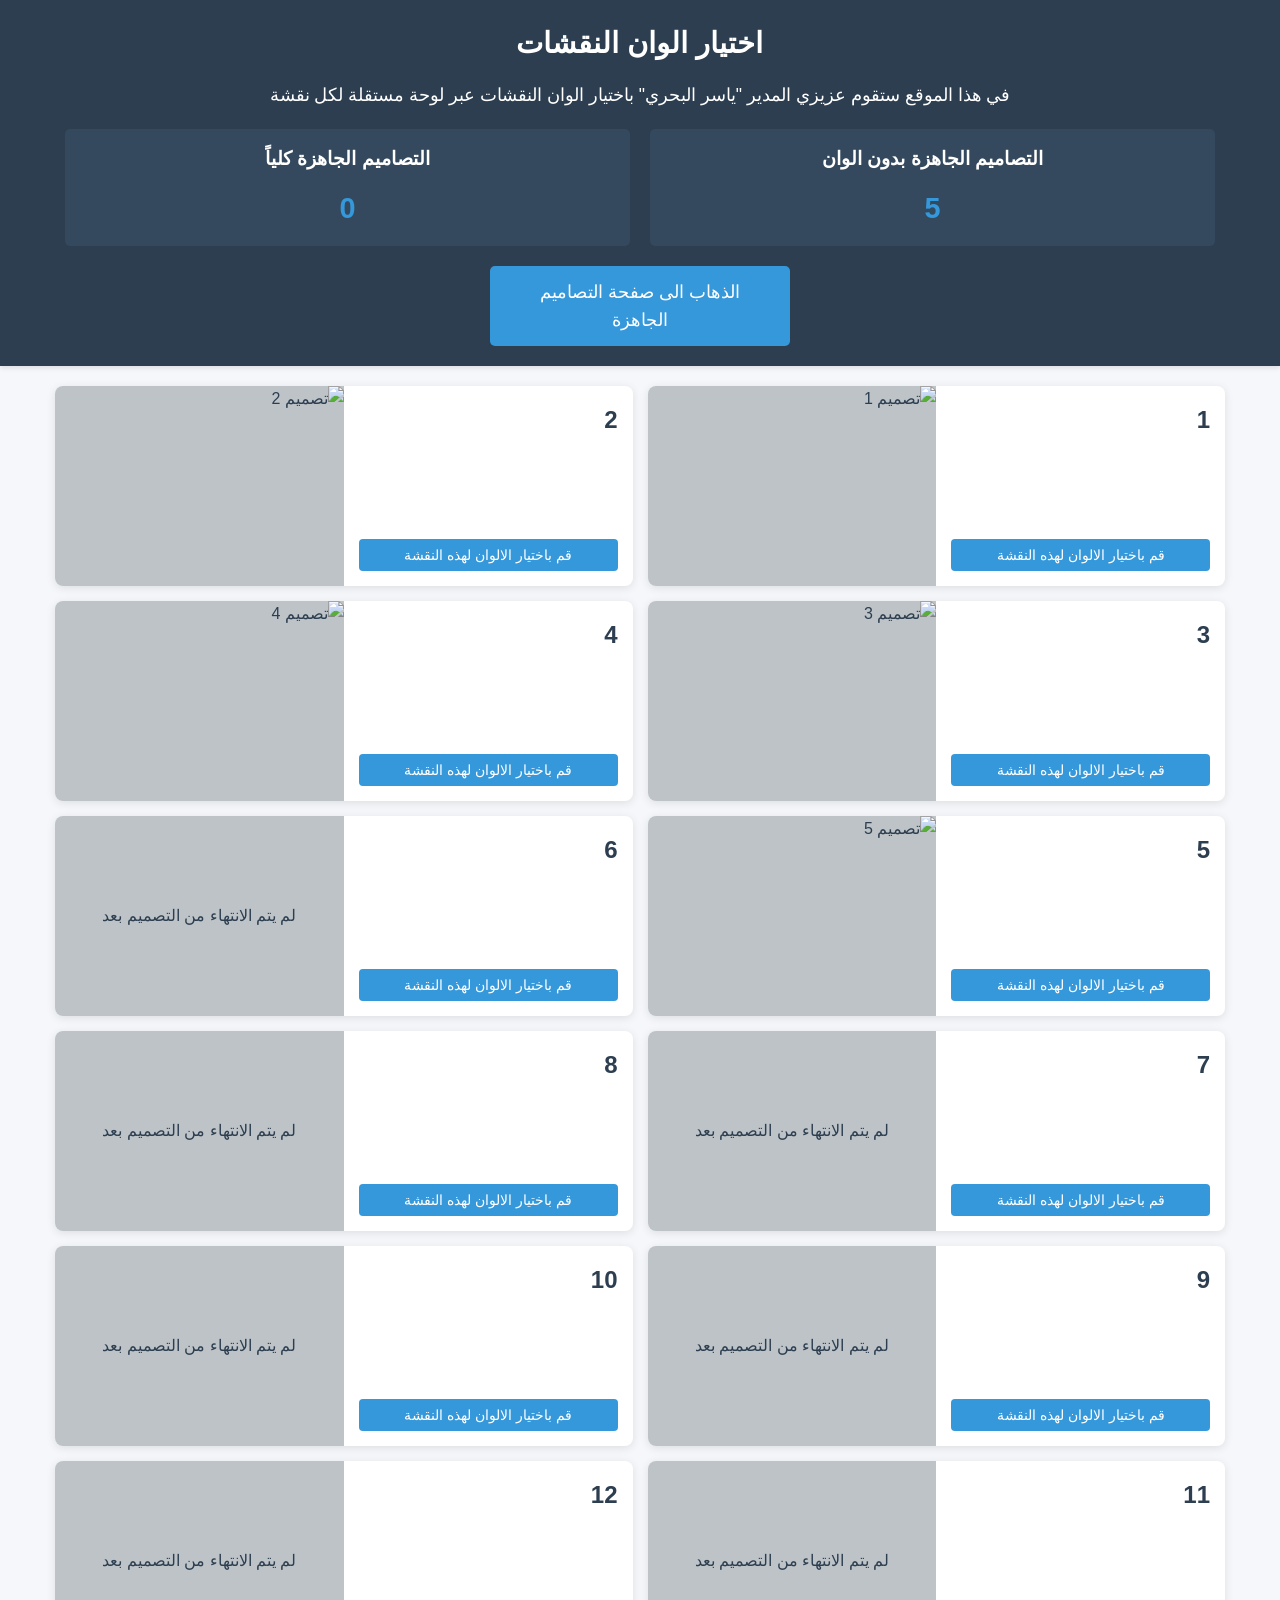
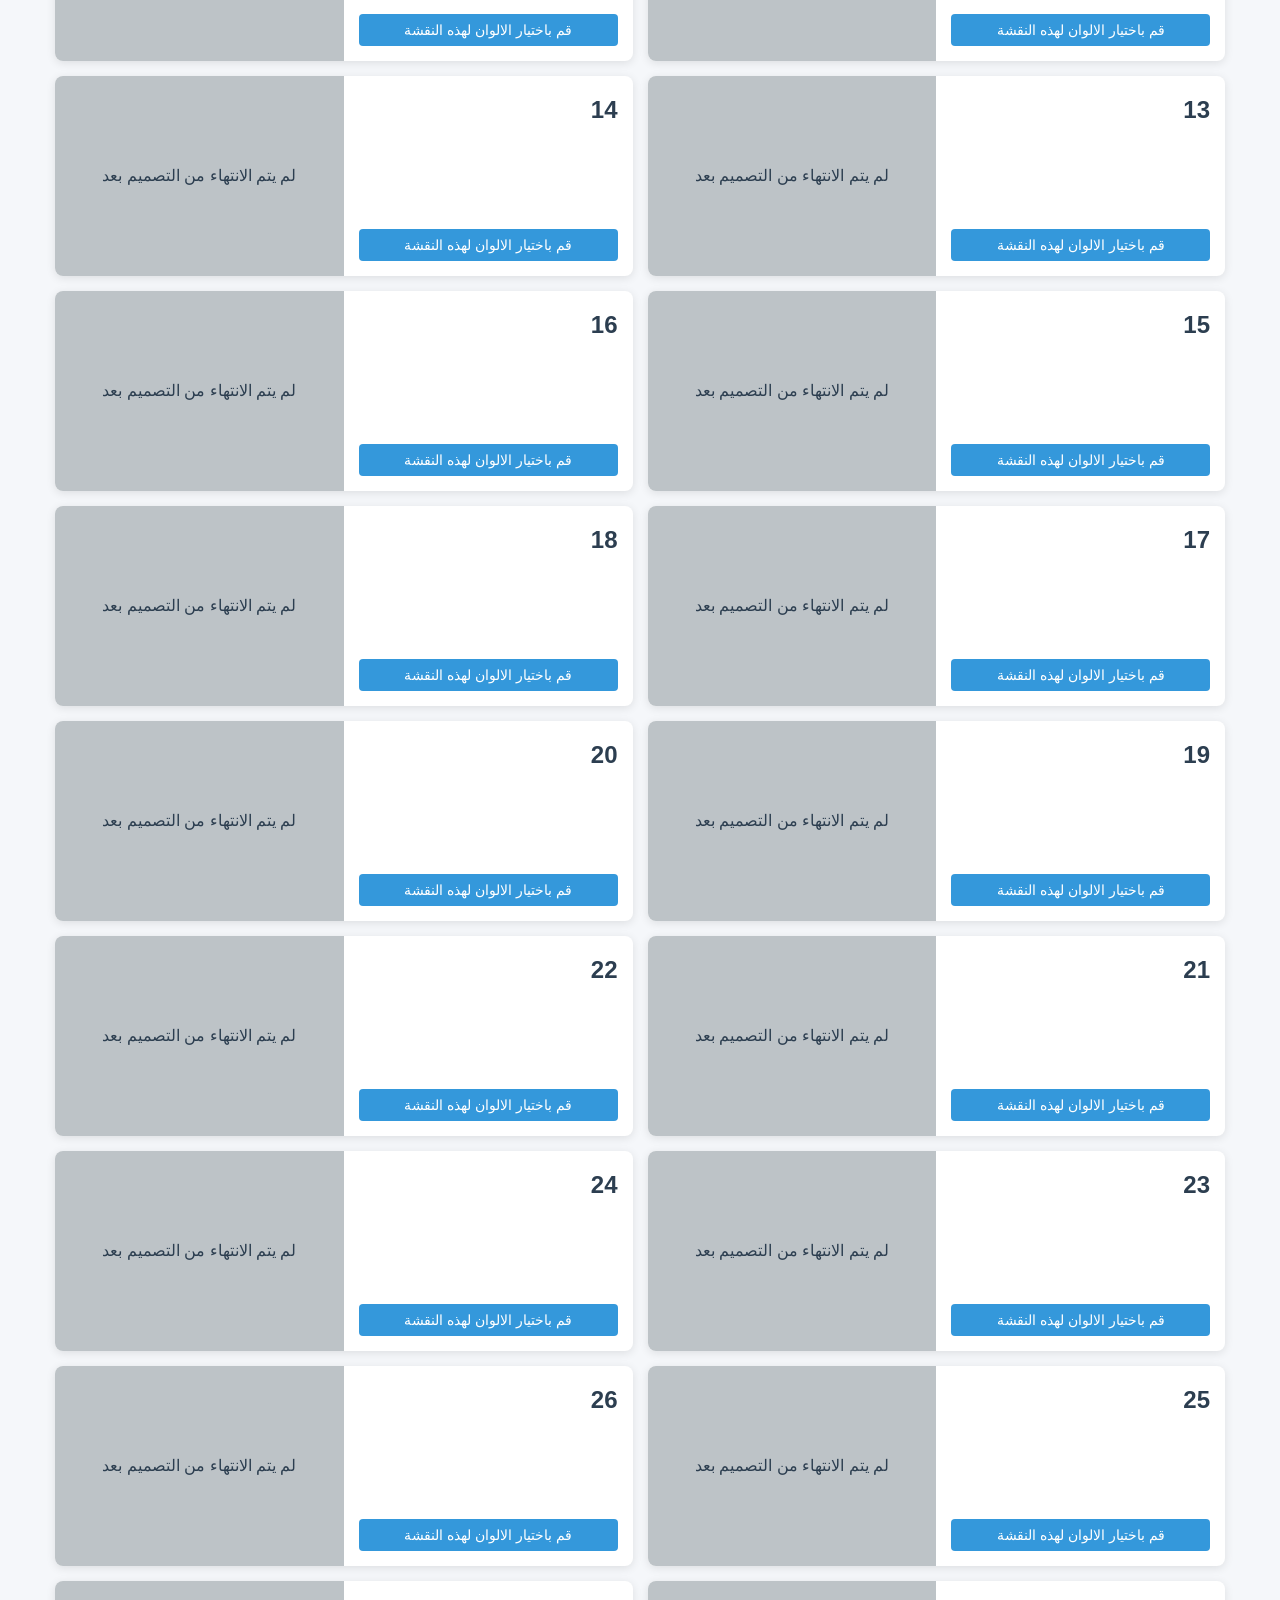
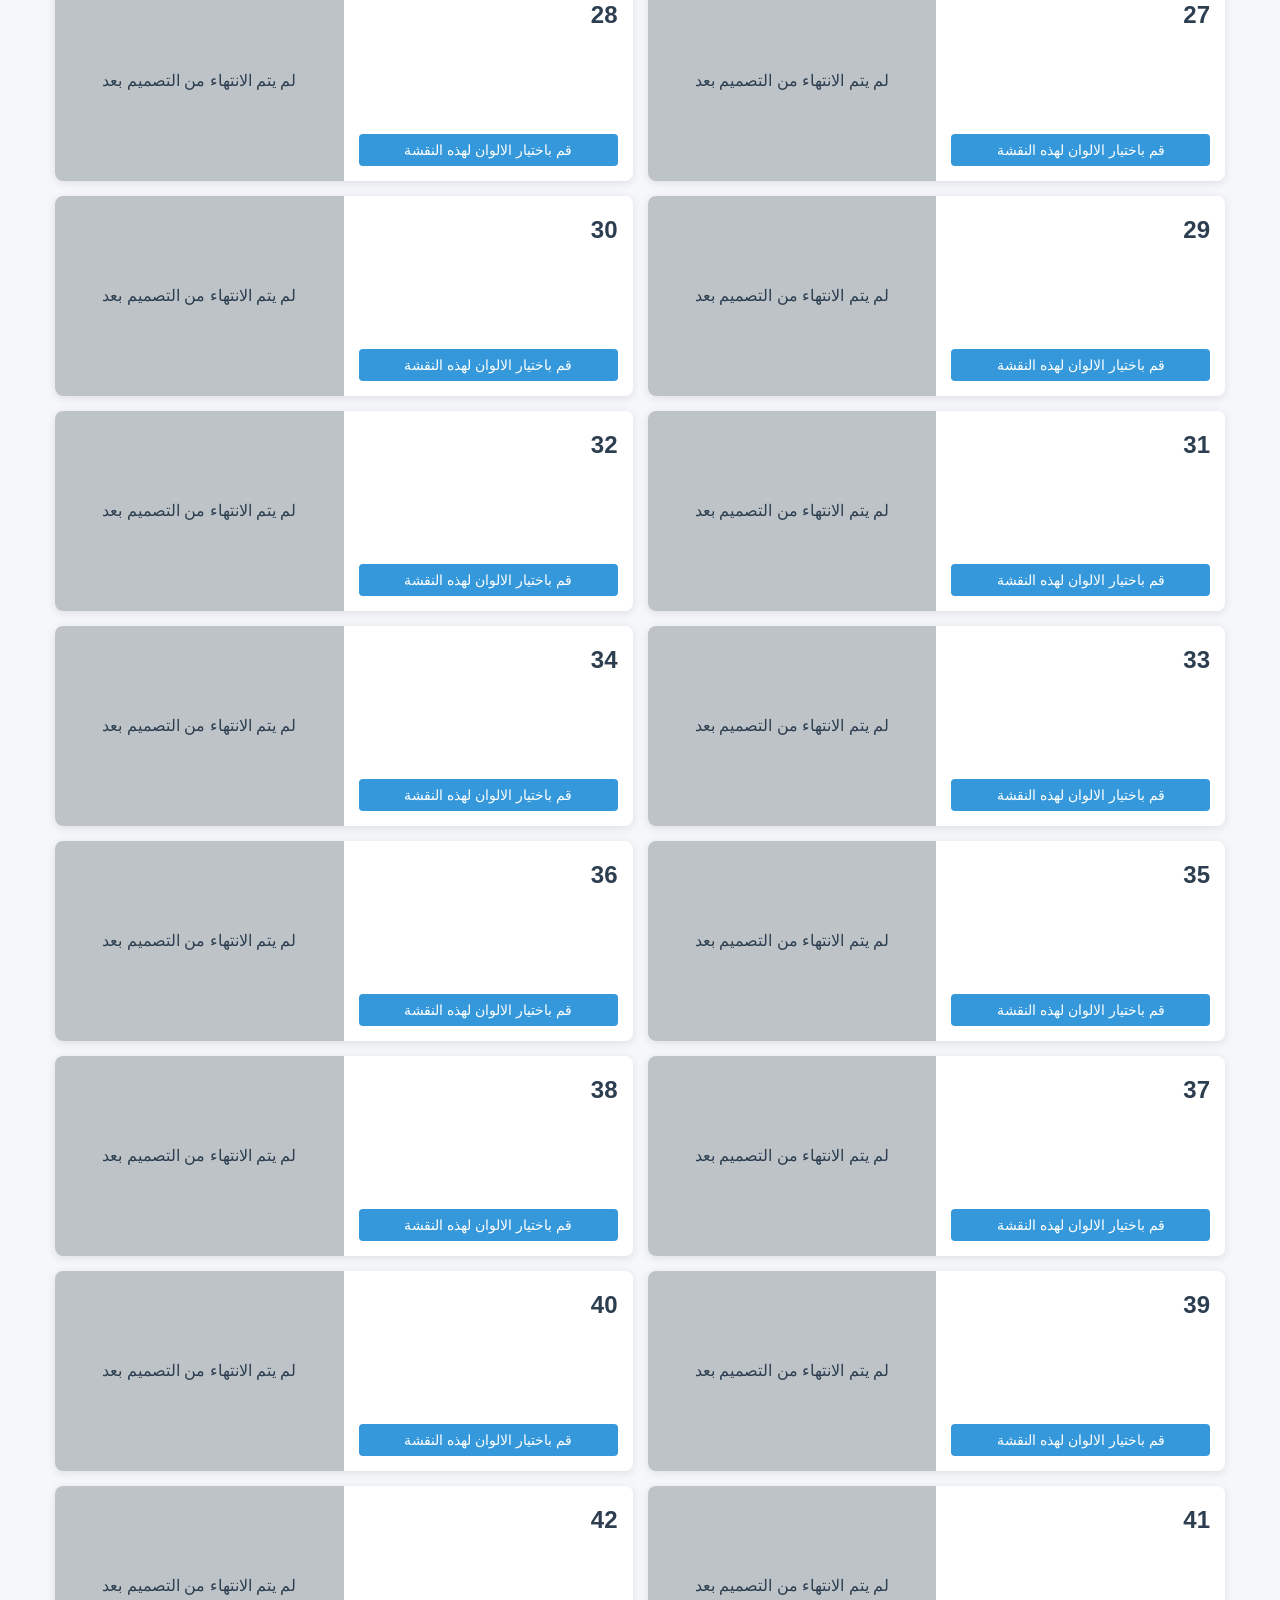
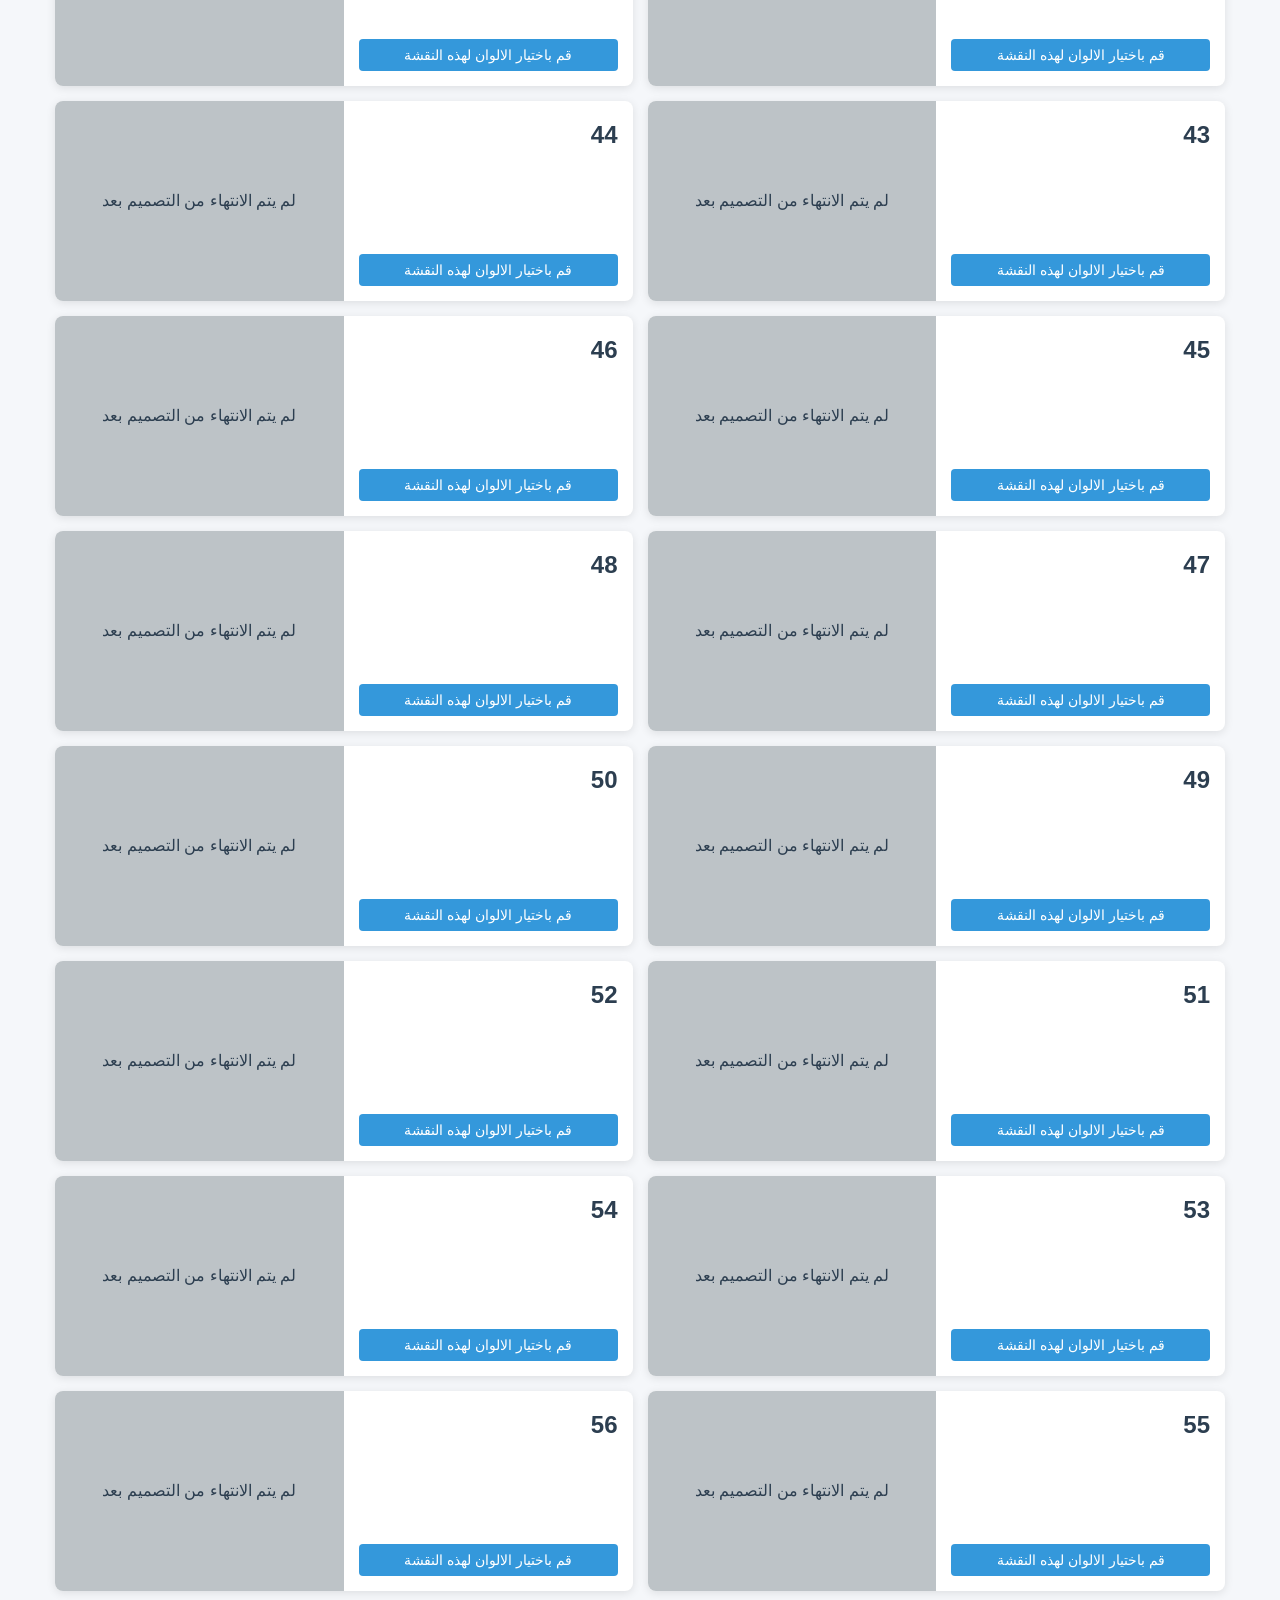
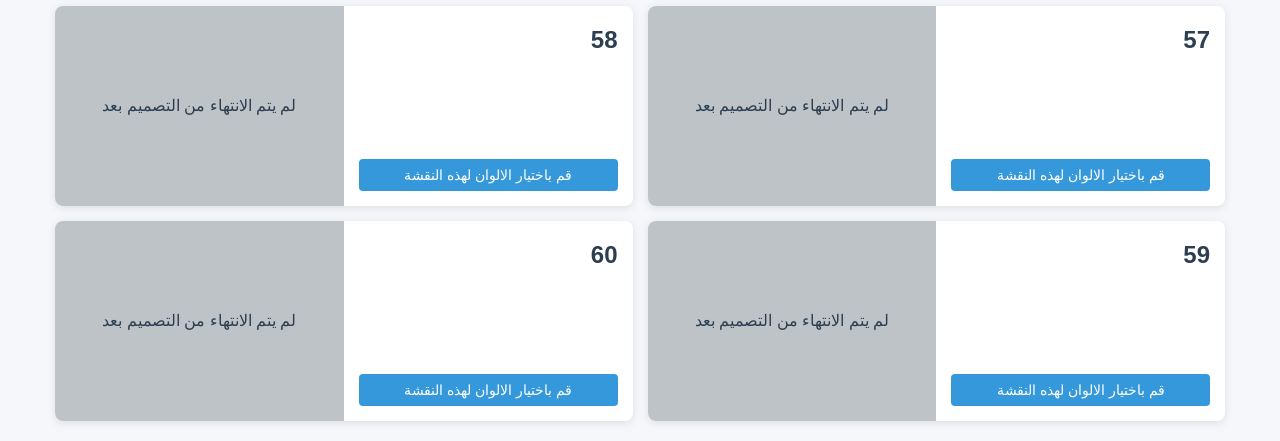
==== index.html @ 6f49e21c "Add files via upload" ====
<!DOCTYPE html>
<html lang="ar" dir="rtl">
<head>
    <meta charset="UTF-8">
    <meta name="viewport" content="width=device-width, initial-scale=1.0">
    <title>اختيار الوان النقشات</title>
    <link rel="stylesheet" href="style.css">
</head>
<body>
      <!-- Header Section -->
    <header>
        <div class="container">
            <h1>اختيار الوان النقشات</h1>
            <p class="welcome-message">في هذا الموقع ستقوم عزيزي المدير "ياسر البحري" باختيار الوان النقشات عبر لوحة مستقلة لكل نقشة</p>
            
            <div class="stats-container">
                <div class="stat-box">
                    <h3>التصاميم الجاهزة بدون الوان</h3>
                    <div class="count" id="ready-count">5</div>
                </div>
                <div class="stat-box">
                    <h3>التصاميم الجاهزة كلياً</h3>
                    <div class="count" id="completed-count">2</div>
                </div>
            </div>
            
            <a href="pics-board.html" class="nav-button">الذهاب الى صفحة التصاميم الجاهزة</a>
        </div>
    </header>

    <!-- Main Content -->
    <main class="container">
        <div class="designs-grid" id="designs-grid">
            <!-- Design containers will be generated by JavaScript -->
        </div>
    </main>

    <!-- Color Selection Modal -->
    <div class="color-modal" id="color-modal">
        <div class="modal-content">
            <div class="modal-header">اختيار الوان التصميم</div>
            
            <div class="color-selection-container">
                <div class="color-versions" id="color-versions">
                    <!-- Version containers will be generated by JavaScript -->
                </div>
                
                <div class="design-preview">
                    <div class="preview-header">
                        <div class="preview-number" id="preview-number">1</div>
                        <div class="preview-status status-not-selected" id="preview-status">لم يتم الاختيار</div>
                    </div>
                    <div class="preview-image">
                        <img src="" alt="تصميم" id="preview-image">
                    </div>
                </div>
            </div>
            
            <div class="modal-actions">
                <button class="action-button confirm-btn" id="confirm-btn">تأكيد الالوان</button>
                <button class="action-button save-btn" id="save-btn">حفظ مؤقت</button>
                <button class="action-button reset-btn" id="reset-btn">تصفير الخانات</button>
                <button class="action-button back-btn" id="back-btn">عودة الى صفحة النقشات</button>
            </div>
        </div>
    </div>

    <script src="script.js"></script>
</body>
</html>
---- style.css ----
/* CSS هنا */
        :root {
            --primary-color: #2c3e50;
            --secondary-color: #34495e;
            --accent-color: #3498db;
            --light-color: #ecf0f1;
            --success-color: #27ae60;
            --warning-color: #e67e22;
            --danger-color: #e74c3c;
            --neutral-color: #bdc3c7;
        }

        * {
            margin: 0;
            padding: 0;
            box-sizing: border-box;
            font-family: 'Segoe UI', Tahoma, Geneva, Verdana, sans-serif;
        }

        body {
            background-color: #f5f7fa;
            color: var(--primary-color);
            line-height: 1.6;
        }

        .container {
            width: 100%;
            max-width: 1200px;
            margin: 0 auto;
            padding: 0 15px;
        }

        /* Header Styles */
        header {
            background-color: var(--primary-color);
            color: white;
            padding: 20px 0;
            box-shadow: 0 2px 5px rgba(0,0,0,0.1);
        }

        header h1 {
            text-align: center;
            margin-bottom: 15px;
            font-size: 1.8rem;
        }

        .welcome-message {
            text-align: center;
            margin-bottom: 20px;
            font-size: 1.1rem;
        }

        .stats-container {
            display: flex;
            justify-content: space-between;
            margin-bottom: 20px;
            flex-wrap: wrap;
        }

        .stat-box {
            background-color: var(--secondary-color);
            padding: 15px;
            border-radius: 5px;
            flex: 1;
            margin: 0 10px;
            text-align: center;
            min-width: 200px;
        }

        .stat-box h3 {
            margin-bottom: 10px;
            font-size: 1.2rem;
        }

        .stat-box .count {
            font-size: 1.8rem;
            font-weight: bold;
            color: var(--accent-color);
        }

        .nav-button {
            display: block;
            width: 100%;
            max-width: 300px;
            margin: 0 auto;
            padding: 12px 20px;
            background-color: var(--accent-color);
            color: white;
            border: none;
            border-radius: 5px;
            font-size: 1.1rem;
            cursor: pointer;
            text-align: center;
            text-decoration: none;
            transition: background-color 0.3s;
        }

        .nav-button:hover {
            background-color: #2980b9;
        }

        /* Designs Grid Styles */
        .designs-grid {
            display: grid;
            grid-template-columns: repeat(2, 1fr);
            gap: 15px;
            padding: 20px 0;
        }

        .design-container {
            background-color: white;
            border-radius: 8px;
            box-shadow: 0 2px 10px rgba(0,0,0,0.1);
            overflow: hidden;
            height: 200px;
            display: flex;
        }

        .design-info {
            width: 50%;
            padding: 15px;
            display: flex;
            flex-direction: column;
            justify-content: space-between;
        }

        .design-number {
            font-size: 1.5rem;
            font-weight: bold;
            margin-bottom: 10px;
        }

        .design-button {
            padding: 8px 12px;
            background-color: var(--accent-color);
            color: white;
            border: none;
            border-radius: 4px;
            cursor: pointer;
            font-size: 0.9rem;
            transition: background-color 0.3s;
        }

        .design-button:hover {
            background-color: #2980b9;
        }

        .design-button.edit {
            background-color: var(--warning-color);
        }

        .design-button.edit:hover {
            background-color: #d35400;
        }

        .design-image {
            width: 50%;
            background-color: var(--neutral-color);
            display: flex;
            align-items: center;
            justify-content: center;
            overflow: hidden;
        }

        .design-image img {
            width: 100%;
            height: 100%;
            object-fit: cover;
        }

        /* Color Selection Modal */
        .color-modal {
            display: none;
            position: fixed;
            top: 0;
            left: 0;
            width: 100%;
            height: 100%;
            background-color: rgba(0,0,0,0.7);
            z-index: 1000;
            overflow-y: auto;
        }

        .modal-content {
            background-color: white;
            width: 460px;
            max-width: 95%;
            margin: 20px auto;
            border-radius: 8px;
            overflow: hidden;
            box-shadow: 0 5px 15px rgba(0,0,0,0.3);
        }

        .modal-header {
            background-color: var(--primary-color);
            color: white;
            padding: 15px;
            text-align: center;
            font-size: 1.2rem;
        }

        .color-selection-container {
            display: flex;
            height: 600px;
        }

        .color-versions {
            width: 320px;
            padding: 15px;
            overflow-y: auto;
        }

        .version-container {
            margin-bottom: 15px;
            padding: 10px;
            border: 1px solid var(--neutral-color);
            border-radius: 5px;
        }

        .version-header {
            font-weight: bold;
            margin-bottom: 8px;
            font-size: 1.1rem;
        }

        .color-buttons {
            display: flex;
            justify-content: space-between;
            margin-bottom: 8px;
        }

        .color-button {
            padding: 5px 8px;
            background-color: var(--secondary-color);
            color: white;
            border: none;
            border-radius: 3px;
            cursor: pointer;
            font-size: 0.8rem;
            flex: 1;
            margin: 0 3px;
        }

        .color-display {
            display: flex;
            align-items: center;
            margin-top: 5px;
        }

        .color-circle {
            width: 20px;
            height: 20px;
            border-radius: 50%;
            margin-right: 8px;
            border: 1px solid #ccc;
        }

        .color-code {
            font-size: 0.8rem;
            font-family: monospace;
        }

        .design-preview {
            width: 120px;
            padding: 10px;
            display: flex;
            flex-direction: column;
            align-items: center;
        }

        .preview-header {
            width: 100%;
            height: 200px;
            background-color: var(--secondary-color);
            color: white;
            display: flex;
            flex-direction: column;
            align-items: center;
            justify-content: center;
            border-radius: 5px;
            margin-bottom: 10px;
        }

        .preview-number {
            font-size: 2rem;
            font-weight: bold;
        }

        .preview-status {
            margin-top: 10px;
            font-size: 0.9rem;
            padding: 3px 8px;
            border-radius: 3px;
        }

        .status-not-selected {
            background-color: var(--danger-color);
        }

        .status-selected {
            background-color: var(--warning-color);
        }

        .status-sent {
            background-color: var(--success-color);
        }

        .preview-image {
            width: 100%;
            height: 400px;
            background-color: var(--neutral-color);
            border-radius: 5px;
            overflow: hidden;
        }

        .preview-image img {
            width: 100%;
            height: 100%;
            object-fit: cover;
        }

        .modal-actions {
            padding: 15px;
            display: flex;
            flex-wrap: wrap;
            gap: 10px;
            justify-content: center;
            background-color: #f8f9fa;
            border-top: 1px solid #e9ecef;
        }

        .action-button {
            padding: 10px 15px;
            border: none;
            border-radius: 5px;
            cursor: pointer;
            font-size: 1rem;
            transition: all 0.3s;
            flex: 1;
            min-width: 120px;
        }

        .confirm-btn {
            background-color: var(--success-color);
            color: white;
        }

        .confirm-btn:hover {
            background-color: #219653;
        }

        .save-btn {
            background-color: var(--accent-color);
            color: white;
        }

        .save-btn:hover {
            background-color: #2980b9;
        }

        .reset-btn {
            background-color: var(--warning-color);
            color: white;
        }

        .reset-btn:hover {
            background-color: #d35400;
        }

        .back-btn {
            background-color: var(--neutral-color);
            color: var(--primary-color);
        }

        .back-btn:hover {
            background-color: #a6acaf;
        }

        /* Responsive Styles */
        @media (max-width: 768px) {
            .designs-grid {
                grid-template-columns: 1fr;
            }
            
            .design-container {
                height: 180px;
            }
            
            .color-selection-container {
                flex-direction: column;
                height: auto;
            }
            
            .color-versions {
                width: 100%;
                height: 400px;
            }
            
            .design-preview {
                width: 100%;
                flex-direction: row;
                height: 150px;
            }
            
            .preview-header {
                width: 50%;
                height: 100%;
                margin-bottom: 0;
                margin-right: 10px;
            }
            
            .preview-image {
                width: 50%;
                height: 100%;
            }
            
            .modal-content {
                width: 95%;
            }
        }

        @media (max-width: 480px) {
            header h1 {
                font-size: 1.5rem;
            }
            
            .welcome-message {
                font-size: 1rem;
            }
            
            .stats-container {
                flex-direction: column;
            }
            
            .stat-box {
                margin: 5px 0;
            }
            
            .design-container {
                height: 160px;
            }
            
            .design-info {
                padding: 10px;
            }
            
            .design-number {
                font-size: 1.3rem;
            }
            
            .design-button {
                font-size: 0.8rem;
                padding: 6px 10px;
            }
            
            .color-selection-container {
                flex-direction: column;
            }
            
            .color-versions {
                width: 100%;
                height: 350px;
            }
            
            .design-preview {
                width: 100%;
                flex-direction: column;
                height: auto;
            }
            
            .preview-header {
                width: 100%;
                height: 120px;
                margin-bottom: 10px;
                margin-right: 0;
            }
            
            .preview-image {
                width: 100%;
                height: 200px;
            }
            
            .action-button {
                min-width: 100%;
            }
        }

        @media (max-width: 380px) {
            .designs-grid {
                gap: 10px;
            }
            
            .design-container {
                height: 150px;
            }
            
            .design-number {
                font-size: 1.2rem;
            }
            
            .design-button {
                font-size: 0.75rem;
                padding: 5px 8px;
            }
            
            .color-buttons {
                flex-direction: column;
            }
            
            .color-button {
                margin: 2px 0;
            }
        }
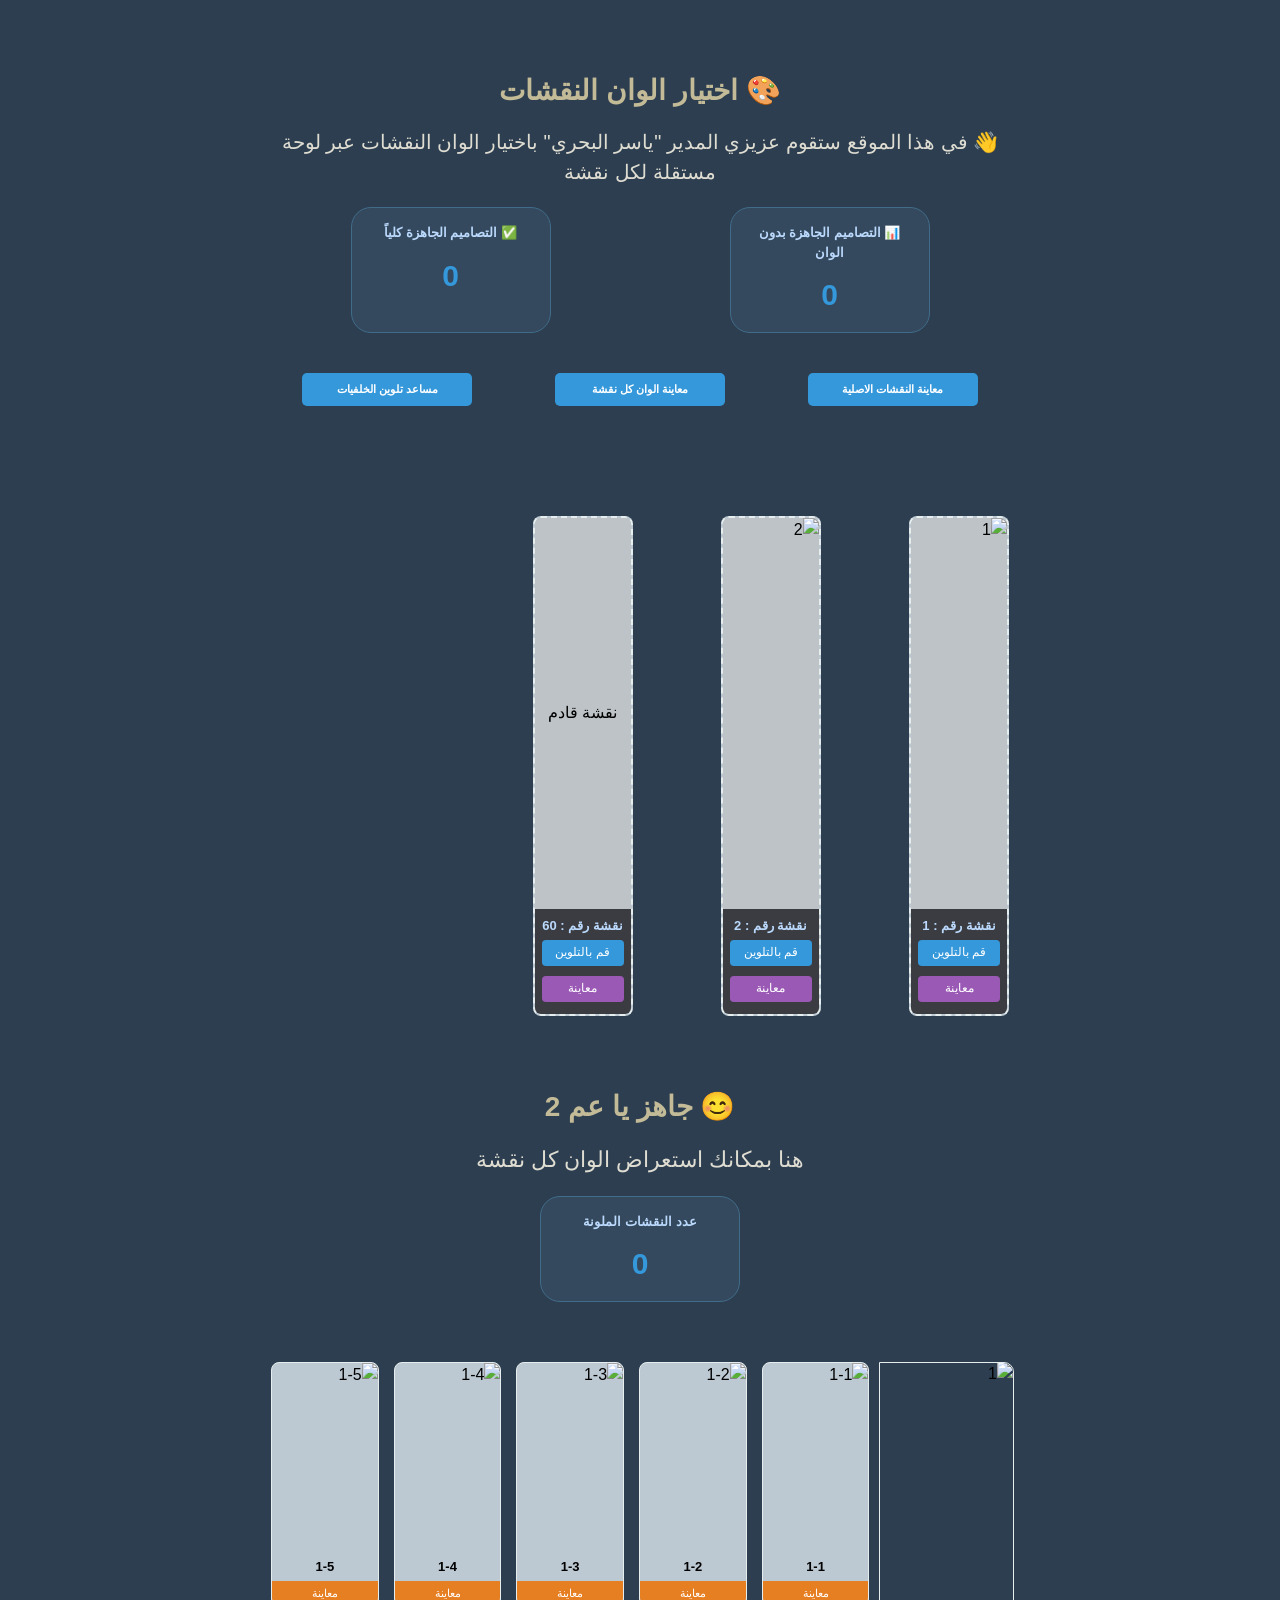
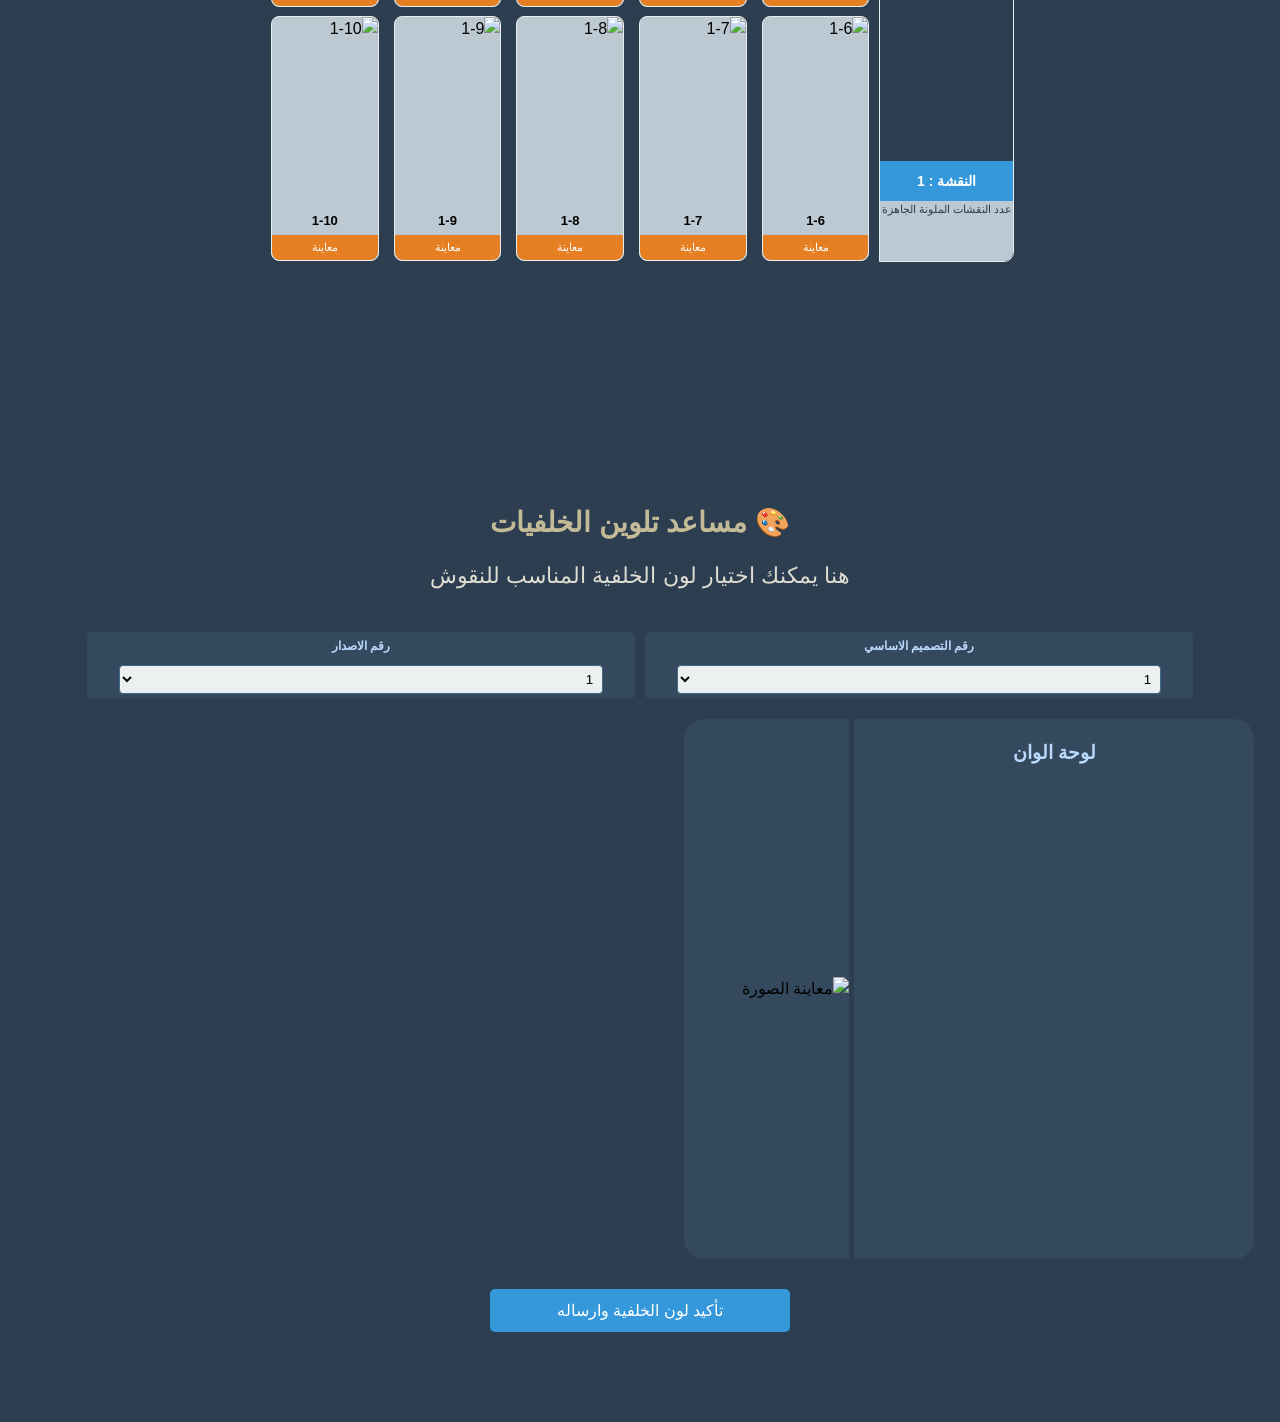
==== commit 1b3aeca1: "Add files via upload" ====
--- a/index.html
+++ b/index.html
@@ -6,65 +6,381 @@
     <title>اختيار الوان النقشات</title>
     <link rel="stylesheet" href="style.css">
 </head>
+<style>
+ 
+</style>
 <body>
-      <!-- Header Section -->
+    <!-- Header Section -->
     <header>
-        <div class="container">
-            <h1>اختيار الوان النقشات</h1>
-            <p class="welcome-message">في هذا الموقع ستقوم عزيزي المدير "ياسر البحري" باختيار الوان النقشات عبر لوحة مستقلة لكل نقشة</p>
+        <div class="container ">
+            <h1>🎨 اختيار الوان النقشات</h1>
+            <p class="welcome-message">👋 في هذا الموقع ستقوم عزيزي المدير "ياسر البحري" باختيار الوان النقشات عبر لوحة مستقلة لكل نقشة</p>
             
             <div class="stats-container">
                 <div class="stat-box">
-                    <h3>التصاميم الجاهزة بدون الوان</h3>
-                    <div class="count" id="ready-count">5</div>
+                    <h3>📊 التصاميم الجاهزة بدون الوان</h3>
+                    <div class="count" id="ready-count">0</div>
                 </div>
                 <div class="stat-box">
-                    <h3>التصاميم الجاهزة كلياً</h3>
-                    <div class="count" id="completed-count">2</div>
-                </div>
-            </div>
-            
-            <a href="pics-board.html" class="nav-button">الذهاب الى صفحة التصاميم الجاهزة</a>
+                    <h3>✅ التصاميم الجاهزة كلياً</h3>
+                    <div class="count" id="completed-count">0</div>
+                </div>
+            </div>
+            
+            <!-- تعديل: إضافة زر "مساعد تلوين الخلفيات" -->
+            <div class="stats-container" id="nav-buttons">
+                <a href="#designs-grid" class="nav-button">معاينة النقشات الاصلية</a>
+                <a href="#versions" class="nav-button">معاينة الوان كل نقشة</a>
+                <a href="#backgrounds" class="nav-button">مساعد تلوين الخلفيات</a>
+            </div>
         </div>
     </header>
 
     <!-- Main Content -->
     <main class="container">
         <div class="designs-grid" id="designs-grid">
-            <!-- Design containers will be generated by JavaScript -->
-        </div>
+            <!-- نقل الحاويات إلى HTML كعناصر ثابتة -->
+            <div class="design-container" data-id="1">
+                <div class="design-image"><img src="img/1.jpg" alt=" 1"></div>
+                <div class="design-meta">
+                    <div class="design-id"> نقشة رقم : 1</div>
+                   <!--<div class="design-colors-number ">الالوان الجاهزة : </div>+-->
+                    <button class="design-button"> قم بالتلوين</button>
+                    <!-- تعديل: إضافة زر معاينة -->
+                    <button class="design-button preview-btn">معاينة</button>
+                </div>
+            </div>
+            
+            <!-- باقي التصاميم مع نفس التعديل -->
+            <div class="design-container" data-id="2">
+                <div class="design-image"><img src="img/2.jpg" alt=" 2"></div>
+                <div class="design-meta">
+                    <div class="design-id"> نقشة رقم : 2</div>
+                    
+                    <button class="design-button"> قم بالتلوين</button>
+                    <button class="design-button preview-btn">معاينة</button>
+                </div>
+            </div>
+            
+            <!-- ... باقي التصاميم بنفس النمط ... -->
+            
+            <div class="design-container" data-id="60">
+                <div class="design-image">نقشة قادم</div>
+                <div class="design-meta">
+                    <div class="design-id">  نقشة رقم : 60</div>
+                 
+                    <button class="design-button">  قم بالتلوين</button>
+                    <button class="design-button preview-btn">معاينة</button>
+                </div>
+            </div>
+        </div>		
     </main>
-
+    
+    <!-- نافذة معاينة الصورة للقسم الأول -->
+    <div id="image-preview-modal" class="image-preview-modal">
+        <span class="close-preview">&times;</span>
+        <div class="image-preview-content">
+            <img id="previewed-image" src="" alt="معاينة الصورة">
+        </div>
+    </div>
+    
     <!-- Color Selection Modal -->
     <div class="color-modal" id="color-modal">
         <div class="modal-content">
-            <div class="modal-header">اختيار الوان التصميم</div>
-            
+            <div class="modal-header">
+                <span class="close-button">×</span>
+                🎨 اختيار الوان النقشة
+            </div>
+
             <div class="color-selection-container">
                 <div class="color-versions" id="color-versions">
-                    <!-- Version containers will be generated by JavaScript -->
+                    <!-- محتوى إصدارات الألوان الحالي -->
+                    <div class="version-container" data-version="1-a">
+                        <div class="version-header">a</div>
+                        <div class="colors-container">
+                            <div class="color-buttons">
+                                <button class="color-button" data-type="background">الارضية</button>
+                                <button class="color-button" data-type="pattern">النقشة</button>
+                                <button class="color-button" data-type="edges">الحواشي</button>
+                            </div>
+                            <div class="color-display-container">
+                                <div class="color-display" data-type="background"><div class="color-circle"></div><span class="color-code">#</span></div>
+                                <div class="color-display" data-type="pattern"><div class="color-circle"></div><span class="color-code">#</span></div>
+                                <div class="color-display" data-type="edges"><div class="color-circle"></div><span class="color-code">#</span></div>
+                            </div>
+                        </div>
+                    </div>
+                    
+                    <!-- ... باقي الإصدارات ... -->
+                    
                 </div>
                 
                 <div class="design-preview">
                     <div class="preview-header">
+                        <div class="preview-id"> نقشة رقم :  </div>
                         <div class="preview-number" id="preview-number">1</div>
-                        <div class="preview-status status-not-selected" id="preview-status">لم يتم الاختيار</div>
+                        <div class="preview-status status-not-selected" id="preview-status"> </div>
                     </div>
                     <div class="preview-image">
-                        <img src="" alt="تصميم" id="preview-image">
+                        <img src="" alt="" id="preview-image">
                     </div>
                 </div>
             </div>
             
             <div class="modal-actions">
-                <button class="action-button confirm-btn" id="confirm-btn">تأكيد الالوان</button>
-                <button class="action-button save-btn" id="save-btn">حفظ مؤقت</button>
-                <button class="action-button reset-btn" id="reset-btn">تصفير الخانات</button>
-                <button class="action-button back-btn" id="back-btn">عودة الى صفحة النقشات</button>
+                <button class="action-button confirm-btn" id="confirm-btn">✅ تأكيد الالوان</button>
+                <button class="action-button save-btn" id="save-btn">💾 حفظ مؤقت</button>
+                <button class="action-button reset-btn" id="reset-btn">🔄 تصفير الخانات</button>
+                <button class="action-button back-btn" id="back-btn">⬅️ عودة للخلف</button>
             </div>
         </div>
     </div>
-
-    <script src="script.js"></script>
+    
+    <!-- نافذة معاينة الصورة للقسم الثاني -->
+    <div id="version-preview-modal" class="image-preview-modal">
+        <span class="close-preview">&times;</span>
+        <div class="image-preview-content">
+            <img id="version-previewed-image" src="" alt="معاينة الاصدار">
+            <!-- تعديل: إضافة زر تعديل الوان الاصدار -->
+            <button class="design-button edit-version-btn" style="margin-top: 0;">تعديل الوان هذا الاصدار</button>
+        </div>
+    </div>
+    
+    <!-- نافذة تعديل الوان الاصدار المنفرد -->
+    <div class="color-modal single-version-modal" id="single-version-modal">
+        <div class="modal-content">
+            <div class="modal-header">
+                <span class="close-button">×</span>
+                🎨 تعديل الوان الاصدار المنفرد
+            </div>
+
+            <div class="color-selection-container">
+                <div class="color-versions" id="single-color-versions">
+                    <!-- محتوى إصدار الألوان المنفرد -->
+                    <div class="version-container" data-version="single">
+                        <div class="version-header">الإصدار</div>
+                        <div class="colors-container">
+                            <div class="color-buttons">
+                                <button class="color-button" data-type="background">الارضية</button>
+                                <button class="color-button" data-type="pattern">النقشة</button>
+                                <button class="color-button" data-type="edges">الحواشي</button>
+                            </div>
+                            <div class="color-display-container">
+                                <div class="color-display" data-type="background"><div class="color-circle"></div><span class="color-code">#</span></div>
+                                <div class="color-display" data-type="pattern"><div class="color-circle"></div><span class="color-code">#</span></div>
+                                <div class="color-display" data-type="edges"><div class="color-circle"></div><span class="color-code">#</span></div>
+                            </div>
+                        </div>
+                    </div>
+                </div>
+                
+                <div class="design-preview">
+                    <div class="preview-header">
+                        <div class="preview-id"> نقشة رقم :  </div>
+                        <div class="preview-number" id="single-preview-number">1</div>
+                        <div class="preview-status status-not-selected" id="single-preview-status"> </div>
+                    </div>
+                    <div class="preview-image">
+                        <img src="" alt="" id="single-preview-image">
+                    </div>
+                </div>
+            </div>
+            
+            <div class="modal-actions">
+                <button class="action-button confirm-btn" id="single-confirm-btn">✅ تأكيد الالوان</button>
+                <button class="action-button save-btn" id="single-save-btn">💾 حفظ مؤقت</button>
+                <button class="action-button reset-btn" id="single-reset-btn">🔄 تصفير الخانات</button>
+                <button class="action-button back-btn" id="single-back-btn">⬅️ عودة للخلف</button>
+            </div>
+        </div>
+    </div>
+    
+
+    <!-- القسم الثاني: معاينة الوان كل نقشة -->
+    <header>
+        <div class="container2" id="versions"> 
+            <h1>😊 جاهز يا عم 2</h1>
+            <p class="welcome-message2">هنا  بمكانك استعراض الوان كل نقشة </p>
+
+            <div class="stats-container">
+                <div class="stat-box">
+                    <h3>عدد النقشات الملونة </h3>
+                    <div class="count" id="ready-versions">0</div>
+                </div>
+            </div>
+        </div>
+    </header>
+ 
+    <main class="container2"> 
+        <div class="designs-grid2" id="designs-grid2">
+            <div class="design-container2" data-design-id="1"> 
+                <div class="design-right2">   
+                    <div class="design-main-image2"> 
+                        <img src="img/1.jpg" alt="1">
+                    </div>
+                    <div class="design-meta2"> 
+                        <div class="design-id2">النقشة : 1</div> 
+                        <div class="design-colors-number2">عدد النقشات الملونة الجاهزة</div> 
+                    </div>      
+                </div>                             
+                <div class="design-left2"> 
+                    <div class="versions-rows2"> 
+                        <div class="versions-row2"> 
+                            <!-- تعديل: تغيير أسماء الملفات من النمط (1a.jpg) إلى (1-1.jpg) -->
+                            <div class="version-item2"> 
+                                <div class="version-image2"><img src="ready-versions/1-1.jpg" alt="1-1"></div> 
+                                <div class="version-name2">1-1</div> 
+                                <button class="version-view-button2" title="معاينة مكبرة">معاينة</button> 
+                            </div>
+                            <div class="version-item2"> 
+                                <div class="version-image2"><img src="ready-versions/1-2.jpg" alt="1-2"></div> 
+                                <div class="version-name2">1-2</div> 
+                                <button class="version-view-button2" title="معاينة مكبرة">معاينة</button> 
+                            </div>
+                            <div class="version-item2"> 
+                                <div class="version-image2"><img src="ready-versions/1-3.jpg" alt="1-3"></div> 
+                                <div class="version-name2">1-3</div> 
+                                <button class="version-view-button2" title="معاينة مكبرة">معاينة️</button> 
+                            </div>
+                            <div class="version-item2"> 
+                                <div class="version-image2"><img src="ready-versions/1-4.jpg" alt="1-4"></div> 
+                                <div class="version-name2">1-4</div> 
+                                <button class="version-view-button2" title="معاينة مكبرة">معاينة</button> 
+                            </div>
+                            <div class="version-item2"> 
+                                <div class="version-image2"><img src="ready-versions/1-5.jpg" alt="1-5"></div> 
+                                <div class="version-name2">1-5</div> 
+                                <button class="version-view-button2" title="معاينة مكبرة">معاينة️</button> 
+                            </div>
+                        </div>
+                        <div class="versions-row2"> 
+                            <div class="version-item2"> 
+                                <div class="version-image2"><img src="ready-versions/1-6.jpg" alt="1-6"></div> 
+                                <div class="version-name2">1-6</div> 
+                                <button class="version-view-button2" title="معاينة مكبرة">معاينة</button> 
+                            </div>
+                            <div class="version-item2"> 
+                                <div class="version-image2"><img src="ready-versions/1-7.jpg" alt="1-7"></div> 
+                                <div class="version-name2">1-7</div> 
+                                <button class="version-view-button2" title="معاينة مكبرة">معاينة️</button> 
+                            </div>
+                            <div class="version-item2"> 
+                                <div class="version-image2"><img src="ready-versions/1-8.jpg" alt="1-8"></div> 
+                                <div class="version-name2">1-8</div> 
+                                <button class="version-view-button2" title="معاينة مكبرة">معاينة</button> 
+                            </div>
+                            <div class="version-item2"> 
+                                <div class="version-image2"><img src="ready-versions/1-9.jpg" alt="1-9"></div> 
+                                <div class="version-name2">1-9</div> 
+                                <button class="version-view-button2" title="معاينة مكبرة">معاينة</button> 
+                            </div>
+                            <div class="version-item2"> 
+                                <div class="version-image2"><img src="ready-versions/1-10.jpg" alt="1-10"></div> 
+                                <div class="version-name2">1-10</div> 
+                                <button class="version-view-button2" title="معاينة مكبرة">معاينة</button> 
+                            </div>
+                        </div>						
+                    </div>					
+                </div>
+            </div>
+            <!-- ... باقي التصاميم بنفس النمط ... -->
+        </div>
+    </main>
+    <!-- قسم مساعد تلوين الخلفيات -->
+    <section class="backgrounds-section" id="backgrounds">
+        <header> 
+            <h1>🎨 مساعد تلوين الخلفيات</h1>
+            <p class="welcome-message2">هنا يمكنك اختيار لون الخلفية المناسب للنقوش</p>
+        </div>
+        +</header>
+        <div class="backgrounds-controls">
+            <div class="backgrounds-control">
+                <h3>رقم التصميم الاساسي</h3>
+                <select id="main-design-select">
+                    <!-- سيتم ملؤها من 1 إلى 30 -->
+                    <option value="1">1</option>
+                    <option value="2">2</option>
+                    <option value="3">3</option>
+                    <!-- ... حتى 30 ... -->
+                </select>
+            </div>
+            <div class="backgrounds-control">
+                <h3>رقم الاصدار</h3>
+                <select id="version-select">
+                    <!-- سيتم ملؤها من 1 إلى 10 -->
+                    <option value="1">1</option>
+                    <option value="2">2</option>
+                    <option value="3">3</option>
+                    <!-- ... حتى 10 ... -->
+                </select>
+            </div>
+        </div>
+        
+        <div class="backgrounds-content">
+            <div class="color-panel">
+                <h3>لوحة الوان</h3>
+                <div class="color-palette">
+                    <!-- لوحة الألوان الجاهزة -->
+                </div>
+                <div class="color-picker">
+                    <!-- أداة اختيار اللون -->
+                </div>
+            </div>
+            <div class="image-display">
+                <img id="assistant-preview-image" src="backgrounds/3-1.png" alt="معاينة الصورة">
+            </div>
+        </div>
+        
+        <button class="confirm-background-btn">تأكيد لون الخلفية وارساله</button>
+    </section>
+    
+    <script>
+        // JavaScript الأساسي للوظائف الجديدة
+        
+        // معاينة الصورة في القسم الأول
+        document.querySelectorAll('.preview-btn').forEach(button => {
+            button.addEventListener('click', function() {
+                const designContainer = this.closest('.design-container');
+                const imageSrc = designContainer.querySelector('.design-image img').src;
+                document.getElementById('previewed-image').src = imageSrc;
+                document.getElementById('image-preview-modal').style.display = 'block';
+            });
+        });
+        
+        // معاينة الصورة في القسم الثاني
+        document.querySelectorAll('.version-view-button2').forEach(button => {
+            button.addEventListener('click', function() {
+                const versionItem = this.closest('.version-item2');
+                const imageSrc = versionItem.querySelector('.version-image2 img').src;
+                document.getElementById('version-previewed-image').src = imageSrc;
+                document.getElementById('version-preview-modal').style.display = 'block';
+            });
+        });
+        
+        // تعديل الوان الاصدار المنفرد
+        document.querySelector('.edit-version-btn').addEventListener('click', function() {
+            document.getElementById('version-preview-modal').style.display = 'none';
+            document.getElementById('single-version-modal').style.display = 'block';
+        });
+        
+        // إغلاق النوافذ المنبثقة
+        document.querySelectorAll('.close-preview, .close-button').forEach(closeBtn => {
+            closeBtn.addEventListener('click', function() {
+                this.closest('.image-preview-modal, .color-modal').style.display = 'none';
+            });
+        });
+        
+        // إغلاق النافذة المنبثقة عند النقر خارجها
+        window.addEventListener('click', function(event) {
+            if (event.target.classList.contains('image-preview-modal') || 
+                event.target.classList.contains('color-modal')) {
+                event.target.style.display = 'none';
+            }
+        });
+    </script>
+	<script src="color-picker.js"></script>
+<script src="auto-save.js"></script>
 </body>
 </html>
--- a/style.css
+++ b/style.css
@@ -1,513 +1,1268 @@
-        /* CSS هنا */
-        :root {
-            --primary-color: #2c3e50;
-            --secondary-color: #34495e;
-            --accent-color: #3498db;
-            --light-color: #ecf0f1;
-            --success-color: #27ae60;
-            --warning-color: #e67e22;
-            --danger-color: #e74c3c;
-            --neutral-color: #bdc3c7;
-        }
-
-        * {
-            margin: 0;
-            padding: 0;
-            box-sizing: border-box;
-            font-family: 'Segoe UI', Tahoma, Geneva, Verdana, sans-serif;
-        }
-
-        body {
-            background-color: #f5f7fa;
-            color: var(--primary-color);
-            line-height: 1.6;
-        }
-
-        .container {
+   /* CSS الحالي بدون تعديلات */
+    :root {
+        --primary-color: #2c3e50;
+        --secondary-color: #34495e;
+        --accent-color: #3498db;
+        --light-color: #ecf0f1;
+        --success-color: #27ae60;
+        --warning-color: #e67e22;
+        --danger-color: #e74c3c;
+        --neutral-color: #bdc3c7;
+    }
+
+    * {
+        margin: 0;
+        padding: 0;
+        box-sizing: border-box;
+        font-family: 'Segoe UI', Tahoma, Geneva, Verdana, sans-serif;
+    }
+
+    body {
+        background-color: var(--primary-color);
+        line-height: 1.5;
+    }
+
+    .container {
+        width: 100%;
+        max-width: 768px;
+        margin: 0 auto;
+        padding: 0 15px;
+        background-color: var(--primary-color);
+    }
+
+    /* Header Styles */
+    header {        
+        padding-top: 70px;
+        padding-bottom: 20px;
+        width:90%;
+        margin: 0 auto;
+    }
+
+    header h1 {
+        text-align: center;
+        margin-bottom: 15px;
+        font-size: 28px;
+        font-weight: 600;
+        color:#c3bb97;
+    }
+
+    .welcome-message {
+        text-align: center;
+        margin-bottom: 20px;
+        font-size: 20px;
+        color:#dfddd2;
+    }
+
+    .stats-container {
+        display: flex;
+        justify-content: space-around;
+        margin: 0 auto;
+        flex-direction: row;
+        gap:20px;
+        padding-bottom: 40px;
+    }
+
+    .stat-box {
+        background-color: var(--secondary-color);
+        padding: 15px;
+        border-radius: 20px;
+        border: 1px solid #416c89;
+        flex: 1;
+        margin: 0 auto;
+        text-align: center;
+         max-width: 200px;
+    }
+
+    .stat-box h3 {
+        margin-bottom: 10px;
+        font-size: 13px;
+        color:#bbd9fc;
+    }
+
+    .stat-box .count {
+        font-size: 30px;
+        font-weight: bold;
+        color: var(--accent-color);
+    }
+
+    .nav-button {
+        display: block;
+        width: 100%;
+        max-width: 170px;
+        margin: 0 auto;
+        padding: 8px 16px;
+        background-color: var(--accent-color);
+        color: white;
+        border: none;
+        border-radius: 5px;
+        font-size: 11px;
+        font-weight: 700;
+        cursor: pointer;
+        text-align: center;
+        text-decoration: none;
+        transition: background-color 0.3s;
+    }
+    .nav2 { 
+        margin-top: 40px;
+        margin-bottom:   80px;
+        background-color: var(--accent-color); 
+    }
+    .nav-button:hover {
+        background-color: #2980b9;
+    }
+
+    /* Designs Grid Styles */
+    .designs-grid {
+        display: grid;
+        grid-template-columns: repeat(4, 1fr);
+        gap: 15px;
+        margin-top: 50px;
+    }
+
+    .design-container {
+        background-color: #bdc9d2;
+        border-radius: 8px;
+        border:2px dashed #e6edee;
+        overflow: hidden;
+        height: 500px;
+        width:100px;
+        display: flex;
+        flex-direction: column; /* تغيير إلى عمودي لجعلها قسم واحد */
+    }
+
+    .design-image {
+        flex: 1;
+        background-color: var(--neutral-color);
+        display: flex;
+        align-items: center;
+        justify-content: center;
+        overflow: hidden;
+    }
+
+    .design-image img {
+        width: 100%;
+        height: 100%;
+        object-fit: cover;
+    }
+
+    .design-meta {
+        background : rgba(26, 26, 29, 0.8);
+        padding: 7px;
+        display: flex;
+        flex-direction: column;
+        align-items: center;
+        justify-content: center;
+    }
+
+    .design-id {
+        font-size: 13px;
+        font-weight: 700;
+        margin-bottom: 5px;
+        color:#bbd9fc;
+    }
+    
+    .design-colors-number {
+        font-size: 11px;
+        margin-bottom: 10px;
+        color: #fff;
+    }
+    
+    .design-button {
+        padding: 5px;
+        background-color: var(--accent-color);
+        color: white;
+        border: none;
+        border-radius: 4px;
+        cursor: pointer;
+        font-size: 12px;
+        line-height: 1.3;
+        transition: background-color 0.3s;
+        width: 100%;
+        margin-bottom: 5px;
+    }
+
+    .design-button:hover {
+        background-color: #2980b9;
+    }
+
+    .design-button.edit {
+        background-color: var(--warning-color);
+    }
+
+    .design-button.edit:hover {
+        background-color: #d35400;
+    }
+
+    /* Color Selection Modal */
+    .color-modal {
+        display:none;
+        position: fixed;
+        top: 0;
+        left: 0;
+        width: 100%;
+        height: 100%;
+        background-color: rgba(0,0,0,0.7);
+        z-index: 1000;
+        overflow-y: auto;
+    }
+
+    .modal-content {
+        background-color: #e8ecf2;
+        padding-bottom: 40px;
+        width: 460px;
+        max-width: 100%;
+        margin: 20px auto;
+        border-radius: 8px;
+        overflow-y: auto;
+        box-shadow: 0 5px 15px rgba(0,0,0,0.3);
+    }
+
+    .modal-header {
+        background-color: var(--primary-color);
+        color: #b8b191;
+        padding: 15px;
+        text-align: center;
+        font-size: 1.3rem;
+        font-weight: 800;
+        display: flex;
+        justify-content: space-between; 
+        align-items: center;
+    }
+ 
+    .close-button {
+        color: #e43f3f;
+        float: left;  
+        font-size: 30px;
+        cursor: pointer;
+        line-height: 1; 
+        margin-left: 10px;  
+        order:  1;  
+    }
+
+    .close-button:hover,
+    .close-button:focus {
+        color: #ff7f7f;
+        text-decoration: none;
+    }
+    
+    .color-selection-container {
+        display: flex;
+        flex-direction: row;
+        min-height: 600px;
+    }
+
+    .color-versions {
+        width: 410px;
+        padding-bottom: 10px;
+        overflow-y: auto;
+    }
+
+    .version-container {
+        margin-top: 5px;
+        padding: 5px;
+        height:60px;
+        background:#eff3f7;
+        border-bottom: 1px dashed var(--primary-color);
+        display:flex;
+        flex-direction:row;
+    }
+
+    .version-header {
+        font-weight: bold;
+        padding: 8px;
+        border-radius:0 10px   10px 0 ;
+        border:none;
+        font-size: 17px;
+        display:flex;
+        justify-content:center;
+        align-items:center;
+        background:var(--accent-color);
+        color:#fff;
+    }
+    
+    .colors-container {
+        display: flex;
+        flex-direction: column;
+        width:100%;
+    } 
+    
+    .color-buttons {
+        display: flex;
+        flex-direction: row;
+        justify-content: space-between;
+        margin-bottom: 0;
+    }
+
+    .color-button {
+        padding: 4px 4px;
+        background-color: #bbd9fc;
+        color: #000;
+        border: none;
+        border-radius: 8px 0 0 8px;
+        cursor: pointer;
+        font-size: 12px;
+        flex: 1;
+        margin: 0 3px;
+    }
+
+    .color-display-container {
+        display: flex;
+        flex-direction: row; /* جعلها صفوف مثل الأزرار */
+        justify-content: space-between;
+        margin-top: 3px;
+    }
+
+    .color-display {
+        display: flex;
+        align-items: center;
+        flex: 1;
+        margin: 0 3px;
+        padding: 2px 4px;
+        background-color: rgba(255,255,255,0.1); 
+        border-radius: 3px;
+    }
+
+    .color-circle {
+        width: 20px;
+        height: 20px;
+        border-radius: 50%;
+        margin-left: 8px;
+        border: 1px solid #a7a7a7;
+    }
+
+    .color-code {
+        font-size: 12px;
+        font-family: monospace;
+    }
+
+    .design-preview {
+        min-width: 100px;
+        padding: 5px;
+        display: flex;
+        flex-direction: column;
+        align-items: center;
+    }
+
+    .preview-header {
+        width: 100%;
+        height: 150px;
+        background-color: var(--secondary-color);
+        color: white;
+        display: flex;
+        flex-direction: column;
+        align-items: center;
+        justify-content: flex-start;
+        border-radius: 5px;
+        margin-bottom: 10px;
+    }
+    
+    .preview-id {
+        font-size: 14px;
+        font-weight: 700;
+        margin-bottom: 5px;
+        margin-top: 10px;
+        color:#bbd9fc;
+    } 
+    
+    .preview-number {
+        font-size: 23px;
+        font-weight: bold;
+        margin-bottom: 5px;
+    }
+
+    .preview-status {
+        margin-top: 0;
+        font-size: 12px;
+        padding: 8px  ;
+        border-radius: 3px;
+        text-align: center;
+    }
+
+    .status-not-selected {
+        background-color: var(--danger-color);
+    }
+
+    .status-selected {
+        background-color: var(--warning-color);
+    }
+
+    .status-sent {
+        background-color: var(--success-color);
+    }
+
+    .preview-image {
+        width: 100%;
+        max-height: 400px;
+        background-color: var(--neutral-color);
+        border-radius: 5px;
+        overflow: hidden;
+    }
+
+    .preview-image img {
+        width: 100%;
+        height: 400px;
+        object-fit: cover;
+    }
+
+    .modal-actions {
+        padding: 5px;
+        display: grid;
+        grid-template-columns: repeat(2, 1fr);
+        gap: 10px;
+        justify-content: center;
+        background-color: none;
+        border-top: 2px solid #e9ecef;
+        margin-top: 15px;
+        width:100%;
+    }
+
+    .action-button {
+        width:90%;
+        padding: 10px 16px;
+        margin:0 auto;
+        border: none;
+        border-radius: 5px;
+        cursor: pointer;
+        font-size: 13px;
+        font-weight: 800;
+        transition: all 0.3s;
+        flex: 1;
+    }
+
+    .confirm-btn {
+        background-color: #28556d;
+        color: white;
+    }
+
+    .confirm-btn:hover {
+        background-color: #246a8e;
+    }
+
+    .save-btn {
+        background-color: #286b49;
+        color: white;
+    }
+
+    .save-btn:hover {
+        background-color: #228a55;
+    }
+
+    .reset-btn {
+        background-color:#713737;
+        color: white;
+    }
+
+    .reset-btn:hover {
+        background-color: #9f2e2e;
+    }
+
+    .back-btn {
+        background-color: var(--neutral-color);
+        color: var(--primary-color);
+    }
+
+    .back-btn:hover {
+        background-color: #a6acaf;
+    }
+
+    /* ========== إضافة أنماط جديدة ========== */
+    
+    /* زر معاينة في القسم الأول */
+    .preview-btn {
+        background-color: #9b59b6;
+        margin-top: 5px;
+    }
+    
+    .preview-btn:hover {
+        background-color: #8e44ad;
+    }
+    +.modal-overlay {
+      display: none;
+      position: fixed;
+      top: 0; left: 0;
+      width: 100%; height: 100%;
+      background-color: rgba(0, 0, 0, 0.6);
+      justify-content: center;
+      align-items: center;
+      z-index: 999;
+    }
+
+    /* الحاوية */
+    .modal-content {
+      background-color: white;
+      padding: 15px;
+      border-radius: 8px;
+      max-width: 380px;
+      max-height: 600px;
+      overflow: auto;
+      box-shadow: 0 0 10px rgba(0,0,0,0.3);
+    }
+
+    /* الصورة */
+    .modal-content img {
+      max-width: 350px;
+      max-height: 550px;
+      width: auto;
+      height: auto;
+      display: block;
+      margin: 0 auto;
+    }
+    /* نافذة معاينة الصورة */
+    .image-preview-modal {
+         display: none;
+      position: fixed;
+      top: 0; left: 0;
+      width: 100%; height: 100%;
+      background-color: rgba(0, 0, 0, 0.6);
+      justify-content: center;
+      align-items: center;
+      z-index: 2000;
+    }
+    
+    .image-preview-content {
+      padding: 15px;
+      border-radius: 8px;
+      max-width: 380px;
+      max-height: 600px;
+      overflow: auto;
+      box-shadow: 0 0 10px rgba(0,0,0,0.3);
+    }
+    
+    .image-preview-content img {
+          max-width: 350px;
+      max-height: 550px;
+      width: auto;
+      height: auto;
+      display: block;
+      margin: 0 auto;
+    }
+    
+    .close-preview {
+        position: absolute;
+        top: 15px;
+        right: 35px;
+        color: #f1f1f1;
+        font-size: 40px;
+        font-weight: bold;
+        cursor: pointer;
+    }
+    
+    .close-preview:hover {
+        color: #bbb;
+    }
+    
+    /* قسم مساعد تلوين الخلفيات */
+    .backgrounds-section {
+        width: 96%;
+        margin: 0 auto;
+        padding-bottom:90px;
+        background-color: var(--primary-color);
+        min-height: 500px;
+    }
+    
+    .backgrounds-header {
+        text-align: center;
+        margin-bottom: 20px;
+        
+    }
+    
+    .backgrounds-controls {
+        display: flex;
+        justify-content: space-between;
+        margin: 0 auto;
+        gap: 10px;
+        width:90%;
+        padding-bottom: 20px;
+    }
+    
+    .backgrounds-control {
+        flex: 1;
+        background-color: var(--secondary-color);
+        padding: 5px;
+        border-radius: 5px;
+        text-align: center;
+    }
+    
+    .backgrounds-control h3 {
+        margin-bottom: 10px;
+        font-size: 12px;
+        color: #bbd9fc;
+    }
+    
+    .backgrounds-control select {
+        width: 90%;
+        padding: 5px;
+        border-radius: 4px;
+        border: 1px solid #416c89;
+        background-color: #ecf0f1;
+    }
+    
+    .backgrounds-content {
+        display: flex;
+        height: 60vh;
+        gap: 5px;
+        margin-bottom: 30px;
+    }
+    
+    .color-panel {
+        width: 400px;
+        background-color: var(--secondary-color);
+        padding: 20px;
+        border-radius: 0 20px 20px 0;
+        
+    }
+    
+    .color-panel h3 {
+        margin-bottom: 15px;
+        color: #bbd9fc;
+        text-align: center;
+    }
+    
+    .color-palette {
+        margin-bottom: 20px;
+    }
+    
+    .color-picker {
+        margin-top: 20px;
+    }
+    
+    .image-display {
+        width: 165px;
+        height: 100%;
+        background-color: var(--secondary-color);
+        border-radius: 20px 0 0 20px;
+        display: flex;
+        align-items: center;
+        justify-content: center;
+        overflow: hidden;
+    }
+    
+    .image-display img {
+        width: 165px;
+        height: auto;
+        max-height: 100%;
+    }
+    
+    .confirm-background-btn {
+        display: block;
+        width: 100%;
+        max-width: 300px;
+        margin: 0 auto;
+        padding: 12px 20px;
+        background-color: var(--accent-color);
+        color: white;
+        border: none;
+        border-radius: 5px;
+        font-size: 16px;
+        cursor: pointer;
+        text-align: center;
+        transition: background-color 0.3s;
+    }
+    
+    .confirm-background-btn:hover {
+        background-color: #2980b9;
+    }
+    
+    /* نافذة تعديل الوان الاصدار المنفرد */
+    .single-version-modal {
+        display: none;
+    }
+    
+    /* زر تعديل الوان الاصدار */
+    .edit-version-btn {
+        background-color: var(--warning-color);
+        margin-top: 5px;
+    }
+    
+    .edit-version-btn:hover {
+        background-color: #d35400;
+    }
+
+    /* باقي الأنماط الحالية بدون تعديل */
+    /* ... (CSS الموجود سابقًا) ... */
+
+    @media (max-width: 480px) {
+        /* أنماط الاستجابة الحالية بدون تعديل */
+        /* ... (CSS الموجود سابقًا) ... */
+        
+        /* أنماط الاستجابة الجديدة */
+       
+    }
+
+    @media (max-width: 380px) {
+        /* أنماط الاستجابة الحالية بدون تعديل */
+        /* ... (CSS الموجود سابقًا) ... */
+    }
+    
+    .container2 { /* تم التعديل */
+        width: 100%;
+        max-width: 768px;
+        margin: 0 auto;
+        padding: 0 10px;
+        background-color: var(--primary-color);
+    }
+  
+    .welcome-message2 { /* تم التعديل */
+        text-align: center;
+        margin-bottom: 20px;
+        font-size: 22px;
+        color:#dfddd2;
+    }
+
+    .stats-container2 { /* تم التعديل */
+        display: flex;
+        justify-content: space-around;
+        margin: 0 auto;
+        flex-direction: row;
+        gap:20px;
+        padding-bottom: 50px;
+    }
+
+    .stat-box2 { /* تم التعديل */
+        background-color: var(--secondary-color);
+        padding: 15px;
+        border-radius: 5px;
+        flex: 1;
+        margin: 0 20px;
+        text-align: center;
+         min-width: 195px;
+    }
+
+    .stat-box2 h3 { /* تم التعديل */
+        margin-bottom: 10px;
+        font-size: 13px;
+        color:#bbd9fc;
+    }
+
+    .stat-box2 .count2 { /* تم التعديل */
+        font-size: 30px;
+        font-weight: bold;
+        color: var(--accent-color);
+    }
+
+    .nav-button2 { /* تم التعديل */
+        display: block;
+        width: 100%;
+        max-width: 300px;
+        margin: 0 auto;
+        padding: 8px 16px;
+        background-color: var(--accent-color);
+        color: white;
+        border: none;
+        border-radius: 5px;
+        font-size: 15px;
+        cursor: pointer;
+        text-align: center;
+        text-decoration: none;
+        transition: background-color 0.3s;
+    }
+    
+    .nav22 { /* تم التعديل */
+        margin-top: 50px;
+        margin-bottom:   80px;
+        background-color: var(--accent-color); 
+    }
+    
+    .nav-button2:hover { /* تم التعديل */
+        background-color: #2980b9;
+    }
+
+    /* Designs Grid Styles */
+    .designs-grid2 { /* تم التعديل */
+        display: flex;
+        flex-direction: column;
+        gap: 40px;
+        padding-bottom: 70px;
+    }
+
+    .design-container2 { /* تم التعديل والتحديث */
+        background:   var(--primary-color);        
+        overflow: hidden;
+        height: 600px; /* الارتفاع المطلوب */
+        width: 100%;
+        display: flex;
+        flex-direction: row; 
+        cursor: pointer;
+    }
+
+    .design-right2 { /* تم التعديل والتحديث */
+        width: 18%; /* العرض المطلوب */
+        height: 500px; /* الارتفاع المطلوب */
+        display: flex;
+        border-radius:0  10px 10px 0; 
+        flex-direction: column;
+        background-color:none;
+        border:1px solid #e6edee;
+        padding: 0;
+    }
+
+    .design-meta2 {  /* تم التعديل والتحديث */       
+        padding: 0;
+        display: flex;
+        flex-direction: column;
+        align-items: center;
+        justify-content: flex-start;
+        height: 100px; /* الارتفاع المطلوب */
+        background-color:#bdc9d2;
+        border-radius:0  0 9px  0;
+    }
+
+    .design-id2 { /* تم التعديل */
+        font-size: 14px;
+        font-weight: 700;
+        margin-bottom:0;
+        background-color: var(--accent-color);
+        color: white;
+        display: flex;
+        width:100%;
+        height:40px;
+        align-items: center;
+        justify-content: center;
+        border-radius:0; 
+    }
+    
+    .design-colors-number2 { /* تم التعديل */
+        font-size: 11px;
+        margin-bottom:0;
+        color:  var(--primary-color);
+        text-align: center;
+    }
+    
+    .design-button2 { /* تم التعديل */
+        padding: 5px;
+        background-color: var(--accent-color);
+        color: #fff;
+        border: none;
+        border-radius: 4px;
+        cursor: pointer;
+        font-size: 13px;
+        line-height: 1.4;
+        transition: background-color 0.3s;
+        width: 100%;
+    }
+
+    .design-button2:hover { /* تم التعديل */
+        background-color: #2980b9;
+    }
+
+    .design-button2.edit2 { /* تم التعديل */
+        background-color: var(--warning-color);
+    }
+
+    .design-button2.edit2:hover { /* تم التعديل */
+        background-color: #d35400;
+    }
+
+    .design-main-image2 { /* تم التعديل والتحديث */
+        height: 400px; /* الارتفاع المطلوب */
+        display: flex;   width: 100%;
+        align-items: center;
+        justify-content: center;
+        overflow: hidden;
+        border-radius:0   10px 0 0;
+    }
+
+    .design-main-image2 img { /* تم التعديل والتحديث */
+        width: 100%;
+        height: 400px; /* الارتفاع المطلوب */
+        object-fit: cover;
+    }
+
+    .design-left2 { /* تم التعديل والتحديث */
+        width: 80%; /* العرض المطلوب */
+        height: 500px; /* الارتفاع المطلوب */
+        display: flex;
+        flex-direction: column;
+        justify-content: space-between;
+        padding: 0;
+        margin-right:10px;
+    }
+
+    .versions-rows2 { /* تم التعديل */
+        display: flex;
+        flex-direction: column;
+        max-height: 500px; /* مطابق لارتفاع design-left2 */
+        gap: 8px;
+    }
+
+    .versions-row2 { /* تم التعديل والتحديث */
+        display: flex;
+        flex-direction: row;
+        justify-content: space-between;
+        height: 250px; /* الارتفاع المطلوب */
+    }
+
+    .version-item2 { /* تم التعديل والتحديث */
+        width: 18%; /* 5 في الصف، مع مسافات */
+        display: flex;
+        flex-direction: column;
+        align-items: center;
+        background-color: #bdc9d2;
+        border:1px solid #e6edee;
+        border-radius: 8px;
+        overflow: hidden;
+        height: 245px; /* الارتفاع المطلوب */
+    }
+
+    .version-image2 { /* تم التعديل والتحديث */
+        width: 100%;
+        height: 200px; /* ارتفاع الصورة المطلوب */
+        overflow: hidden;
+    }
+
+    .version-image2 img { /* تم التعديل والتحديث */
+        width: 100%;
+        height: 200px; /* ارتفاع الصورة المطلوب */
+        object-fit: cover;
+    }
+
+    .version-name2 { /* تم التعديل والتحديث */
+        padding: 5px; /* تم تقليل البادينغ ليتسع الـ 50px */
+        font-weight: bold;
+        text-align: center;
+        font-size:13px;
+        flex-shrink: 0; /* منع الانكماش */
+        height: 25px; /* تقسيم 50px */
+        margin-bottom:4px;
+    }
+    
+    .version-view-button2 { /* الزر الجديد */
+        padding: 0 5px;
+        background-color: var(--warning-color);
+        color: #fff;
+        border: none;
+        cursor: pointer;
+        font-size: 11px;
+        height: 25px; /* تقسيم 50px */
+        width: 100%;
+        display: flex;
+        align-items: center;
+        justify-content: center;
+        flex-shrink: 0;
+        border-radius:0 0 8px 8px;
+    }
+    
+    .version-view-button2:hover {
+        background-color: #d35400;
+    }
+
+    .version-bottom2 { /* تم التعديل والتحديث */
+        gap:10px;
+        padding-bottom: 0; /* تم إزالة البادينغ السفلي الأصلي */
+        width:100%;
+        height: 100px; /* الارتفاع المطلوب */
+        display: flex;
+        flex-direction: column;
+        align-items: center;
+        justify-content: center;
+    }
+    
+    .version-text2  { /* تم التعديل */
+        text-align: center;
+        font-size: 14px;
+        color:#bbd9fc;
+    }
+    
+    .version-button2 { /* تم التعديل */
+        display: block;
+        width: 150px;
+        max-width: 300px;
+        margin-top: 5px;
+        padding: 6px 12px;
+        background-color: var(--accent-color);
+        color: white;
+        border: none;
+        border-radius: 5px;
+        font-size: 13px;
+        cursor: pointer;
+        text-align: center;
+        text-decoration: none;
+        transition: background-color 0.3s;
+    }
+     
+    .version-button2:hover { /* تم التعديل */
+        background-color: #2980b9;
+    }
+
+    /* أنماط الاستجابة للقسم الثاني */
+    @media (max-width: 480px) {
+        .container2 { /* تم التعديل */
             width: 100%;
-            max-width: 1200px;
             margin: 0 auto;
-            padding: 0 15px;
-        }
-
+            padding:0 0 ;
+        }
+            
         /* Header Styles */
         header {
-            background-color: var(--primary-color);
-            color: white;
-            padding: 20px 0;
-            box-shadow: 0 2px 5px rgba(0,0,0,0.1);
-        }
-
-        header h1 {
-            text-align: center;
+            padding-bottom: 40px;
+            padding-top: 50px;
+            width:93%;
+            margin: 0 auto;
+        }
+
+        header h1 { 
             margin-bottom: 15px;
-            font-size: 1.8rem;
-        }
-
-        .welcome-message {
-            text-align: center;
-            margin-bottom: 20px;
-            font-size: 1.1rem;
-        }
-
-        .stats-container {
-            display: flex;
-            justify-content: space-between;
-            margin-bottom: 20px;
-            flex-wrap: wrap;
-        }
-
-        .stat-box {
-            background-color: var(--secondary-color);
-            padding: 15px;
-            border-radius: 5px;
-            flex: 1;
-            margin: 0 10px;
-            text-align: center;
-            min-width: 200px;
-        }
-
-        .stat-box h3 {
+            font-size: 23px;
+            font-weight: 600; 
+        }
+
+        .welcome-message2 { /* تم التعديل */
+            margin-bottom: 17px;
+            font-size: 17px; 
+        }
+
+        .stats-container2 { /* تم التعديل */
+            gap:10px;
+            padding-bottom: 35px;
+            width:100%;
+        }
+
+        .stat-box2 { /* تم التعديل */
+            padding: 10px;
+            border-radius: 10px; 
+            margin: 0 auto; 
+            min-width: 180px;
+        }
+
+        .stat-box2 h3 { /* تم التعديل */
             margin-bottom: 10px;
-            font-size: 1.2rem;
-        }
-
-        .stat-box .count {
-            font-size: 1.8rem;
+            font-size: 12px;
+        }
+
+        .stat-box2 .count2 { /* تم التعديل */
+            font-size: 30px;
             font-weight: bold;
             color: var(--accent-color);
         }
-
-        .nav-button {
-            display: block;
+         
+        .nav-button2 { /* تم التعديل */
+            width: 80%;
+            padding: 8px 16px;
+            font-size: 14px;  
+        }
+        
+        .nav22 { /* تم التعديل */
+            margin-top: 50px;
+            margin-bottom:   80px;
+        }
+
+        .design-container2 { /* تم التعديل */
+            background:   var(--primary-color);        
+            overflow: hidden;
+            height: 600px; /* تم تقليل الارتفاع في الموبايل */
+            width: 96%;
+            display: flex;
+            flex-direction: row; 
+            cursor: pointer;
+            margin: 0 auto;
+        }
+
+        .design-right2 { /* تم التعديل */
+            width: 20%; /* تم زيادة العرض قليلاً للموبايل */
+            height:  500px; /* تم تقليل الارتفاع للموبايل */
+            display: flex;
+            border-radius:0  10px 10px 0; 
+            flex-direction: column;
+            background-color: #bdc9d2;
+            border:1px solid #e6edee;
+            padding: 0;
+        }
+
+        .design-meta2 { /* تم التعديل */         
+            padding: 0;
+            display: flex;
+            flex-direction: column;
+            height: 120px; /* تم تقليل الارتفاع للموبايل */
+        }
+
+        .design-id2 { /* تم التعديل */
+            font-size: 14px;
+            margin-bottom: 8px;
+            width:100%;
+            height:30px; /* تم تقليل الارتفاع للموبايل */
+        }
+        
+        .design-colors-number2 { /* تم التعديل */
+            font-size: 11px;      
+        }
+        
+        .design-button2 { /* تم التعديل */
+            padding: 7px;
+            font-size: 12px;
+            line-height: 1.4;      
+        }
+      
+        .design-main-image2 { /* تم التعديل */
+            height: 420px; /* تم تقليل الارتفاع للموبايل */
+        }
+
+        .design-main-image2 img { /* تم التعديل */
             width: 100%;
-            max-width: 300px;
-            margin: 0 auto;
-            padding: 12px 20px;
-            background-color: var(--accent-color);
-            color: white;
-            border: none;
-            border-radius: 5px;
-            font-size: 1.1rem;
-            cursor: pointer;
-            text-align: center;
-            text-decoration: none;
-            transition: background-color 0.3s;
-        }
-
-        .nav-button:hover {
-            background-color: #2980b9;
-        }
-
-        /* Designs Grid Styles */
-        .designs-grid {
-            display: grid;
-            grid-template-columns: repeat(2, 1fr);
-            gap: 15px;
-            padding: 20px 0;
-        }
-
-        .design-container {
-            background-color: white;
-            border-radius: 8px;
-            box-shadow: 0 2px 10px rgba(0,0,0,0.1);
-            overflow: hidden;
-            height: 200px;
-            display: flex;
-        }
-
-        .design-info {
-            width: 50%;
-            padding: 15px;
+            height: 100%; /* يجب أن تأخذ طول حاويتها */
+            object-fit: cover;
+        }
+
+        .design-left2 { /* تم التعديل */
+            width: 80%;
+            height: 500px; /* تم تقليل الارتفاع للموبايل */
             display: flex;
             flex-direction: column;
             justify-content: space-between;
-        }
-
-        .design-number {
-            font-size: 1.5rem;
-            font-weight: bold;
-            margin-bottom: 10px;
-        }
-
-        .design-button {
-            padding: 8px 12px;
-            background-color: var(--accent-color);
-            color: white;
-            border: none;
-            border-radius: 4px;
-            cursor: pointer;
-            font-size: 0.9rem;
-            transition: background-color 0.3s;
-        }
-
-        .design-button:hover {
-            background-color: #2980b9;
-        }
-
-        .design-button.edit {
-            background-color: var(--warning-color);
-        }
-
-        .design-button.edit:hover {
-            background-color: #d35400;
-        }
-
-        .design-image {
-            width: 50%;
-            background-color: var(--neutral-color);
-            display: flex;
-            align-items: center;
-            justify-content: center;
-            overflow: hidden;
-        }
-
-        .design-image img {
-            width: 100%;
-            height: 100%;
-            object-fit: cover;
-        }
-
-        /* Color Selection Modal */
-        .color-modal {
-            display: none;
-            position: fixed;
-            top: 0;
-            left: 0;
-            width: 100%;
-            height: 100%;
-            background-color: rgba(0,0,0,0.7);
-            z-index: 1000;
-            overflow-y: auto;
-        }
-
-        .modal-content {
-            background-color: white;
-            width: 460px;
-            max-width: 95%;
-            margin: 20px auto;
-            border-radius: 8px;
-            overflow: hidden;
-            box-shadow: 0 5px 15px rgba(0,0,0,0.3);
-        }
-
-        .modal-header {
-            background-color: var(--primary-color);
-            color: white;
-            padding: 15px;
-            text-align: center;
-            font-size: 1.2rem;
-        }
-
-        .color-selection-container {
-            display: flex;
-            height: 600px;
-        }
-
-        .color-versions {
-            width: 320px;
-            padding: 15px;
-            overflow-y: auto;
-        }
-
-        .version-container {
-            margin-bottom: 15px;
-            padding: 10px;
-            border: 1px solid var(--neutral-color);
-            border-radius: 5px;
-        }
-
-        .version-header {
-            font-weight: bold;
-            margin-bottom: 8px;
-            font-size: 1.1rem;
-        }
-
-        .color-buttons {
-            display: flex;
-            justify-content: space-between;
-            margin-bottom: 8px;
-        }
-
-        .color-button {
-            padding: 5px 8px;
-            background-color: var(--secondary-color);
-            color: white;
-            border: none;
-            border-radius: 3px;
-            cursor: pointer;
-            font-size: 0.8rem;
-            flex: 1;
-            margin: 0 3px;
-        }
-
-        .color-display {
-            display: flex;
-            align-items: center;
-            margin-top: 5px;
-        }
-
-        .color-circle {
-            width: 20px;
-            height: 20px;
-            border-radius: 50%;
-            margin-right: 8px;
-            border: 1px solid #ccc;
-        }
-
-        .color-code {
-            font-size: 0.8rem;
-            font-family: monospace;
-        }
-
-        .design-preview {
-            width: 120px;
-            padding: 10px;
+            padding: 0;
+            margin-right:5px;
+        }
+
+        .versions-rows2 { /* تم التعديل */
             display: flex;
             flex-direction: column;
-            align-items: center;
-        }
-
-        .preview-header {
+            gap: 10px;
+        }
+
+        .versions-row2 { /* تم التعديل */
+            display: flex;
+            flex-direction: row;
+            justify-content: space-between;
+            height: 245px; /* تم تعديل الارتفاع للموبايل (نصف الـ 500px تقريباً مع gap) */
+        }
+
+        .version-item2 { /* تم التعديل */
+            max-width: 19%;
+            height: 100%;
+        }
+
+        .version-image2 { /* تم التعديل */
+            height: 190px; /* تم تقليل ارتفاع الصورة للموبايل */
+        }
+
+        .version-image2 img { /* تم التعديل */
+            height: 100%;
+        }
+
+        .version-name2 { /* تم التعديل */
+            padding: 5px;
+            height: 25px; 
+        }
+        
+        .version-view-button2 { /* تم التعديل */
+            height: 30px; 
+        }
+            
+        .design-id2 { /* تم التعديل */
+            font-size: 13px    
+        }
+        
+        .design-colors-number2 { /* تم التعديل */
+            font-size: 11px;      
+        }
+        
+        .design-button2 { /* تم التعديل */
+            padding: 7px;
+            font-size: 12px;
+            line-height: 1.4;      
+        }
+
+        .version-item2 { /* تم التعديل */
             width: 100%;
-            height: 200px;
-            background-color: var(--secondary-color);
-            color: white;
-            display: flex;
-            flex-direction: column;
-            align-items: center;
-            justify-content: center;
-            border-radius: 5px;
-            margin-bottom: 10px;
-        }
-
-        .preview-number {
-            font-size: 2rem;
+        }
+        
+        .version-text2 { /* تم التعديل */
+            margin-bottom: 17px;
+            font-size: 12px; 
+        }
+        
+        .version-button2 { /* تم التعديل */
+            width:150px;
+            padding: 6px  ;
+            font-size: 12px;  
+        }
+    }
+
+    @media (max-width: 380px) {
+        /* Header Styles */
+        header {
+            padding-bottom: 38px;
+            padding-top: 48px;
+            width:90%;
+            margin: 0 auto;
+        }
+
+        header h1 { 
+            margin-bottom: 13px;
+            font-size: 21px;
+            font-weight: 600; 
+        }
+
+        .welcome-message2 { /* تم التعديل */
+            margin-bottom: 15px;
+            font-size: 15px;
+        }
+
+        .stats-container2 { /* تم التعديل */
+            gap:0;
+            padding-bottom: 33px;
+        }
+
+        .stat-box2 { /* تم التعديل */
+            padding: 8px;
+            border-radius: 8px;
+            margin: 0 18px;
+            min-width: 178px;
+        }
+
+        .stat-box2 h3 { /* تم التعديل */
+            margin-bottom: 8px;
+            font-size: 10px;
+        }
+
+        .stat-box2 .count2 { /* تم التعديل */
+            font-size: 28px;
             font-weight: bold;
-        }
-
-        .preview-status {
-            margin-top: 10px;
-            font-size: 0.9rem;
-            padding: 3px 8px;
-            border-radius: 3px;
-        }
-
-        .status-not-selected {
-            background-color: var(--danger-color);
-        }
-
-        .status-selected {
-            background-color: var(--warning-color);
-        }
-
-        .status-sent {
-            background-color: var(--success-color);
-        }
-
-        .preview-image {
+            color: var(--accent-color);
+        }
+
+        .nav-button2 { /* تم التعديل */
             width: 100%;
-            height: 400px;
-            background-color: var(--neutral-color);
-            border-radius: 5px;
-            overflow: hidden;
-        }
-
-        .preview-image img {
-            width: 100%;
-            height: 100%;
-            object-fit: cover;
-        }
-
-        .modal-actions {
-            padding: 15px;
-            display: flex;
-            flex-wrap: wrap;
+            max-width: 198px;
+            padding: 6px 14px;
+            font-size: 12px;
+        }
+        
+        .nav22 { /* تم التعديل */
+            margin-top: 48px;
+            margin-bottom: 78px;
+        }
+        
+        .nav-button2:hover { /* تم التعديل */
+            background-color: #2980b9;
+        }
+        
+        .design-id2 { /* تم التعديل */
+            font-size: 11px    
+        }
+            
+        .design-colors-number2 { /* تم التعديل */
+            font-size: 9px;
+        }
+            
+        .design-button2 { /* تم التعديل */
+            padding: 5px;
+            font-size: 10px;
+            line-height: 1.4; 
+        }
+        
+        .designs-grid2 { /* تم التعديل */
             gap: 10px;
-            justify-content: center;
-            background-color: #f8f9fa;
-            border-top: 1px solid #e9ecef;
-        }
-
-        .action-button {
-            padding: 10px 15px;
-            border: none;
-            border-radius: 5px;
-            cursor: pointer;
-            font-size: 1rem;
-            transition: all 0.3s;
-            flex: 1;
-            min-width: 120px;
-        }
-
-        .confirm-btn {
-            background-color: var(--success-color);
-            color: white;
-        }
-
-        .confirm-btn:hover {
-            background-color: #219653;
-        }
-
-        .save-btn {
-            background-color: var(--accent-color);
-            color: white;
-        }
-
-        .save-btn:hover {
-            background-color: #2980b9;
-        }
-
-        .reset-btn {
-            background-color: var(--warning-color);
-            color: white;
-        }
-
-        .reset-btn:hover {
-            background-color: #d35400;
-        }
-
-        .back-btn {
-            background-color: var(--neutral-color);
-            color: var(--primary-color);
-        }
-
-        .back-btn:hover {
-            background-color: #a6acaf;
-        }
-
-        /* Responsive Styles */
-        @media (max-width: 768px) {
-            .designs-grid {
-                grid-template-columns: 1fr;
-            }
-            
-            .design-container {
-                height: 180px;
-            }
-            
-            .color-selection-container {
-                flex-direction: column;
-                height: auto;
-            }
-            
-            .color-versions {
-                width: 100%;
-                height: 400px;
-            }
-            
-            .design-preview {
-                width: 100%;
-                flex-direction: row;
-                height: 150px;
-            }
-            
-            .preview-header {
-                width: 50%;
-                height: 100%;
-                margin-bottom: 0;
-                margin-right: 10px;
-            }
-            
-            .preview-image {
-                width: 50%;
-                height: 100%;
-            }
-            
-            .modal-content {
-                width: 95%;
-            }
-        }
-
-        @media (max-width: 480px) {
-            header h1 {
-                font-size: 1.5rem;
-            }
-            
-            .welcome-message {
-                font-size: 1rem;
-            }
-            
-            .stats-container {
-                flex-direction: column;
-            }
-            
-            .stat-box {
-                margin: 5px 0;
-            }
-            
-            .design-container {
-                height: 160px;
-            }
-            
-            .design-info {
-                padding: 10px;
-            }
-            
-            .design-number {
-                font-size: 1.3rem;
-            }
-            
-            .design-button {
-                font-size: 0.8rem;
-                padding: 6px 10px;
-            }
-            
-            .color-selection-container {
-                flex-direction: column;
-            }
-            
-            .color-versions {
-                width: 100%;
-                height: 350px;
-            }
-            
-            .design-preview {
-                width: 100%;
-                flex-direction: column;
-                height: auto;
-            }
-            
-            .preview-header {
-                width: 100%;
-                height: 120px;
-                margin-bottom: 10px;
-                margin-right: 0;
-            }
-            
-            .preview-image {
-                width: 100%;
-                height: 200px;
-            }
-            
-            .action-button {
-                min-width: 100%;
-            }
-        }
-
-        @media (max-width: 380px) {
-            .designs-grid {
-                gap: 10px;
-            }
-            
-            .design-container {
-                height: 150px;
-            }
-            
-            .design-number {
-                font-size: 1.2rem;
-            }
-            
-            .design-button {
-                font-size: 0.75rem;
-                padding: 5px 8px;
-            }
-            
-            .color-buttons {
-                flex-direction: column;
-            }
-            
-            .color-button {
-                margin: 2px 0;
-            }
-        }+        }
+        
+        .version-text2 { /* تم التعديل */
+            margin-bottom: 17px;
+            font-size: 12px; 
+        }
+        
+        .version-button2 { /* تم التعديل */
+            width: 80%;
+            padding: 4px 8px;
+            font-size: 11px;  
+        }
+    }
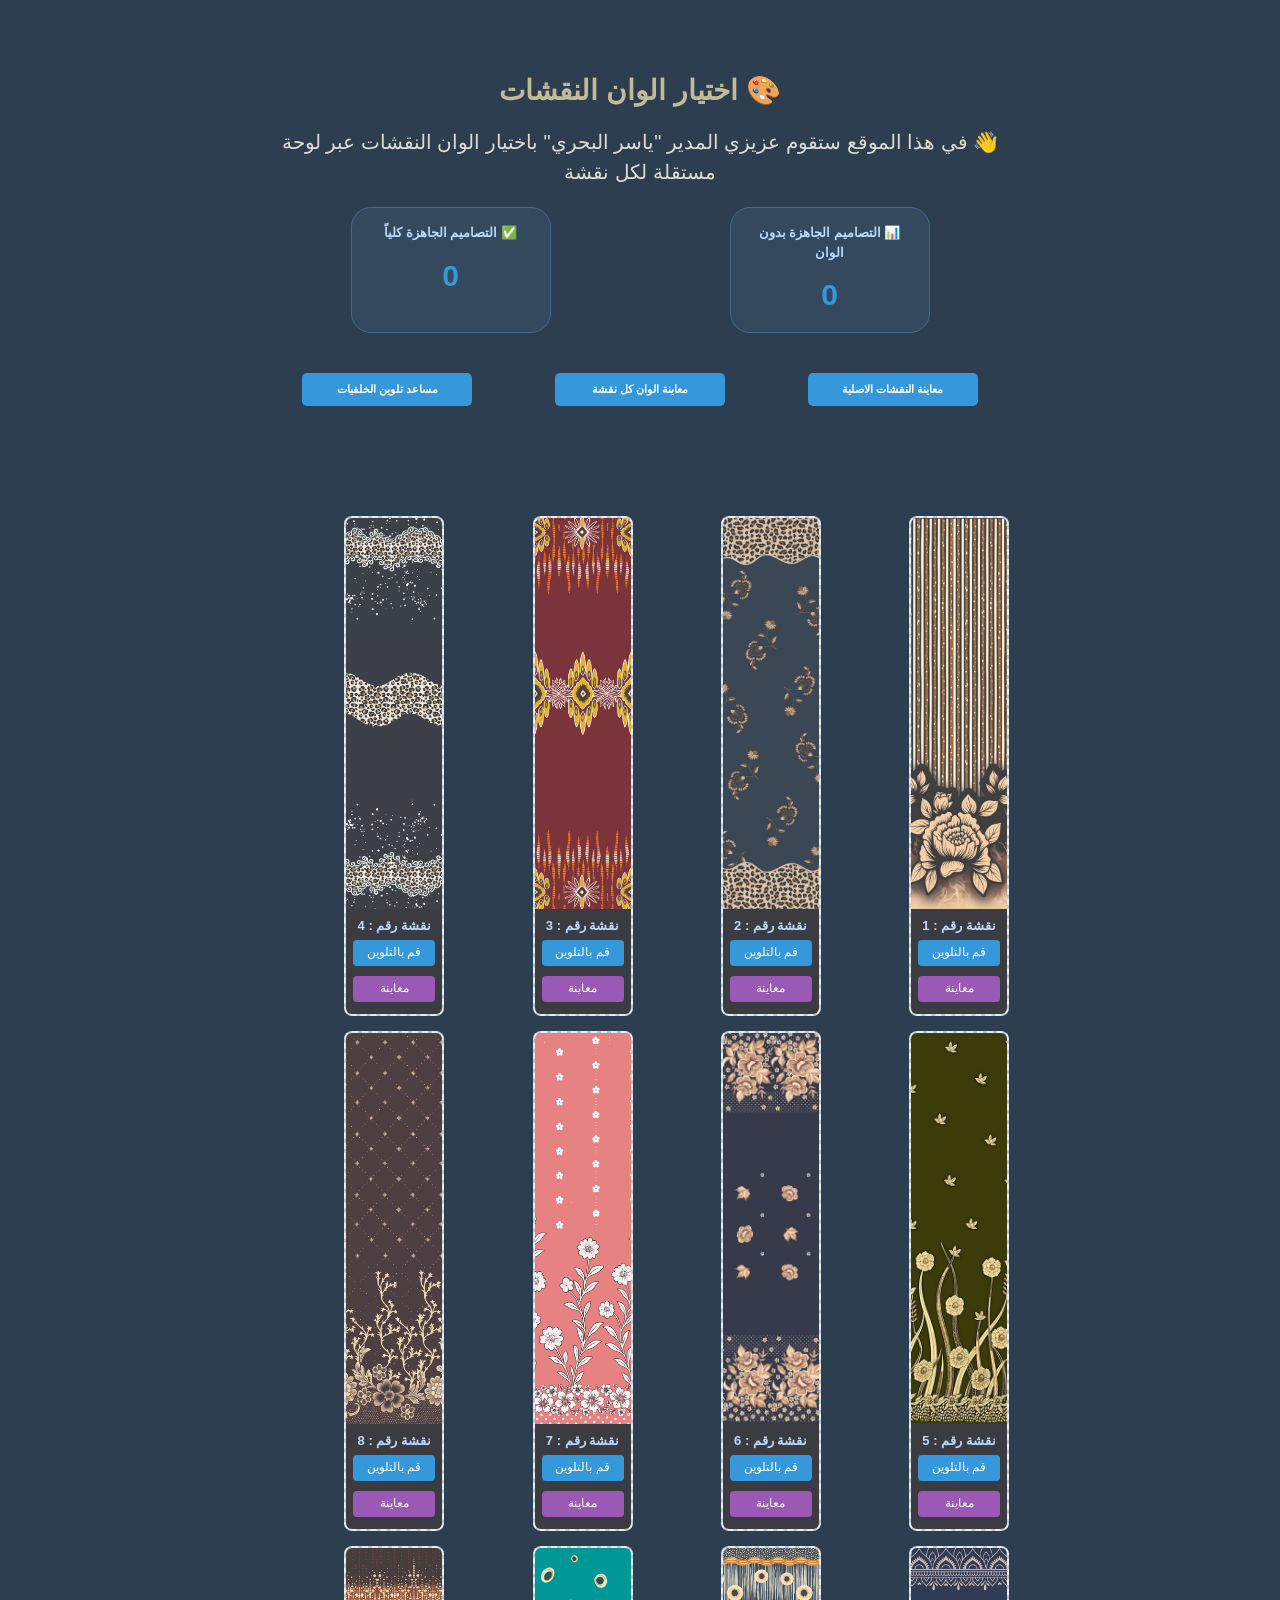
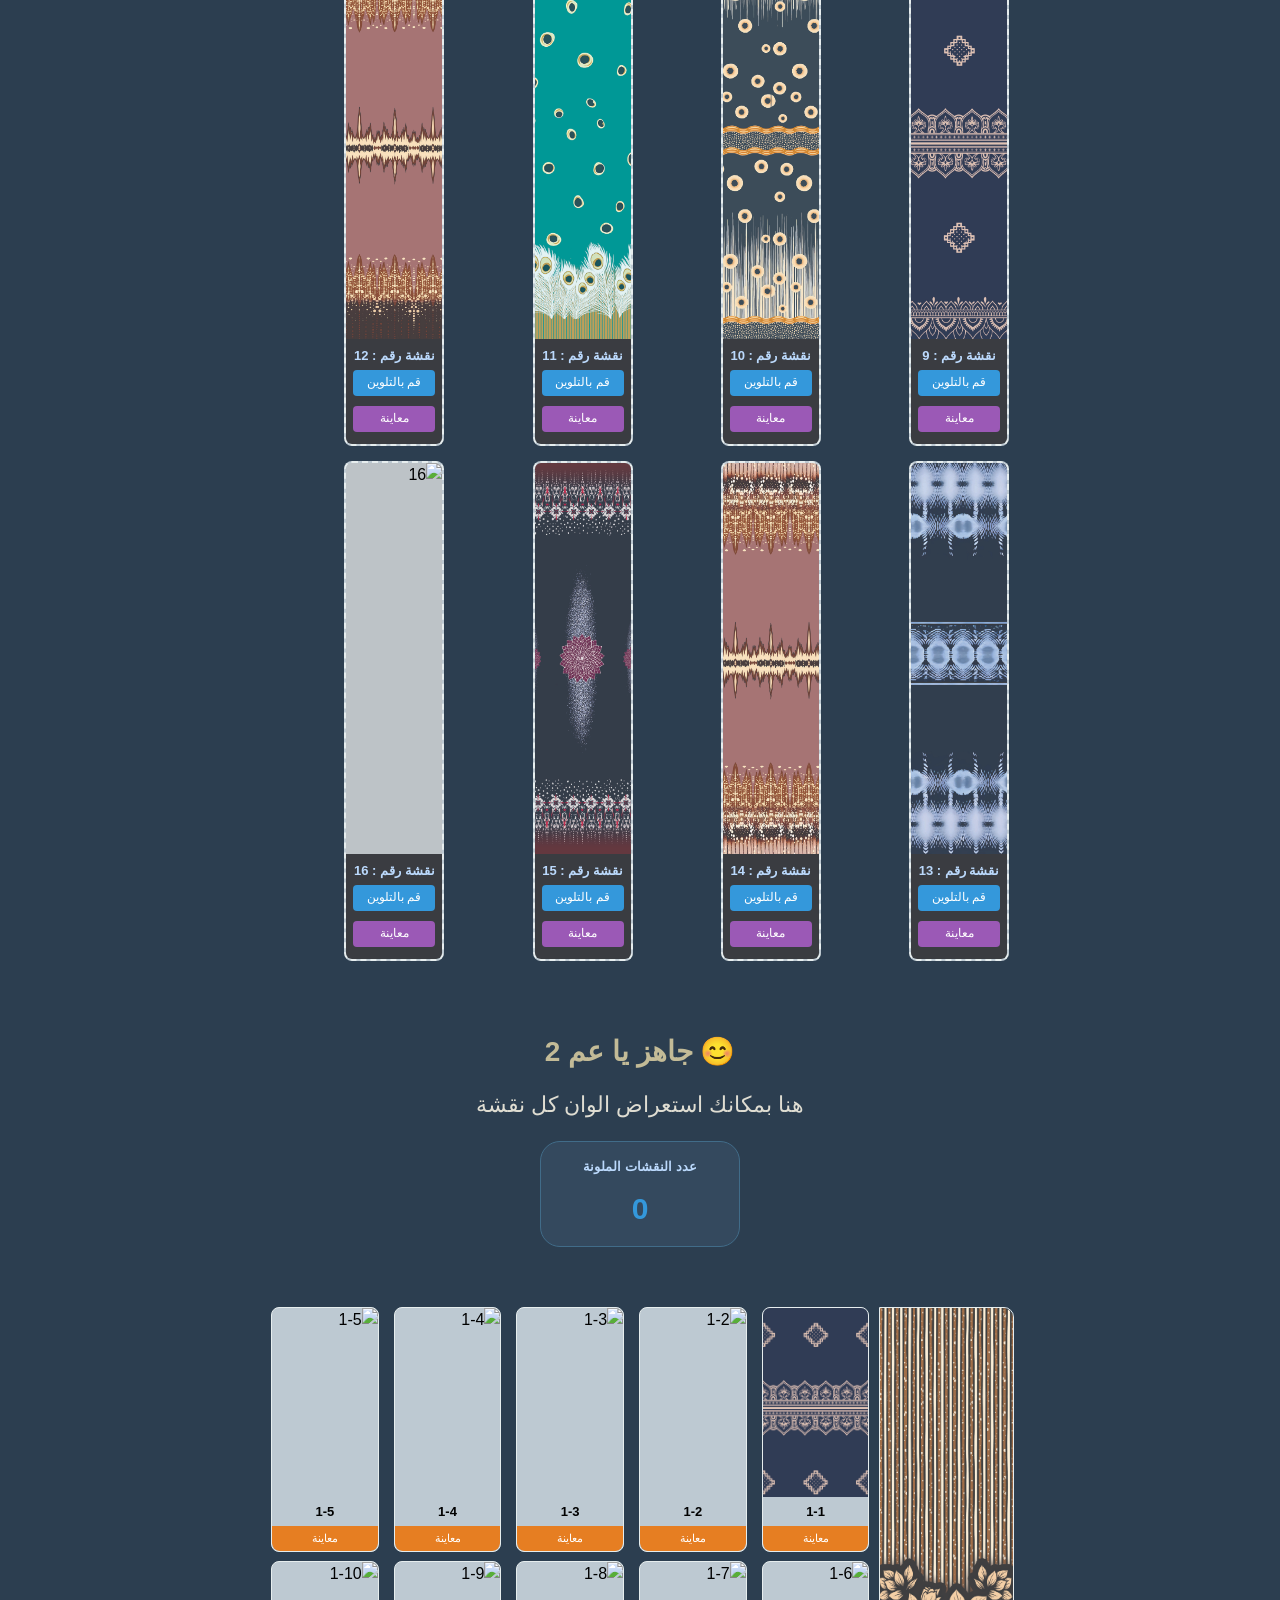
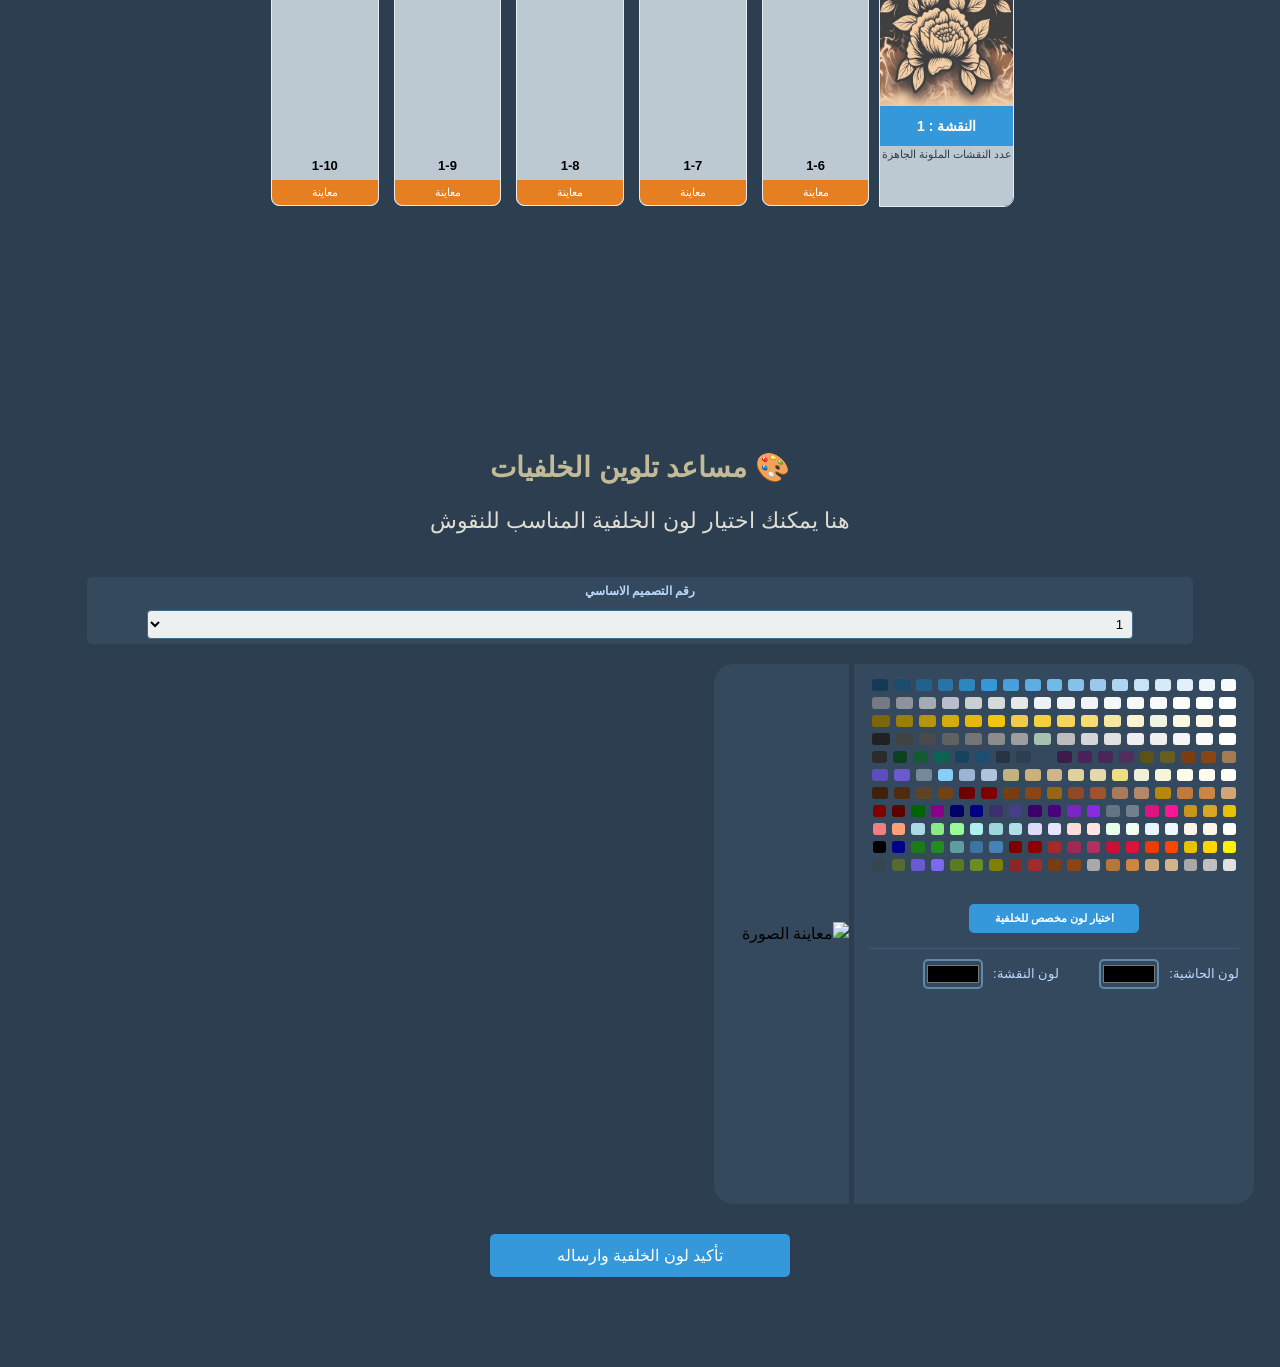
==== commit 5a4a1e16: "Add files via upload" ====
--- a/index.html
+++ b/index.html
@@ -40,40 +40,190 @@
     <main class="container">
         <div class="designs-grid" id="designs-grid">
             <!-- نقل الحاويات إلى HTML كعناصر ثابتة -->
-            <div class="design-container" data-id="1">
-                <div class="design-image"><img src="img/1.jpg" alt=" 1"></div>
-                <div class="design-meta">
-                    <div class="design-id"> نقشة رقم : 1</div>
-                   <!--<div class="design-colors-number ">الالوان الجاهزة : </div>--->
-                    <button class="design-button"> قم بالتلوين</button>
-                    <!-- تعديل: إضافة زر معاينة -->
-                    <button class="design-button preview-btn">معاينة</button>
-                </div>
-            </div>
-            
-            <!-- باقي التصاميم مع نفس التعديل -->
-            <div class="design-container" data-id="2">
-                <div class="design-image"><img src="img/2.jpg" alt=" 2"></div>
-                <div class="design-meta">
-                    <div class="design-id"> نقشة رقم : 2</div>
-                    
-                    <button class="design-button"> قم بالتلوين</button>
-                    <button class="design-button preview-btn">معاينة</button>
-                </div>
-            </div>
-            
-            <!-- ... باقي التصاميم بنفس النمط ... -->
-            
-            <div class="design-container" data-id="60">
-                <div class="design-image">نقشة قادم</div>
-                <div class="design-meta">
-                    <div class="design-id">  نقشة رقم : 60</div>
-                 
-                    <button class="design-button">  قم بالتلوين</button>
-                    <button class="design-button preview-btn">معاينة</button>
-                </div>
-            </div>
+          <div class="design-container" data-id="1">
+    <div class="design-image"><img src="img/1.jpg" alt=" 1"></div>
+    <div class="design-meta">
+        <div class="design-id"> نقشة رقم : 1</div>
+        <button class="design-button"> قم بالتلوين</button>
+        <button class="design-button preview-btn">معاينة</button>
+    </div>
+</div>
+
+
+
+<div class="design-container" data-id="2">
+    <div class="design-image"><img src="img/2.jpg" alt=" 2"></div>
+    <div class="design-meta">
+        <div class="design-id"> نقشة رقم : 2</div>
+        <button class="design-button"> قم بالتلوين</button>
+        <button class="design-button preview-btn">معاينة</button>
+    </div>
+</div>
+
+
+
+
+<div class="design-container" data-id="3">
+    <div class="design-image"><img src="img/3.jpg" alt=" 3"></div>
+    <div class="design-meta">
+        <div class="design-id"> نقشة رقم : 3</div>
+        <button class="design-button"> قم بالتلوين</button>
+        <button class="design-button preview-btn">معاينة</button>
+    </div>
+</div>
+
+
+
+
+<div class="design-container" data-id="4">
+    <div class="design-image"><img src="img/4.jpg" alt=" 4"></div>
+    <div class="design-meta">
+        <div class="design-id"> نقشة رقم : 4</div>
+        <button class="design-button"> قم بالتلوين</button>
+        <button class="design-button preview-btn">معاينة</button>
+    </div>
+</div>
+
+
+
+<div class="design-container" data-id="5">
+    <div class="design-image"><img src="img/5.jpg" alt=" 5"></div>
+    <div class="design-meta">
+        <div class="design-id"> نقشة رقم : 5</div>
+        <button class="design-button"> قم بالتلوين</button>
+        <button class="design-button preview-btn">معاينة</button>
+    </div>
+</div>
+
+
+
+
+<div class="design-container" data-id="6">
+    <div class="design-image"><img src="img/6.jpg" alt=" 6"></div>
+    <div class="design-meta">
+        <div class="design-id"> نقشة رقم : 6</div>
+        <button class="design-button"> قم بالتلوين</button>
+        <button class="design-button preview-btn">معاينة</button>
+    </div>
+</div>
+
+
+
+<div class="design-container" data-id="7">
+    <div class="design-image"><img src="img/7.jpg" alt=" 7"></div>
+    <div class="design-meta">
+        <div class="design-id"> نقشة رقم : 7</div>
+        <button class="design-button"> قم بالتلوين</button>
+        <button class="design-button preview-btn">معاينة</button>
+    </div>
+</div>
+
+
+
+
+<div class="design-container" data-id="8">
+    <div class="design-image"><img src="img/8.jpg" alt=" 8"></div>
+    <div class="design-meta">
+        <div class="design-id"> نقشة رقم : 8</div>
+        <button class="design-button"> قم بالتلوين</button>
+        <button class="design-button preview-btn">معاينة</button>
+    </div>
+</div>
+
+
+
+
+<div class="design-container" data-id="9">
+    <div class="design-image"><img src="img/9.jpg" alt=" 9"></div>
+    <div class="design-meta">
+        <div class="design-id"> نقشة رقم : 9</div>
+        <button class="design-button"> قم بالتلوين</button>
+        <button class="design-button preview-btn">معاينة</button>
+    </div>
+</div>
+
+
+
+<div class="design-container" data-id="10">
+    <div class="design-image"><img src="img/10.jpg" alt=" 10"></div>
+    <div class="design-meta">
+        <div class="design-id"> نقشة رقم : 10</div>
+        <button class="design-button"> قم بالتلوين</button>
+        <button class="design-button preview-btn">معاينة</button>
+    </div>
+</div>
+
+
+
+
+<div class="design-container" data-id="11">
+    <div class="design-image"><img src="img/11.jpg" alt=" 11"></div>
+    <div class="design-meta">
+        <div class="design-id"> نقشة رقم : 11</div>
+        <button class="design-button"> قم بالتلوين</button>
+        <button class="design-button preview-btn">معاينة</button>
+    </div>
+</div>
+
+
+
+
+<div class="design-container" data-id="12">
+    <div class="design-image"><img src="img/12.jpg" alt=" 12"></div>
+    <div class="design-meta">
+        <div class="design-id"> نقشة رقم : 12</div>
+        <button class="design-button"> قم بالتلوين</button>
+        <button class="design-button preview-btn">معاينة</button>
+    </div>
+</div>
+
+
+
+
+<div class="design-container" data-id="13">
+    <div class="design-image"><img src="img/13.jpg" alt=" 13"></div>
+    <div class="design-meta">
+        <div class="design-id"> نقشة رقم : 13</div>
+        <button class="design-button"> قم بالتلوين</button>
+        <button class="design-button preview-btn">معاينة</button>
+    </div>
+</div>
+
+
+
+
+<div class="design-container" data-id="14">
+    <div class="design-image"><img src="img/14.jpg" alt=" 14"></div>
+    <div class="design-meta">
+        <div class="design-id"> نقشة رقم : 14</div>
+        <button class="design-button"> قم بالتلوين</button>
+        <button class="design-button preview-btn">معاينة</button>
+    </div>
+</div>
+
+
+
+
+<div class="design-container" data-id="15">
+    <div class="design-image"><img src="img/15.jpg" alt=" 15"></div>
+    <div class="design-meta">
+        <div class="design-id"> نقشة رقم : 15</div>
+        <button class="design-button"> قم بالتلوين</button>
+        <button class="design-button preview-btn">معاينة</button>
+    </div>
+</div>
+
+
+
+
+<div class="design-container" data-id="16">
+    <div class="design-image"><img src="img/16.jpg" alt=" 16"></div>
+    <div class="design-meta">
+        <div class="design-id"> نقشة رقم : 16</div>
+        <button class="design-button"> قم بالتلوين</button>
+        <button class="design-button preview-btn">معاينة</button>
+    </div>
+</div>
         </div>		
     </main>
     
@@ -287,100 +437,69 @@
             <!-- ... باقي التصاميم بنفس النمط ... -->
         </div>
     </main>
-    <!-- قسم مساعد تلوين الخلفيات -->
-    <section class="backgrounds-section" id="backgrounds">
-        <header> 
-            <h1>🎨 مساعد تلوين الخلفيات</h1>
-            <p class="welcome-message2">هنا يمكنك اختيار لون الخلفية المناسب للنقوش</p>
-        </div>
-        -</header>
-        <div class="backgrounds-controls">
-            <div class="backgrounds-control">
-                <h3>رقم التصميم الاساسي</h3>
-                <select id="main-design-select">
-                    <!-- سيتم ملؤها من 1 إلى 30 -->
-                    <option value="1">1</option>
-                    <option value="2">2</option>
-                    <option value="3">3</option>
-                    <!-- ... حتى 30 ... -->
-                </select>
-            </div>
-            <div class="backgrounds-control">
-                <h3>رقم الاصدار</h3>
-                <select id="version-select">
-                    <!-- سيتم ملؤها من 1 إلى 10 -->
-                    <option value="1">1</option>
-                    <option value="2">2</option>
-                    <option value="3">3</option>
-                    <!-- ... حتى 10 ... -->
-                </select>
-            </div>
-        </div>
-        
-        <div class="backgrounds-content">
-            <div class="color-panel">
-                <h3>لوحة الوان</h3>
-                <div class="color-palette">
-                    <!-- لوحة الألوان الجاهزة -->
-                </div>
-                <div class="color-picker">
-                    <!-- أداة اختيار اللون -->
-                </div>
-            </div>
-            <div class="image-display">
-                <img id="assistant-preview-image" src="backgrounds/3-1.png" alt="معاينة الصورة">
-            </div>
-        </div>
-        
-        <button class="confirm-background-btn">تأكيد لون الخلفية وارساله</button>
-    </section>
-    
+   <section class="backgrounds-section" id="backgrounds">
+    <header>
+        <h1>🎨 مساعد تلوين الخلفيات</h1>
+        <p class="welcome-message2">هنا يمكنك اختيار لون الخلفية المناسب للنقوش</p>
+    </header>
+    <div class="backgrounds-controls">
+        <div class="backgrounds-control">
+            <h3>رقم التصميم الاساسي</h3>
+            <select id="main-design-select">
+                <option value="1">1</option>
+                <option value="2">2</option>
+                <option value="3">3</option>
+                <option value="4">4</option>
+                <option value="5">5</option>
+                <option value="6">6</option>
+                <option value="7">7</option>
+                <option value="8">8</option>
+                <option value="9">9</option>
+                <option value="10">10</option>
+                <option value="11">11</option>
+                <option value="12">12</option>
+                <option value="13">13</option>
+                <option value="14">14</option>
+                <option value="15">15</option>
+                <option value="16">16</option>
+            </select>
+        </div>
+    </div>
+
+    <div class="backgrounds-content">
+        <div class="color-panel">
+            
+            <div class="color-palette" id="color-palette">
+                </div>
+            <div class="color-picker-container">
+                <button class="nav-button" id="custom-color-btn">اختيار لون مخصص للخلفية</button>
+                <input type="color" id="custom-color-picker" class="color-picker-input" style="display: none;">
+            </div>
+
+            <div class="pattern-color-controls">
+              
+                <div class="color-control-item">
+                    <label for="border-color-picker">لون الحاشية:</label>
+                    <input type="color" id="border-color-picker" value="#000000" class="color-picker-input">
+                </div>
+                <div class="color-control-item">
+                    <label for="pattern-color-picker">لون النقشة:</label>
+                    <input type="color" id="pattern-color-picker" value="#000000" class="color-picker-input">
+                </div>
+            </div>
+            </div>
+        <div class="image-display" id="image-display">
+            <img id="assistant-preview-image" src="backgrounds/1.png" alt="معاينة الصورة">
+        </div>
+    </div>
+
+    <button class="confirm-background-btn" id="confirm-background-btn">تأكيد لون الخلفية وارساله</button>
+</section>
     <script>
-        // JavaScript الأساسي للوظائف الجديدة
-        
-        // معاينة الصورة في القسم الأول
-        document.querySelectorAll('.preview-btn').forEach(button => {
-            button.addEventListener('click', function() {
-                const designContainer = this.closest('.design-container');
-                const imageSrc = designContainer.querySelector('.design-image img').src;
-                document.getElementById('previewed-image').src = imageSrc;
-                document.getElementById('image-preview-modal').style.display = 'block';
-            });
-        });
-        
-        // معاينة الصورة في القسم الثاني
-        document.querySelectorAll('.version-view-button2').forEach(button => {
-            button.addEventListener('click', function() {
-                const versionItem = this.closest('.version-item2');
-                const imageSrc = versionItem.querySelector('.version-image2 img').src;
-                document.getElementById('version-previewed-image').src = imageSrc;
-                document.getElementById('version-preview-modal').style.display = 'block';
-            });
-        });
-        
-        // تعديل الوان الاصدار المنفرد
-        document.querySelector('.edit-version-btn').addEventListener('click', function() {
-            document.getElementById('version-preview-modal').style.display = 'none';
-            document.getElementById('single-version-modal').style.display = 'block';
-        });
-        
-        // إغلاق النوافذ المنبثقة
-        document.querySelectorAll('.close-preview, .close-button').forEach(closeBtn => {
-            closeBtn.addEventListener('click', function() {
-                this.closest('.image-preview-modal, .color-modal').style.display = 'none';
-            });
-        });
-        
-        // إغلاق النافذة المنبثقة عند النقر خارجها
-        window.addEventListener('click', function(event) {
-            if (event.target.classList.contains('image-preview-modal') || 
-                event.target.classList.contains('color-modal')) {
-                event.target.style.display = 'none';
-            }
-        });
+
     </script>
 	<script src="color-picker.js"></script>
 <script src="auto-save.js"></script>
+<script src="backgrounds.js"></script>
 </body>
 </html>
--- a/style.css
+++ b/style.css
@@ -1,142 +1,1146 @@
-   /* CSS الحالي بدون تعديلات */
-    :root {
-        --primary-color: #2c3e50;
-        --secondary-color: #34495e;
-        --accent-color: #3498db;
-        --light-color: #ecf0f1;
-        --success-color: #27ae60;
-        --warning-color: #e67e22;
-        --danger-color: #e74c3c;
-        --neutral-color: #bdc3c7;
-    }
-
-    * {
-        margin: 0;
-        padding: 0;
-        box-sizing: border-box;
-        font-family: 'Segoe UI', Tahoma, Geneva, Verdana, sans-serif;
-    }
-
-    body {
-        background-color: var(--primary-color);
-        line-height: 1.5;
-    }
-
-    .container {
-        width: 100%;
-        max-width: 768px;
-        margin: 0 auto;
-        padding: 0 15px;
-        background-color: var(--primary-color);
-    }
-
-    /* Header Styles */
-    header {        
-        padding-top: 70px;
-        padding-bottom: 20px;
-        width:90%;
-        margin: 0 auto;
-    }
-
-    header h1 {
-        text-align: center;
-        margin-bottom: 15px;
-        font-size: 28px;
-        font-weight: 600;
-        color:#c3bb97;
-    }
-
-    .welcome-message {
-        text-align: center;
-        margin-bottom: 20px;
-        font-size: 20px;
-        color:#dfddd2;
-    }
-
-    .stats-container {
-        display: flex;
-        justify-content: space-around;
-        margin: 0 auto;
-        flex-direction: row;
-        gap:20px;
-        padding-bottom: 40px;
-    }
-
-    .stat-box {
-        background-color: var(--secondary-color);
-        padding: 15px;
-        border-radius: 20px;
-        border: 1px solid #416c89;
-        flex: 1;
-        margin: 0 auto;
-        text-align: center;
-         max-width: 200px;
-    }
-
-    .stat-box h3 {
-        margin-bottom: 10px;
-        font-size: 13px;
-        color:#bbd9fc;
-    }
-
-    .stat-box .count {
-        font-size: 30px;
-        font-weight: bold;
-        color: var(--accent-color);
-    }
-
-    .nav-button {
-        display: block;
-        width: 100%;
-        max-width: 170px;
-        margin: 0 auto;
-        padding: 8px 16px;
-        background-color: var(--accent-color);
-        color: white;
-        border: none;
-        border-radius: 5px;
-        font-size: 11px;
-        font-weight: 700;
-        cursor: pointer;
-        text-align: center;
-        text-decoration: none;
-        transition: background-color 0.3s;
-    }
-    .nav2 { 
-        margin-top: 40px;
-        margin-bottom:   80px;
-        background-color: var(--accent-color); 
-    }
-    .nav-button:hover {
-        background-color: #2980b9;
-    }
+/* CSS الحالي بدون تعديلات */
+:root {
+    --primary-color: #2c3e50;
+    --secondary-color: #34495e;
+    --accent-color: #3498db;
+    --light-color: #ecf0f1;
+    --success-color: #27ae60;
+    --warning-color: #e67e22;
+    --danger-color: #e74c3c;
+    --neutral-color: #bdc3c7;
+}
+
+* {
+    margin: 0;
+    padding: 0;
+    box-sizing: border-box;
+    font-family: 'Segoe UI', Tahoma, Geneva, Verdana, sans-serif;
+}
+
+body {
+    background-color: var(--primary-color);
+    line-height: 1.5;
+}
+
+.container {
+    width: 100%;
+    max-width: 768px;
+    margin: 0 auto;
+    padding: 0 15px;
+    background-color: var(--primary-color);
+}
+
+/* Header Styles */
+header {
+    padding-top: 70px;
+    padding-bottom: 20px;
+    width: 90%;
+    margin: 0 auto;
+}
+
+header h1 {
+    text-align: center;
+    margin-bottom: 15px;
+    font-size: 28px;
+    font-weight: 600;
+    color: #c3bb97;
+}
+
+.welcome-message {
+    text-align: center;
+    margin-bottom: 20px;
+    font-size: 20px;
+    color: #dfddd2;
+}
+
+.stats-container {
+    display: flex;
+    justify-content: space-around;
+    margin: 0 auto;
+    flex-direction: row;
+    gap: 20px;
+    padding-bottom: 40px;
+}
+
+.stat-box {
+    background-color: var(--secondary-color);
+    padding: 15px;
+    border-radius: 20px;
+    border: 1px solid #416c89;
+    flex: 1;
+    margin: 0 auto;
+    text-align: center;
+    max-width: 200px;
+}
+
+.stat-box h3 {
+    margin-bottom: 10px;
+    font-size: 13px;
+    color: #bbd9fc;
+}
+
+.stat-box .count {
+    font-size: 30px;
+    font-weight: bold;
+    color: var(--accent-color);
+}
+
+.nav-button {
+    display: block;
+    width: 100%;
+    max-width: 170px;
+    margin: 0 auto;
+    padding: 8px 16px;
+    background-color: var(--accent-color);
+    color: white;
+    border: none;
+    border-radius: 5px;
+    font-size: 11px;
+    font-weight: 700;
+    cursor: pointer;
+    text-align: center;
+    text-decoration: none;
+    transition: background-color 0.3s;
+}
+
+.nav2 {
+    margin-top: 40px;
+    margin-bottom: 80px;
+    background-color: var(--accent-color);
+}
+
+.nav-button:hover {
+    background-color: #2980b9;
+}
+
+/* Designs Grid Styles */
+.designs-grid {
+    display: grid;
+    grid-template-columns: repeat(4, 1fr);
+    gap: 15px;
+    margin-top: 50px;
+}
+
+.design-container {
+    background-color: #bdc9d2;
+    border-radius: 8px;
+    border: 2px dashed #e6edee;
+    overflow: hidden;
+    height: 500px;
+    width: 100px;
+    display: flex;
+    flex-direction: column;
+}
+
+.design-image {
+    flex: 1;
+    background-color: var(--neutral-color);
+    display: flex;
+    align-items: center;
+    justify-content: center;
+    overflow: hidden;
+}
+
+.design-image img {
+    width: 100%;
+    height: 100%;
+    object-fit: cover;
+}
+
+.design-meta {
+    background: rgba(26, 26, 29, 0.8);
+    padding: 7px;
+    display: flex;
+    flex-direction: column;
+    align-items: center;
+    justify-content: center;
+}
+
+.design-id {
+    font-size: 13px;
+    font-weight: 700;
+    margin-bottom: 5px;
+    color: #bbd9fc;
+}
+
+.design-colors-number {
+    font-size: 11px;
+    margin-bottom: 10px;
+    color: #fff;
+}
+
+.design-button {
+    padding: 5px;
+    background-color: var(--accent-color);
+    color: white;
+    border: none;
+    border-radius: 4px;
+    cursor: pointer;
+    font-size: 12px;
+    line-height: 1.3;
+    transition: background-color 0.3s;
+    width: 100%;
+    margin-bottom: 5px;
+}
+
+.design-button:hover {
+    background-color: #2980b9;
+}
+
+.design-button.edit {
+    background-color: var(--warning-color);
+}
+
+.design-button.edit:hover {
+    background-color: #d35400;
+}
+
+/* Color Selection Modal */
+.color-modal {
+    display: none;
+    position: fixed;
+    top: 0;
+    left: 0;
+    width: 100%;
+    height: 100%;
+    background-color: rgba(0, 0, 0, 0.7);
+    z-index: 1000;
+    overflow-y: auto;
+}
+
+.modal-content {
+    background-color: #e8ecf2;
+    padding-bottom: 40px;
+    width: 460px;
+    max-width: 100%;
+    margin: 20px auto;
+    border-radius: 8px;
+    overflow-y: auto;
+    box-shadow: 0 5px 15px rgba(0, 0, 0, 0.3);
+}
+
+.modal-header {
+    background-color: var(--primary-color);
+    color: #b8b191;
+    padding: 15px;
+    text-align: center;
+    font-size: 1.3rem;
+    font-weight: 800;
+    display: flex;
+    justify-content: space-between;
+    align-items: center;
+}
+
+.close-button {
+    color: #e43f3f;
+    float: left;
+    font-size: 30px;
+    cursor: pointer;
+    line-height: 1;
+    margin-left: 10px;
+    order: 1;
+}
+
+.close-button:hover,
+.close-button:focus {
+    color: #ff7f7f;
+    text-decoration: none;
+}
+
+.color-selection-container {
+    display: flex;
+    flex-direction: row;
+    min-height: 600px;
+}
+
+.color-versions {
+    width: 410px;
+    padding-bottom: 10px;
+    overflow-y: auto;
+}
+
+.version-container {
+    margin-top: 5px;
+    padding: 5px;
+    height: 60px;
+    background: #eff3f7;
+    border-bottom: 1px dashed var(--primary-color);
+    display: flex;
+    flex-direction: row;
+}
+
+.version-header {
+    font-weight: bold;
+    padding: 8px;
+    border-radius: 0 10px 10px 0;
+    border: none;
+    font-size: 17px;
+    display: flex;
+    justify-content: center;
+    align-items: center;
+    background: var(--accent-color);
+    color: #fff;
+}
+
+.colors-container {
+    display: flex;
+    flex-direction: column;
+    width: 100%;
+}
+
+.color-buttons {
+    display: flex;
+    flex-direction: row;
+    justify-content: space-between;
+    margin-bottom: 0;
+}
+
+.color-button {
+    padding: 4px 4px;
+    background-color: #bbd9fc;
+    color: #000;
+    border: none;
+    border-radius: 8px 0 0 8px;
+    cursor: pointer;
+    font-size: 12px;
+    flex: 1;
+    margin: 0 3px;
+}
+
+.color-display-container {
+    display: flex;
+    flex-direction: row;
+    /* جعلها صفوف مثل الأزرار */
+    justify-content: space-between;
+    margin-top: 3px;
+}
+
+.color-display {
+    display: flex;
+    align-items: center;
+    flex: 1;
+    margin: 0 3px;
+    padding: 2px 4px;
+    background-color: rgba(255, 255, 255, 0.1);
+    border-radius: 3px;
+}
+
+.color-circle {
+    width: 20px;
+    height: 20px;
+    border-radius: 50%;
+    margin-left: 8px;
+    border: 1px solid #a7a7a7;
+}
+
+.color-code {
+    font-size: 12px;
+    font-family: monospace;
+}
+
+.design-preview {
+    min-width: 100px;
+    padding: 5px;
+    display: flex;
+    flex-direction: column;
+    align-items: center;
+}
+
+.preview-header {
+    width: 100%;
+    height: 150px;
+    background-color: var(--secondary-color);
+    color: white;
+    display: flex;
+    flex-direction: column;
+    align-items: center;
+    justify-content: flex-start;
+    border-radius: 5px;
+    margin-bottom: 10px;
+}
+
+.preview-id {
+    font-size: 14px;
+    font-weight: 700;
+    margin-bottom: 5px;
+    margin-top: 10px;
+    color: #bbd9fc;
+}
+
+.preview-number {
+    font-size: 23px;
+    font-weight: bold;
+    margin-bottom: 5px;
+}
+
+.preview-status {
+    margin-top: 0;
+    font-size: 12px;
+    padding: 8px;
+    border-radius: 3px;
+    text-align: center;
+}
+
+.status-not-selected {
+    background-color: var(--danger-color);
+}
+
+.status-selected {
+    background-color: var(--warning-color);
+}
+
+.status-sent {
+    background-color: var(--success-color);
+}
+
+.preview-image {
+    width: 100%;
+    max-height: 400px;
+    background-color: var(--neutral-color);
+    border-radius: 5px;
+    overflow: hidden;
+}
+
+.preview-image img {
+    width: 100%;
+    height: 400px;
+    object-fit: cover;
+}
+
+.modal-actions {
+    padding: 5px;
+    display: grid;
+    grid-template-columns: repeat(2, 1fr);
+    gap: 10px;
+    justify-content: center;
+    background-color: none;
+    border-top: 2px solid #e9ecef;
+    margin-top: 15px;
+    width: 100%;
+}
+
+.action-button {
+    width: 90%;
+    padding: 10px 16px;
+    margin: 0 auto;
+    border: none;
+    border-radius: 5px;
+    cursor: pointer;
+    font-size: 13px;
+    font-weight: 800;
+    transition: all 0.3s;
+    flex: 1;
+}
+
+.confirm-btn {
+    background-color: #28556d;
+    color: white;
+}
+
+.confirm-btn:hover {
+    background-color: #246a8e;
+}
+
+.save-btn {
+    background-color: #286b49;
+    color: white;
+}
+
+.save-btn:hover {
+    background-color: #228a55;
+}
+
+.reset-btn {
+    background-color: #713737;
+    color: white;
+}
+
+.reset-btn:hover {
+    background-color: #9f2e2e;
+}
+
+.back-btn {
+    background-color: var(--neutral-color);
+    color: var(--primary-color);
+}
+
+.back-btn:hover {
+    background-color: #a6acaf;
+}
+
+/* ========== إضافة أنماط جديدة ========== */
+
+/* زر معاينة في القسم الأول */
+.preview-btn {
+    background-color: #9b59b6;
+    margin-top: 5px;
+}
+
+.preview-btn:hover {
+    background-color: #8e44ad;
+}
+
+.modal-overlay {
+    display: none;
+    position: fixed;
+    top: 0;
+    left: 0;
+    width: 100%;
+    height: 100%;
+    background-color: rgba(0, 0, 0, 0.6);
+    justify-content: center;
+    align-items: center;
+    z-index: 999;
+}
+
+/* الحاوية */
+.modal-content {
+    background-color: white;
+    padding: 15px;
+    border-radius: 8px;
+    max-width: 380px;
+    max-height: 600px;
+    overflow: auto;
+    box-shadow: 0 0 10px rgba(0, 0, 0, 0.3);
+}
+
+/* الصورة */
+.modal-content img {
+    max-width: 350px;
+    max-height: 550px;
+    width: auto;
+    height: auto;
+    display: block;
+    margin: 0 auto;
+}
+
+/* نافذة معاينة الصورة */
+.image-preview-modal {
+    display: none;
+    position: fixed;
+    top: 0;
+    left: 0;
+    width: 100%;
+    height: 100%;
+    background-color: rgba(0, 0, 0, 0.6);
+    justify-content: center;
+    align-items: center;
+    z-index: 2000;
+}
+
+.image-preview-content {
+    padding: 15px;
+    border-radius: 8px;
+    max-width: 380px;
+    max-height: 600px;
+    overflow: auto;
+    box-shadow: 0 0 10px rgba(0, 0, 0, 0.3);
+}
+
+.image-preview-content img {
+    max-width: 350px;
+    max-height: 550px;
+    width: auto;
+    height: auto;
+    display: block;
+    margin: 0 auto;
+}
+
+.close-preview {
+    position: absolute;
+    top: 15px;
+    right: 35px;
+    color: #f1f1f1;
+    font-size: 40px;
+    font-weight: bold;
+    cursor: pointer;
+}
+
+.close-preview:hover {
+    color: #bbb;
+}
+
+/* قسم مساعد تلوين الخلفيات */
+.backgrounds-section {
+    width: 96%;
+    margin: 0 auto;
+    padding-bottom: 90px;
+    background-color: var(--primary-color);
+    min-height: 500px;
+}
+
+.backgrounds-header {
+    text-align: center;
+    margin-bottom: 20px;
+}
+
+.backgrounds-controls {
+    display: flex;
+    justify-content: space-between;
+    margin: 0 auto;
+    gap: 10px;
+    width: 90%;
+    padding-bottom: 20px;
+}
+
+.backgrounds-control {
+    flex: 1;
+    background-color: var(--secondary-color);
+    padding: 5px;
+    border-radius: 5px;
+    text-align: center;
+}
+
+.backgrounds-control h3 {
+    margin-bottom: 10px;
+    font-size: 12px;
+    color: #bbd9fc;
+}
+
+.backgrounds-control select {
+    width: 90%;
+    padding: 5px;
+    border-radius: 4px;
+    border: 1px solid #416c89;
+    background-color: #ecf0f1;
+}
+
+.backgrounds-content {
+    display: flex;
+    height: 60vh;
+    gap: 5px;
+    margin-bottom: 30px;
+}
+
+.color-panel {
+    width: 400px;
+    background-color: var(--secondary-color);
+    padding: 15px;
+    border-radius: 0 20px 20px 0;
+}
+
+.color-panel h3 {
+    margin-bottom: 15px;
+    color: #bbd9fc;
+    text-align: center;
+}
+
+.color-group h4 {
+    margin-bottom: 8px;
+    color: #fff;
+    font-size: 12px;
+    text-align: right;
+    display: none;
+}
+
+.color-buttons {
+    display: flex;
+    justify-content: flex-start;
+    align-items: center;
+    gap: 0;
+    margin-bottom: 3px;
+    padding-bottom: 3px;
+}
+
+.color-button {
+    max-width: 25px;
+    width: 100%;
+    height: 12px;
+    border: none;
+    border-radius: 3px;
+    cursor: pointer;
+    transition: transform 0.2s, box-shadow 0.2s;
+}
+
+.color-button:hover {
+    transform: scale(1.1);
+    box-shadow: 0 0 1px rgba(0, 0, 0, 0.3);
+}
+
+.color-button.selected {
+    transform: scale(1.1);
+    box-shadow: 0 0 0 1px white, 0 0 0 2px #3498db;
+}
+
+.color-palette {
+    margin-bottom: 30px;
+}
+
+.color-picker {
+    margin-top: 20px;
+}
+
+/* تنسيقات حقول ألوان النقشة المضافة حديثًا */
+.pattern-color-controls {
+    /* يجعل الحاوية منفصلة وواضحة ضمن لوحة الألوان */
+    padding: 10px 0;
+    margin-top: 15px;
+    border-top: 1px solid #3c5d79;
+    /* خط فاصل خفيف */
+    text-align: right;
+    display: flex;
+    flex-direction: row;
+    gap: 40px;
+}
+
+.pattern-color-controls h3 {
+    /* تنسيق عنوان "اختيار الوان النقشة" */
+    margin-bottom: 15px;
+    font-size: 14px;
+    color: var(--accent-color);
+    /* يمكن استخدام لون مميز هنا */
+    text-align: center;
+}
+
+.color-control-item {
+    display: flex;
+    justify-content: space-between;
+    /* توزيع العناصر على الجانبين */
+    align-items: center;
+    margin-bottom: 10px;
+}
+
+.color-control-item label {
+    /* تنسيق النص (لون الحاشية/لون النقشة) */
+    font-size: 13px;
+    color: #bbd9fc;
+    flex-grow: 1;
+    /* للسماح للنص بأخذ المساحة اللازمة */
+    padding-left: 10px;
+    /* مسافة عن اليمين */
+}
+
+.color-control-item .color-picker-input {
+    /* تنسيق حقل اختيار اللون نفسه (input[type="color"]) */
+    width: 60px;
+    /* حجم مناسب للحقل */
+    height: 30px;
+    padding: 0;
+    border: 2px solid #5d8aa7;
+    border-radius: 5px;
+    cursor: pointer;
+    background: transparent;
+}
+
+.image-display {
+    width: 135px;
+    height: 100%;
+    background-color: var(--secondary-color);
+    border-radius: 20px 0 0 20px;
+    display: flex;
+    align-items: center;
+    justify-content: center;
+    overflow: hidden;
+}
+
+.image-display img {
+    width: 165px;
+    height: auto;
+    max-height: 100%;
+    z-index: 1001;
+}
+
+.confirm-background-btn {
+    display: block;
+    width: 100%;
+    max-width: 300px;
+    margin: 0 auto;
+    padding: 12px 20px;
+    background-color: var(--accent-color);
+    color: white;
+    border: none;
+    border-radius: 5px;
+    font-size: 16px;
+    cursor: pointer;
+    text-align: center;
+    transition: background-color 0.3s;
+}
+
+.confirm-background-btn:hover {
+    background-color: #2980b9;
+}
+
+/* نافذة تعديل الوان الاصدار المنفرد */
+.single-version-modal {
+    display: none;
+}
+
+/* زر تعديل الوان الاصدار */
+.edit-version-btn {
+    background-color: var(--warning-color);
+    margin-top: 5px;
+}
+
+.edit-version-btn:hover {
+    background-color: #d35400;
+}
+
+/* باقي الأنماط الحالية بدون تعديل */
+/* ... (CSS الموجود سابقًا) ... */
+
+/* أنماط القسم الثاني */
+.container2 {
+    /* تم التعديل */
+    width: 100%;
+    max-width: 768px;
+    margin: 0 auto;
+    padding: 0 10px;
+    background-color: var(--primary-color);
+}
+
+.welcome-message2 {
+    /* تم التعديل */
+    text-align: center;
+    margin-bottom: 20px;
+    font-size: 22px;
+    color: #dfddd2;
+}
+
+.stats-container2 {
+    /* تم التعديل */
+    display: flex;
+    justify-content: space-around;
+    margin: 0 auto;
+    flex-direction: row;
+    gap: 20px;
+    padding-bottom: 50px;
+}
+
+.stat-box2 {
+    /* تم التعديل */
+    background-color: var(--secondary-color);
+    padding: 15px;
+    border-radius: 5px;
+    flex: 1;
+    margin: 0 20px;
+    text-align: center;
+    min-width: 195px;
+}
+
+.stat-box2 h3 {
+    /* تم التعديل */
+    margin-bottom: 10px;
+    font-size: 13px;
+    color: #bbd9fc;
+}
+
+.stat-box2 .count2 {
+    /* تم التعديل */
+    font-size: 30px;
+    font-weight: bold;
+    color: var(--accent-color);
+}
+
+.nav-button2 {
+    /* تم التعديل */
+    display: block;
+    width: 100%;
+    max-width: 300px;
+    margin: 0 auto;
+    padding: 8px 16px;
+    background-color: var(--accent-color);
+    color: white;
+    border: none;
+    border-radius: 5px;
+    font-size: 15px;
+    cursor: pointer;
+    text-align: center;
+    text-decoration: none;
+    transition: background-color 0.3s;
+}
+
+.nav22 {
+    /* تم التعديل */
+    margin-top: 50px;
+    margin-bottom: 80px;
+    background-color: var(--accent-color);
+}
+
+.nav-button2:hover {
+    /* تم التعديل */
+    background-color: #2980b9;
+}
+
+/* Designs Grid Styles */
+.designs-grid2 {
+    /* تم التعديل */
+    display: flex;
+    flex-direction: column;
+    gap: 40px;
+    padding-bottom: 70px;
+}
+
+.design-container2 {
+    /* تم التعديل والتحديث */
+    background: var(--primary-color);
+    overflow: hidden;
+    height: 600px;
+    /* الارتفاع المطلوب */
+    width: 100%;
+    display: flex;
+    flex-direction: row;
+    cursor: pointer;
+}
+
+.design-right2 {
+    /* تم التعديل والتحديث */
+    width: 18%;
+    /* العرض المطلوب */
+    height: 500px;
+    /* الارتفاع المطلوب */
+    display: flex;
+    border-radius: 0 10px 10px 0;
+    flex-direction: column;
+    background-color: none;
+    border: 1px solid #e6edee;
+    padding: 0;
+}
+
+.design-meta2 {
+    /* تم التعديل والتحديث */
+    padding: 0;
+    display: flex;
+    flex-direction: column;
+    align-items: center;
+    justify-content: flex-start;
+    height: 100px;
+    /* الارتفاع المطلوب */
+    background-color: #bdc9d2;
+    border-radius: 0 0 9px 0;
+}
+
+.design-id2 {
+    /* تم التعديل */
+    font-size: 14px;
+    font-weight: 700;
+    margin-bottom: 0;
+    background-color: var(--accent-color);
+    color: white;
+    display: flex;
+    width: 100%;
+    height: 40px;
+    align-items: center;
+    justify-content: center;
+    border-radius: 0;
+}
+
+.design-colors-number2 {
+    /* تم التعديل */
+    font-size: 11px;
+    margin-bottom: 0;
+    color: var(--primary-color);
+    text-align: center;
+}
+
+.design-button2 {
+    /* تم التعديل */
+    padding: 5px;
+    background-color: var(--accent-color);
+    color: #fff;
+    border: none;
+    border-radius: 4px;
+    cursor: pointer;
+    font-size: 13px;
+    line-height: 1.4;
+    transition: background-color 0.3s;
+    width: 100%;
+}
+
+.design-button2:hover {
+    /* تم التعديل */
+    background-color: #2980b9;
+}
+
+.design-button2.edit2 {
+    /* تم التعديل */
+    background-color: var(--warning-color);
+}
+
+.design-button2.edit2:hover {
+    /* تم التعديل */
+    background-color: #d35400;
+}
+
+.design-main-image2 {
+    /* تم التعديل والتحديث */
+    height: 400px;
+    /* الارتفاع المطلوب */
+    display: flex;
+    width: 100%;
+    align-items: center;
+    justify-content: center;
+    overflow: hidden;
+    border-radius: 0 10px 0 0;
+}
+
+.design-main-image2 img {
+    /* تم التعديل والتحديث */
+    width: 100%;
+    height: 400px;
+    /* الارتفاع المطلوب */
+    object-fit: cover;
+}
+
+.design-left2 {
+    /* تم التعديل والتحديث */
+    width: 80%;
+    /* العرض المطلوب */
+    height: 500px;
+    /* الارتفاع المطلوب */
+    display: flex;
+    flex-direction: column;
+    justify-content: space-between;
+    padding: 0;
+    margin-right: 10px;
+}
+
+.versions-rows2 {
+    /* تم التعديل */
+    display: flex;
+    flex-direction: column;
+    max-height: 500px;
+    /* مطابق لارتفاع design-left2 */
+    gap: 8px;
+}
+
+.versions-row2 {
+    /* تم التعديل والتحديث */
+    display: flex;
+    flex-direction: row;
+    justify-content: space-between;
+    height: 250px;
+    /* الارتفاع المطلوب */
+}
+
+.version-item2 {
+    /* تم التعديل والتحديث */
+    width: 18%;
+    /* 5 في الصف، مع مسافات */
+    display: flex;
+    flex-direction: column;
+    align-items: center;
+    background-color: #bdc9d2;
+    border: 1px solid #e6edee;
+    border-radius: 8px;
+    overflow: hidden;
+    height: 245px;
+    /* الارتفاع المطلوب */
+}
+
+.version-image2 {
+    /* تم التعديل والتحديث */
+    width: 100%;
+    height: 200px;
+    /* ارتفاع الصورة المطلوب */
+    overflow: hidden;
+}
+
+.version-image2 img {
+    /* تم التعديل والتحديث */
+    width: 100%;
+    height: 200px;
+    /* ارتفاع الصورة المطلوب */
+    object-fit: cover;
+}
+
+.version-name2 {
+    /* تم التعديل والتحديث */
+    padding: 5px;
+    /* تم تقليل البادينغ ليتسع الـ 50px */
+    font-weight: bold;
+    text-align: center;
+    font-size: 13px;
+    flex-shrink: 0;
+    /* منع الانكماش */
+    height: 25px;
+    /* تقسيم 50px */
+    margin-bottom: 4px;
+}
+
+.version-view-button2 {
+    /* الزر الجديد */
+    padding: 0 5px;
+    background-color: var(--warning-color);
+    color: #fff;
+    border: none;
+    cursor: pointer;
+    font-size: 11px;
+    height: 25px;
+    /* تقسيم 50px */
+    width: 100%;
+    display: flex;
+    align-items: center;
+    justify-content: center;
+    flex-shrink: 0;
+    border-radius: 0 0 8px 8px;
+}
+
+.version-view-button2:hover {
+    background-color: #d35400;
+}
+
+.version-bottom2 {
+    /* تم التعديل والتحديث */
+    gap: 10px;
+    padding-bottom: 0;
+    /* تم إزالة البادينغ السفلي الأصلي */
+    width: 100%;
+    height: 100px;
+    /* الارتفاع المطلوب */
+    display: flex;
+    flex-direction: column;
+    align-items: center;
+    justify-content: center;
+}
+
+.version-text2 {
+    /* تم التعديل */
+    text-align: center;
+    font-size: 14px;
+    color: #bbd9fc;
+}
+
+.version-button2 {
+    /* تم التعديل */
+    display: block;
+    width: 150px;
+    max-width: 300px;
+    margin-top: 5px;
+    padding: 6px 12px;
+    background-color: var(--accent-color);
+    color: white;
+    border: none;
+    border-radius: 5px;
+    font-size: 13px;
+    cursor: pointer;
+    text-align: center;
+    text-decoration: none;
+    transition: background-color 0.3s;
+}
+
+.version-button2:hover {
+    /* تم التعديل */
+    background-color: #2980b9;
+}
+
+
+/* ---------------------------------------------------------------------- */
+/* ========== أنماط الاستجابة للشاشات الصغيرة جدًا (480 بكسل وما دون) ========== */
+@media (max-width: 480px) {
 
     /* Designs Grid Styles */
     .designs-grid {
         display: grid;
         grid-template-columns: repeat(4, 1fr);
-        gap: 15px;
-        margin-top: 50px;
+        gap: 8px;
+        width:100%;
+        margin: 0 auto;
     }
 
     .design-container {
-        background-color: #bdc9d2;
-        border-radius: 8px;
-        border:2px dashed #e6edee;
-        overflow: hidden;
-        height: 500px;
-        width:100px;
-        display: flex;
-        flex-direction: column; /* تغيير إلى عمودي لجعلها قسم واحد */
-    }
-
-    .design-image {
-        flex: 1;
-        background-color: var(--neutral-color);
-        display: flex;
-        align-items: center;
-        justify-content: center;
-        overflow: hidden;
+        height: 380px;
+        width:95px;
+        margin: 0 auto;
     }
 
     .design-image img {
@@ -145,257 +1149,109 @@
         object-fit: cover;
     }
 
-    .design-meta {
-        background : rgba(26, 26, 29, 0.8);
+    .design-id {
+        font-size: 13px    
+    }
+	
+    .design-colors-number {
+        font-size: 11px;      
+    }
+	
+    .design-button {
         padding: 7px;
-        display: flex;
-        flex-direction: column;
-        align-items: center;
-        justify-content: center;
-    }
-
-    .design-id {
-        font-size: 13px;
-        font-weight: 700;
-        margin-bottom: 5px;
-        color:#bbd9fc;
-    }
-    
-    .design-colors-number {
-        font-size: 11px;
-        margin-bottom: 10px;
-        color: #fff;
-    }
-    
-    .design-button {
-        padding: 5px;
-        background-color: var(--accent-color);
-        color: white;
-        border: none;
-        border-radius: 4px;
-        cursor: pointer;
         font-size: 12px;
-        line-height: 1.3;
-        transition: background-color 0.3s;
-        width: 100%;
-        margin-bottom: 5px;
-    }
-
-    .design-button:hover {
-        background-color: #2980b9;
-    }
-
-    .design-button.edit {
-        background-color: var(--warning-color);
-    }
-
-    .design-button.edit:hover {
-        background-color: #d35400;
-    }
-
+        line-height: 1.4;      
+    }
+
+ 
     /* Color Selection Modal */
     .color-modal {
-        display:none;
-        position: fixed;
-        top: 0;
-        left: 0;
         width: 100%;
-        height: 100%;
-        background-color: rgba(0,0,0,0.7);
-        z-index: 1000;
-        overflow-y: auto;
+        height: 100%;		
     }
 
     .modal-content {
-        background-color: #e8ecf2;
-        padding-bottom: 40px;
+        padding-bottom: 30px;
         width: 460px;
         max-width: 100%;
-        margin: 20px auto;
-        border-radius: 8px;
-        overflow-y: auto;
-        box-shadow: 0 5px 15px rgba(0,0,0,0.3);
+        margin: 20px auto;       
     }
 
     .modal-header {
-        background-color: var(--primary-color);
-        color: #b8b191;
-        padding: 15px;
-        text-align: center;
-        font-size: 1.3rem;
-        font-weight: 800;
-        display: flex;
-        justify-content: space-between; 
-        align-items: center;
+        padding: 20px;
+        font-size: 19px ;        
     }
  
-    .close-button {
-        color: #e43f3f;
-        float: left;  
-        font-size: 30px;
-        cursor: pointer;
-        line-height: 1; 
-        margin-left: 10px;  
-        order:  1;  
-    }
-
-    .close-button:hover,
-    .close-button:focus {
-        color: #ff7f7f;
-        text-decoration: none;
-    }
-    
-    .color-selection-container {
-        display: flex;
-        flex-direction: row;
-        min-height: 600px;
-    }
+.close-button {
+    font-size: 27px;
+}
 
     .color-versions {
         width: 410px;
-        padding-bottom: 10px;
-        overflow-y: auto;
+        padding-bottom: 5px;  
     }
 
     .version-container {
         margin-top: 5px;
-        padding: 5px;
-        height:60px;
-        background:#eff3f7;
-        border-bottom: 1px dashed var(--primary-color);
-        display:flex;
-        flex-direction:row;
+        padding: 3px;
+		height:52px;		
     }
 
     .version-header {
-        font-weight: bold;
-        padding: 8px;
-        border-radius:0 10px   10px 0 ;
-        border:none;
-        font-size: 17px;
-        display:flex;
-        justify-content:center;
-        align-items:center;
-        background:var(--accent-color);
-        color:#fff;
-    }
-    
-    .colors-container {
-        display: flex;
-        flex-direction: column;
-        width:100%;
+        padding: 7px;
+        font-size: 15px;
+    }
+    .color-button {
+        padding: 3px 3px;
+        font-size: 11px;
+        margin: 0 3px;
+    }
+
+    .color-display-container {
+        margin-top: 2px;
+    }
+
+    .color-display {
+        margin: 0 3px;
+        padding: 1px 3px;
+    }
+
+    .color-circle {
+        width: 18px;
+        height: 18px;
+        margin-left: 5px;
+    }
+
+    .color-code {
+        font-size: 11px;
+        font-family: monospace;
+    }
+
+    .design-preview {
+        min-width: 90px;
+        padding: 4px;
+    }
+
+    .preview-header {
+        height: 140px;
+        margin-bottom:15px;
+    }
+    .preview-id {
+        font-size: 13px;
+        margin-bottom: 3px;
+		margin-top: 8px;
     } 
-    
-    .color-buttons {
-        display: flex;
-        flex-direction: row;
-        justify-content: space-between;
-        margin-bottom: 0;
-    }
-
-    .color-button {
-        padding: 4px 4px;
-        background-color: #bbd9fc;
-        color: #000;
-        border: none;
-        border-radius: 8px 0 0 8px;
-        cursor: pointer;
-        font-size: 12px;
-        flex: 1;
-        margin: 0 3px;
-    }
-
-    .color-display-container {
-        display: flex;
-        flex-direction: row; /* جعلها صفوف مثل الأزرار */
-        justify-content: space-between;
-        margin-top: 3px;
-    }
-
-    .color-display {
-        display: flex;
-        align-items: center;
-        flex: 1;
-        margin: 0 3px;
-        padding: 2px 4px;
-        background-color: rgba(255,255,255,0.1); 
-        border-radius: 3px;
-    }
-
-    .color-circle {
-        width: 20px;
-        height: 20px;
-        border-radius: 50%;
-        margin-left: 8px;
-        border: 1px solid #a7a7a7;
-    }
-
-    .color-code {
-        font-size: 12px;
-        font-family: monospace;
-    }
-
-    .design-preview {
-        min-width: 100px;
-        padding: 5px;
-        display: flex;
-        flex-direction: column;
-        align-items: center;
-    }
-
-    .preview-header {
-        width: 100%;
-        height: 150px;
-        background-color: var(--secondary-color);
-        color: white;
-        display: flex;
-        flex-direction: column;
-        align-items: center;
-        justify-content: flex-start;
-        border-radius: 5px;
-        margin-bottom: 10px;
-    }
-    
-    .preview-id {
-        font-size: 14px;
-        font-weight: 700;
-        margin-bottom: 5px;
-        margin-top: 10px;
-        color:#bbd9fc;
-    } 
-    
     .preview-number {
-        font-size: 23px;
-        font-weight: bold;
-        margin-bottom: 5px;
+        font-size: 20px;
     }
 
     .preview-status {
-        margin-top: 0;
-        font-size: 12px;
-        padding: 8px  ;
-        border-radius: 3px;
-        text-align: center;
-    }
-
-    .status-not-selected {
-        background-color: var(--danger-color);
-    }
-
-    .status-selected {
-        background-color: var(--warning-color);
-    }
-
-    .status-sent {
-        background-color: var(--success-color);
+        font-size: 11px;
+        padding: 6px  ;
     }
 
     .preview-image {
-        width: 100%;
-        max-height: 400px;
-        background-color: var(--neutral-color);
-        border-radius: 5px;
-        overflow: hidden;
+       max-height: 400px;
     }
 
     .preview-image img {
@@ -405,864 +1261,275 @@
     }
 
     .modal-actions {
-        padding: 5px;
-        display: grid;
-        grid-template-columns: repeat(2, 1fr);
+        padding: 5px;      
+        gap: 10px;   
+        margin-top: 0;
+    }
+
+    .action-button {
+		 width:80%;
+        padding: 10px 16px;
+        font-size: 13px;
+        
+    }
+
+    /* التنسيقات العامة للحاوية */
+    .container2 {
+        width: 100%;
+        margin: 0 auto;
+        padding: 0 0;
+    }
+
+    /* أنماط الـ Header */
+    header {
+        padding-bottom: 40px;
+        padding-top: 50px;
+        width: 93%;
+        margin: 0 auto;
+    }
+
+    header h1 {
+        margin-bottom: 15px;
+        font-size: 23px;
+        font-weight: 600;
+    }
+
+    .welcome-message2 {
+        margin-bottom: 17px;
+        font-size: 17px;
+    }
+
+    /* أنماط إحصائيات لوحة التحكم */
+    .stats-container2 {
         gap: 10px;
-        justify-content: center;
-        background-color: none;
-        border-top: 2px solid #e9ecef;
-        margin-top: 15px;
-        width:100%;
-    }
-
-    .action-button {
-        width:90%;
-        padding: 10px 16px;
-        margin:0 auto;
-        border: none;
-        border-radius: 5px;
-        cursor: pointer;
-        font-size: 13px;
-        font-weight: 800;
-        transition: all 0.3s;
-        flex: 1;
-    }
-
-    .confirm-btn {
-        background-color: #28556d;
-        color: white;
-    }
-
-    .confirm-btn:hover {
-        background-color: #246a8e;
-    }
-
-    .save-btn {
-        background-color: #286b49;
-        color: white;
-    }
-
-    .save-btn:hover {
-        background-color: #228a55;
-    }
-
-    .reset-btn {
-        background-color:#713737;
-        color: white;
-    }
-
-    .reset-btn:hover {
-        background-color: #9f2e2e;
-    }
-
-    .back-btn {
-        background-color: var(--neutral-color);
-        color: var(--primary-color);
-    }
-
-    .back-btn:hover {
-        background-color: #a6acaf;
-    }
-
-    /* ========== إضافة أنماط جديدة ========== */
-    
-    /* زر معاينة في القسم الأول */
-    .preview-btn {
-        background-color: #9b59b6;
-        margin-top: 5px;
-    }
-    
-    .preview-btn:hover {
-        background-color: #8e44ad;
-    }
-    -.modal-overlay {
-      display: none;
-      position: fixed;
-      top: 0; left: 0;
-      width: 100%; height: 100%;
-      background-color: rgba(0, 0, 0, 0.6);
-      justify-content: center;
-      align-items: center;
-      z-index: 999;
-    }
-
-    /* الحاوية */
-    .modal-content {
-      background-color: white;
-      padding: 15px;
-      border-radius: 8px;
-      max-width: 380px;
-      max-height: 600px;
-      overflow: auto;
-      box-shadow: 0 0 10px rgba(0,0,0,0.3);
-    }
-
-    /* الصورة */
-    .modal-content img {
-      max-width: 350px;
-      max-height: 550px;
-      width: auto;
-      height: auto;
-      display: block;
-      margin: 0 auto;
-    }
-    /* نافذة معاينة الصورة */
-    .image-preview-modal {
-         display: none;
-      position: fixed;
-      top: 0; left: 0;
-      width: 100%; height: 100%;
-      background-color: rgba(0, 0, 0, 0.6);
-      justify-content: center;
-      align-items: center;
-      z-index: 2000;
-    }
-    
-    .image-preview-content {
-      padding: 15px;
-      border-radius: 8px;
-      max-width: 380px;
-      max-height: 600px;
-      overflow: auto;
-      box-shadow: 0 0 10px rgba(0,0,0,0.3);
-    }
-    
-    .image-preview-content img {
-          max-width: 350px;
-      max-height: 550px;
-      width: auto;
-      height: auto;
-      display: block;
-      margin: 0 auto;
-    }
-    
-    .close-preview {
-        position: absolute;
-        top: 15px;
-        right: 35px;
-        color: #f1f1f1;
-        font-size: 40px;
-        font-weight: bold;
-        cursor: pointer;
-    }
-    
-    .close-preview:hover {
-        color: #bbb;
-    }
-    
-    /* قسم مساعد تلوين الخلفيات */
-    .backgrounds-section {
-        width: 96%;
+        padding-bottom: 35px;
+        width: 100%;
+    }
+
+    .stat-box2 {
+        padding: 10px;
+        border-radius: 10px;
         margin: 0 auto;
-        padding-bottom:90px;
-        background-color: var(--primary-color);
-        min-height: 500px;
-    }
-    
-    .backgrounds-header {
-        text-align: center;
-        margin-bottom: 20px;
-        
-    }
-    
-    .backgrounds-controls {
-        display: flex;
-        justify-content: space-between;
-        margin: 0 auto;
-        gap: 10px;
-        width:90%;
-        padding-bottom: 20px;
-    }
-    
-    .backgrounds-control {
-        flex: 1;
-        background-color: var(--secondary-color);
-        padding: 5px;
-        border-radius: 5px;
-        text-align: center;
-    }
-    
-    .backgrounds-control h3 {
+        min-width: 180px;
+    }
+
+    .stat-box2 h3 {
         margin-bottom: 10px;
         font-size: 12px;
-        color: #bbd9fc;
-    }
-    
-    .backgrounds-control select {
+    }
+
+    .stat-box2 .count2 {
+        font-size: 30px;
+    }
+
+    /* أنماط زر التنقل */
+    .nav-button2 {
+        width: 80%;
+        padding: 8px 16px;
+        font-size: 14px;
+    }
+
+    .nav22 {
+        margin-top: 50px;
+        margin-bottom: 80px;
+    }
+
+    /* أنماط شبكة التصاميم (Design Grid) */
+    .design-container2 {
+        overflow: hidden;
+        height: 600px;
+        /* تم تقليل الارتفاع في الموبايل */
+        width: 96%;
+        margin: 0 auto;
+    }
+
+    /* أنماط القسم الأيمن (الميتا) */
+    .design-right2 {
+        width: 20%;
+        /* تم زيادة العرض قليلاً للموبايل */
+        height: 500px;
+        /* تم تقليل الارتفاع للموبايل */
+        border-radius: 0 10px 10px 0;
+        background-color: #bdc9d2;
+        /* تم وضعه هنا لسهولة الرؤية */
+        border: 1px solid #e6edee;
+    }
+
+    .design-meta2 {
+        height: 120px;
+        /* تم تقليل الارتفاع للموبايل */
+    }
+
+    .design-id2 {
+        font-size: 14px;
+        margin-bottom: 8px;
+        height: 30px;
+        /* تم تقليل الارتفاع للموبايل */
+    }
+
+    .design-colors-number2 {
+        font-size: 11px;
+    }
+
+    .design-button2 {
+        padding: 7px;
+        font-size: 12px;
+        line-height: 1.4;
+    }
+
+    /* أنماط القسم الأيسر (الصورة الرئيسية والإصدارات) */
+    .design-left2 {
+        width: 80%;
+        height: 500px;
+        /* تم تقليل الارتفاع للموبايل */
+        margin-right: 5px;
+    }
+
+    .design-main-image2 {
+        height: 420px;
+        /* تم تقليل الارتفاع للموبايل */
+    }
+
+    .design-main-image2 img {
+        height: 100%;
+        /* يجب أن تأخذ طول حاويتها */
+    }
+
+    /* أنماط الإصدارات المصغرة */
+    .versions-rows2 {
+        gap: 10px;
+    }
+
+    .versions-row2 {
+        height: 245px;
+        /* تم تعديل الارتفاع للموبايل (نصف الـ 500px تقريباً مع gap) */
+    }
+
+    .version-item2 {
+        max-width: 19%;
+        height: 100%;
+        width: 100%;
+        /* يضمن أن الـ max-width تعمل */
+    }
+
+    .version-image2 {
+        height: 190px;
+        /* تم تقليل ارتفاع الصورة للموبايل */
+    }
+
+    .version-image2 img {
+        height: 100%;
+    }
+
+    .version-name2 {
+        padding: 5px;
+        height: 25px;
+    }
+
+    .version-view-button2 {
+        height: 30px;
+    }
+
+    /* أنماط قسم أسفل التصميم (النص والزر) */
+    .version-text2 {
+        margin-bottom: 17px;
+        font-size: 12px;
+    }
+
+    .version-button2 {
+        width: 150px;
+        padding: 6px;
+        font-size: 12px;
+    }
+}
+
+/* ---------------------------------------------------------------------- */
+
+/* ========== أنماط الاستجابة للشاشات الصغيرة جداً (380 بكسل وما دون) ========== */
+@media (max-width: 380px) {
+
+    /* أنماط الـ Header */
+    header {
+        padding-bottom: 38px;
+        padding-top: 48px;
         width: 90%;
+        margin: 0 auto;
+    }
+
+    header h1 {
+        margin-bottom: 13px;
+        font-size: 21px;
+    }
+
+    .welcome-message2 {
+        margin-bottom: 15px;
+        font-size: 15px;
+    }
+
+    /* أنماط إحصائيات لوحة التحكم */
+    .stats-container2 {
+        gap: 0;
+        padding-bottom: 33px;
+    }
+
+    .stat-box2 {
+        padding: 8px;
+        border-radius: 8px;
+        margin: 0 18px;
+        min-width: 178px;
+    }
+
+    .stat-box2 h3 {
+        margin-bottom: 8px;
+        font-size: 10px;
+    }
+
+    .stat-box2 .count2 {
+        font-size: 28px;
+    }
+
+    /* أنماط زر التنقل */
+    .nav-button2 {
+        width: 100%;
+        max-width: 198px;
+        padding: 6px 14px;
+        font-size: 12px;
+    }
+
+    .nav22 {
+        margin-top: 48px;
+        margin-bottom: 78px;
+    }
+
+    /* أنماط شبكة التصاميم (Design Grid) */
+    .designs-grid2 {
+        gap: 10px;
+    }
+
+    /* أنماط القسم الأيمن (الميتا) */
+    .design-id2 {
+        font-size: 11px;
+    }
+
+    .design-colors-number2 {
+        font-size: 9px;
+    }
+
+    .design-button2 {
         padding: 5px;
-        border-radius: 4px;
-        border: 1px solid #416c89;
-        background-color: #ecf0f1;
-    }
-    
-    .backgrounds-content {
-        display: flex;
-        height: 60vh;
-        gap: 5px;
-        margin-bottom: 30px;
-    }
-    
-    .color-panel {
-        width: 400px;
-        background-color: var(--secondary-color);
-        padding: 20px;
-        border-radius: 0 20px 20px 0;
-        
-    }
-    
-    .color-panel h3 {
-        margin-bottom: 15px;
-        color: #bbd9fc;
-        text-align: center;
-    }
-    
-    .color-palette {
-        margin-bottom: 20px;
-    }
-    
-    .color-picker {
-        margin-top: 20px;
-    }
-    
-    .image-display {
-        width: 165px;
-        height: 100%;
-        background-color: var(--secondary-color);
-        border-radius: 20px 0 0 20px;
-        display: flex;
-        align-items: center;
-        justify-content: center;
-        overflow: hidden;
-    }
-    
-    .image-display img {
-        width: 165px;
-        height: auto;
-        max-height: 100%;
-    }
-    
-    .confirm-background-btn {
-        display: block;
-        width: 100%;
-        max-width: 300px;
-        margin: 0 auto;
-        padding: 12px 20px;
-        background-color: var(--accent-color);
-        color: white;
-        border: none;
-        border-radius: 5px;
-        font-size: 16px;
-        cursor: pointer;
-        text-align: center;
-        transition: background-color 0.3s;
-    }
-    
-    .confirm-background-btn:hover {
-        background-color: #2980b9;
-    }
-    
-    /* نافذة تعديل الوان الاصدار المنفرد */
-    .single-version-modal {
-        display: none;
-    }
-    
-    /* زر تعديل الوان الاصدار */
-    .edit-version-btn {
-        background-color: var(--warning-color);
-        margin-top: 5px;
-    }
-    
-    .edit-version-btn:hover {
-        background-color: #d35400;
-    }
-
-    /* باقي الأنماط الحالية بدون تعديل */
-    /* ... (CSS الموجود سابقًا) ... */
-
-    @media (max-width: 480px) {
-        /* أنماط الاستجابة الحالية بدون تعديل */
-        /* ... (CSS الموجود سابقًا) ... */
-        
-        /* أنماط الاستجابة الجديدة */
-       
-    }
-
-    @media (max-width: 380px) {
-        /* أنماط الاستجابة الحالية بدون تعديل */
-        /* ... (CSS الموجود سابقًا) ... */
-    }
-    
-    .container2 { /* تم التعديل */
-        width: 100%;
-        max-width: 768px;
-        margin: 0 auto;
-        padding: 0 10px;
-        background-color: var(--primary-color);
-    }
-  
-    .welcome-message2 { /* تم التعديل */
-        text-align: center;
-        margin-bottom: 20px;
-        font-size: 22px;
-        color:#dfddd2;
-    }
-
-    .stats-container2 { /* تم التعديل */
-        display: flex;
-        justify-content: space-around;
-        margin: 0 auto;
-        flex-direction: row;
-        gap:20px;
-        padding-bottom: 50px;
-    }
-
-    .stat-box2 { /* تم التعديل */
-        background-color: var(--secondary-color);
-        padding: 15px;
-        border-radius: 5px;
-        flex: 1;
-        margin: 0 20px;
-        text-align: center;
-         min-width: 195px;
-    }
-
-    .stat-box2 h3 { /* تم التعديل */
-        margin-bottom: 10px;
-        font-size: 13px;
-        color:#bbd9fc;
-    }
-
-    .stat-box2 .count2 { /* تم التعديل */
-        font-size: 30px;
-        font-weight: bold;
-        color: var(--accent-color);
-    }
-
-    .nav-button2 { /* تم التعديل */
-        display: block;
-        width: 100%;
-        max-width: 300px;
-        margin: 0 auto;
-        padding: 8px 16px;
-        background-color: var(--accent-color);
-        color: white;
-        border: none;
-        border-radius: 5px;
-        font-size: 15px;
-        cursor: pointer;
-        text-align: center;
-        text-decoration: none;
-        transition: background-color 0.3s;
-    }
-    
-    .nav22 { /* تم التعديل */
-        margin-top: 50px;
-        margin-bottom:   80px;
-        background-color: var(--accent-color); 
-    }
-    
-    .nav-button2:hover { /* تم التعديل */
-        background-color: #2980b9;
-    }
-
-    /* Designs Grid Styles */
-    .designs-grid2 { /* تم التعديل */
-        display: flex;
-        flex-direction: column;
-        gap: 40px;
-        padding-bottom: 70px;
-    }
-
-    .design-container2 { /* تم التعديل والتحديث */
-        background:   var(--primary-color);        
-        overflow: hidden;
-        height: 600px; /* الارتفاع المطلوب */
-        width: 100%;
-        display: flex;
-        flex-direction: row; 
-        cursor: pointer;
-    }
-
-    .design-right2 { /* تم التعديل والتحديث */
-        width: 18%; /* العرض المطلوب */
-        height: 500px; /* الارتفاع المطلوب */
-        display: flex;
-        border-radius:0  10px 10px 0; 
-        flex-direction: column;
-        background-color:none;
-        border:1px solid #e6edee;
-        padding: 0;
-    }
-
-    .design-meta2 {  /* تم التعديل والتحديث */       
-        padding: 0;
-        display: flex;
-        flex-direction: column;
-        align-items: center;
-        justify-content: flex-start;
-        height: 100px; /* الارتفاع المطلوب */
-        background-color:#bdc9d2;
-        border-radius:0  0 9px  0;
-    }
-
-    .design-id2 { /* تم التعديل */
-        font-size: 14px;
-        font-weight: 700;
-        margin-bottom:0;
-        background-color: var(--accent-color);
-        color: white;
-        display: flex;
-        width:100%;
-        height:40px;
-        align-items: center;
-        justify-content: center;
-        border-radius:0; 
-    }
-    
-    .design-colors-number2 { /* تم التعديل */
+        font-size: 10px;
+        line-height: 1.4;
+    }
+
+    /* أنماط قسم أسفل التصميم (النص والزر) */
+    .version-text2 {
+        margin-bottom: 17px;
+        font-size: 12px;
+    }
+
+    .version-button2 {
+        width: 80%;
+        padding: 4px 8px;
         font-size: 11px;
-        margin-bottom:0;
-        color:  var(--primary-color);
-        text-align: center;
-    }
-    
-    .design-button2 { /* تم التعديل */
-        padding: 5px;
-        background-color: var(--accent-color);
-        color: #fff;
-        border: none;
-        border-radius: 4px;
-        cursor: pointer;
-        font-size: 13px;
-        line-height: 1.4;
-        transition: background-color 0.3s;
-        width: 100%;
-    }
-
-    .design-button2:hover { /* تم التعديل */
-        background-color: #2980b9;
-    }
-
-    .design-button2.edit2 { /* تم التعديل */
-        background-color: var(--warning-color);
-    }
-
-    .design-button2.edit2:hover { /* تم التعديل */
-        background-color: #d35400;
-    }
-
-    .design-main-image2 { /* تم التعديل والتحديث */
-        height: 400px; /* الارتفاع المطلوب */
-        display: flex;   width: 100%;
-        align-items: center;
-        justify-content: center;
-        overflow: hidden;
-        border-radius:0   10px 0 0;
-    }
-
-    .design-main-image2 img { /* تم التعديل والتحديث */
-        width: 100%;
-        height: 400px; /* الارتفاع المطلوب */
-        object-fit: cover;
-    }
-
-    .design-left2 { /* تم التعديل والتحديث */
-        width: 80%; /* العرض المطلوب */
-        height: 500px; /* الارتفاع المطلوب */
-        display: flex;
-        flex-direction: column;
-        justify-content: space-between;
-        padding: 0;
-        margin-right:10px;
-    }
-
-    .versions-rows2 { /* تم التعديل */
-        display: flex;
-        flex-direction: column;
-        max-height: 500px; /* مطابق لارتفاع design-left2 */
-        gap: 8px;
-    }
-
-    .versions-row2 { /* تم التعديل والتحديث */
-        display: flex;
-        flex-direction: row;
-        justify-content: space-between;
-        height: 250px; /* الارتفاع المطلوب */
-    }
-
-    .version-item2 { /* تم التعديل والتحديث */
-        width: 18%; /* 5 في الصف، مع مسافات */
-        display: flex;
-        flex-direction: column;
-        align-items: center;
-        background-color: #bdc9d2;
-        border:1px solid #e6edee;
-        border-radius: 8px;
-        overflow: hidden;
-        height: 245px; /* الارتفاع المطلوب */
-    }
-
-    .version-image2 { /* تم التعديل والتحديث */
-        width: 100%;
-        height: 200px; /* ارتفاع الصورة المطلوب */
-        overflow: hidden;
-    }
-
-    .version-image2 img { /* تم التعديل والتحديث */
-        width: 100%;
-        height: 200px; /* ارتفاع الصورة المطلوب */
-        object-fit: cover;
-    }
-
-    .version-name2 { /* تم التعديل والتحديث */
-        padding: 5px; /* تم تقليل البادينغ ليتسع الـ 50px */
-        font-weight: bold;
-        text-align: center;
-        font-size:13px;
-        flex-shrink: 0; /* منع الانكماش */
-        height: 25px; /* تقسيم 50px */
-        margin-bottom:4px;
-    }
-    
-    .version-view-button2 { /* الزر الجديد */
-        padding: 0 5px;
-        background-color: var(--warning-color);
-        color: #fff;
-        border: none;
-        cursor: pointer;
-        font-size: 11px;
-        height: 25px; /* تقسيم 50px */
-        width: 100%;
-        display: flex;
-        align-items: center;
-        justify-content: center;
-        flex-shrink: 0;
-        border-radius:0 0 8px 8px;
-    }
-    
-    .version-view-button2:hover {
-        background-color: #d35400;
-    }
-
-    .version-bottom2 { /* تم التعديل والتحديث */
-        gap:10px;
-        padding-bottom: 0; /* تم إزالة البادينغ السفلي الأصلي */
-        width:100%;
-        height: 100px; /* الارتفاع المطلوب */
-        display: flex;
-        flex-direction: column;
-        align-items: center;
-        justify-content: center;
-    }
-    
-    .version-text2  { /* تم التعديل */
-        text-align: center;
-        font-size: 14px;
-        color:#bbd9fc;
-    }
-    
-    .version-button2 { /* تم التعديل */
-        display: block;
-        width: 150px;
-        max-width: 300px;
-        margin-top: 5px;
-        padding: 6px 12px;
-        background-color: var(--accent-color);
-        color: white;
-        border: none;
-        border-radius: 5px;
-        font-size: 13px;
-        cursor: pointer;
-        text-align: center;
-        text-decoration: none;
-        transition: background-color 0.3s;
-    }
-     
-    .version-button2:hover { /* تم التعديل */
-        background-color: #2980b9;
-    }
-
-    /* أنماط الاستجابة للقسم الثاني */
-    @media (max-width: 480px) {
-        .container2 { /* تم التعديل */
-            width: 100%;
-            margin: 0 auto;
-            padding:0 0 ;
-        }
-            
-        /* Header Styles */
-        header {
-            padding-bottom: 40px;
-            padding-top: 50px;
-            width:93%;
-            margin: 0 auto;
-        }
-
-        header h1 { 
-            margin-bottom: 15px;
-            font-size: 23px;
-            font-weight: 600; 
-        }
-
-        .welcome-message2 { /* تم التعديل */
-            margin-bottom: 17px;
-            font-size: 17px; 
-        }
-
-        .stats-container2 { /* تم التعديل */
-            gap:10px;
-            padding-bottom: 35px;
-            width:100%;
-        }
-
-        .stat-box2 { /* تم التعديل */
-            padding: 10px;
-            border-radius: 10px; 
-            margin: 0 auto; 
-            min-width: 180px;
-        }
-
-        .stat-box2 h3 { /* تم التعديل */
-            margin-bottom: 10px;
-            font-size: 12px;
-        }
-
-        .stat-box2 .count2 { /* تم التعديل */
-            font-size: 30px;
-            font-weight: bold;
-            color: var(--accent-color);
-        }
-         
-        .nav-button2 { /* تم التعديل */
-            width: 80%;
-            padding: 8px 16px;
-            font-size: 14px;  
-        }
-        
-        .nav22 { /* تم التعديل */
-            margin-top: 50px;
-            margin-bottom:   80px;
-        }
-
-        .design-container2 { /* تم التعديل */
-            background:   var(--primary-color);        
-            overflow: hidden;
-            height: 600px; /* تم تقليل الارتفاع في الموبايل */
-            width: 96%;
-            display: flex;
-            flex-direction: row; 
-            cursor: pointer;
-            margin: 0 auto;
-        }
-
-        .design-right2 { /* تم التعديل */
-            width: 20%; /* تم زيادة العرض قليلاً للموبايل */
-            height:  500px; /* تم تقليل الارتفاع للموبايل */
-            display: flex;
-            border-radius:0  10px 10px 0; 
-            flex-direction: column;
-            background-color: #bdc9d2;
-            border:1px solid #e6edee;
-            padding: 0;
-        }
-
-        .design-meta2 { /* تم التعديل */         
-            padding: 0;
-            display: flex;
-            flex-direction: column;
-            height: 120px; /* تم تقليل الارتفاع للموبايل */
-        }
-
-        .design-id2 { /* تم التعديل */
-            font-size: 14px;
-            margin-bottom: 8px;
-            width:100%;
-            height:30px; /* تم تقليل الارتفاع للموبايل */
-        }
-        
-        .design-colors-number2 { /* تم التعديل */
-            font-size: 11px;      
-        }
-        
-        .design-button2 { /* تم التعديل */
-            padding: 7px;
-            font-size: 12px;
-            line-height: 1.4;      
-        }
-      
-        .design-main-image2 { /* تم التعديل */
-            height: 420px; /* تم تقليل الارتفاع للموبايل */
-        }
-
-        .design-main-image2 img { /* تم التعديل */
-            width: 100%;
-            height: 100%; /* يجب أن تأخذ طول حاويتها */
-            object-fit: cover;
-        }
-
-        .design-left2 { /* تم التعديل */
-            width: 80%;
-            height: 500px; /* تم تقليل الارتفاع للموبايل */
-            display: flex;
-            flex-direction: column;
-            justify-content: space-between;
-            padding: 0;
-            margin-right:5px;
-        }
-
-        .versions-rows2 { /* تم التعديل */
-            display: flex;
-            flex-direction: column;
-            gap: 10px;
-        }
-
-        .versions-row2 { /* تم التعديل */
-            display: flex;
-            flex-direction: row;
-            justify-content: space-between;
-            height: 245px; /* تم تعديل الارتفاع للموبايل (نصف الـ 500px تقريباً مع gap) */
-        }
-
-        .version-item2 { /* تم التعديل */
-            max-width: 19%;
-            height: 100%;
-        }
-
-        .version-image2 { /* تم التعديل */
-            height: 190px; /* تم تقليل ارتفاع الصورة للموبايل */
-        }
-
-        .version-image2 img { /* تم التعديل */
-            height: 100%;
-        }
-
-        .version-name2 { /* تم التعديل */
-            padding: 5px;
-            height: 25px; 
-        }
-        
-        .version-view-button2 { /* تم التعديل */
-            height: 30px; 
-        }
-            
-        .design-id2 { /* تم التعديل */
-            font-size: 13px    
-        }
-        
-        .design-colors-number2 { /* تم التعديل */
-            font-size: 11px;      
-        }
-        
-        .design-button2 { /* تم التعديل */
-            padding: 7px;
-            font-size: 12px;
-            line-height: 1.4;      
-        }
-
-        .version-item2 { /* تم التعديل */
-            width: 100%;
-        }
-        
-        .version-text2 { /* تم التعديل */
-            margin-bottom: 17px;
-            font-size: 12px; 
-        }
-        
-        .version-button2 { /* تم التعديل */
-            width:150px;
-            padding: 6px  ;
-            font-size: 12px;  
-        }
-    }
-
-    @media (max-width: 380px) {
-        /* Header Styles */
-        header {
-            padding-bottom: 38px;
-            padding-top: 48px;
-            width:90%;
-            margin: 0 auto;
-        }
-
-        header h1 { 
-            margin-bottom: 13px;
-            font-size: 21px;
-            font-weight: 600; 
-        }
-
-        .welcome-message2 { /* تم التعديل */
-            margin-bottom: 15px;
-            font-size: 15px;
-        }
-
-        .stats-container2 { /* تم التعديل */
-            gap:0;
-            padding-bottom: 33px;
-        }
-
-        .stat-box2 { /* تم التعديل */
-            padding: 8px;
-            border-radius: 8px;
-            margin: 0 18px;
-            min-width: 178px;
-        }
-
-        .stat-box2 h3 { /* تم التعديل */
-            margin-bottom: 8px;
-            font-size: 10px;
-        }
-
-        .stat-box2 .count2 { /* تم التعديل */
-            font-size: 28px;
-            font-weight: bold;
-            color: var(--accent-color);
-        }
-
-        .nav-button2 { /* تم التعديل */
-            width: 100%;
-            max-width: 198px;
-            padding: 6px 14px;
-            font-size: 12px;
-        }
-        
-        .nav22 { /* تم التعديل */
-            margin-top: 48px;
-            margin-bottom: 78px;
-        }
-        
-        .nav-button2:hover { /* تم التعديل */
-            background-color: #2980b9;
-        }
-        
-        .design-id2 { /* تم التعديل */
-            font-size: 11px    
-        }
-            
-        .design-colors-number2 { /* تم التعديل */
-            font-size: 9px;
-        }
-            
-        .design-button2 { /* تم التعديل */
-            padding: 5px;
-            font-size: 10px;
-            line-height: 1.4; 
-        }
-        
-        .designs-grid2 { /* تم التعديل */
-            gap: 10px;
-        }
-        
-        .version-text2 { /* تم التعديل */
-            margin-bottom: 17px;
-            font-size: 12px; 
-        }
-        
-        .version-button2 { /* تم التعديل */
-            width: 80%;
-            padding: 4px 8px;
-            font-size: 11px;  
-        }
-    }+    }
+}
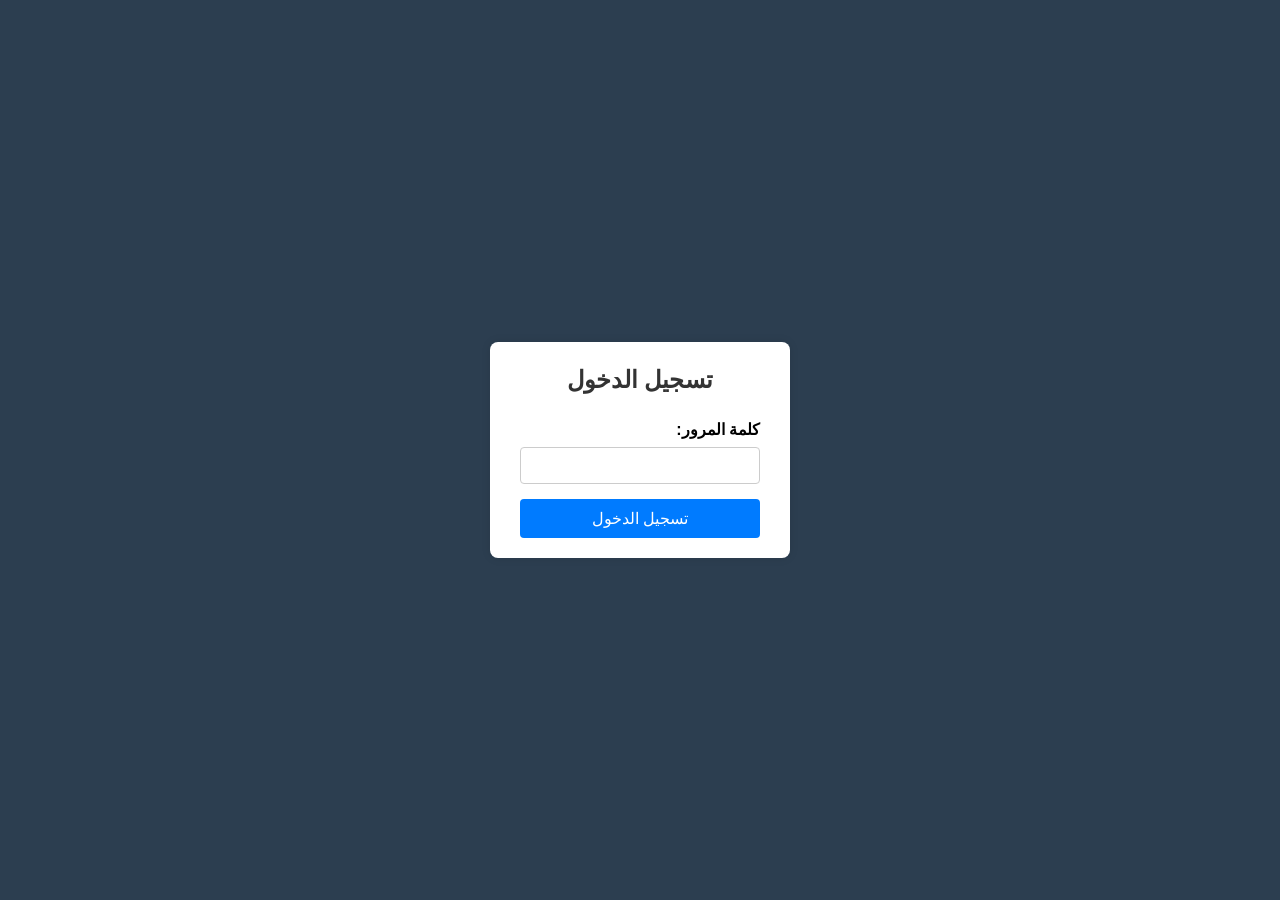
==== commit 1275e67a: "Add files via upload" ====
--- a/index.html
+++ b/index.html
@@ -1,505 +1,121 @@
+
 <!DOCTYPE html>
 <html lang="ar" dir="rtl">
 <head>
     <meta charset="UTF-8">
     <meta name="viewport" content="width=device-width, initial-scale=1.0">
-    <title>اختيار الوان النقشات</title>
-    <link rel="stylesheet" href="style.css">
+    <title>صفحة تسجيل الدخول</title>
+	  <link rel="stylesheet" href="style.css">
+    <style>
+        /* CSS بسيط للتنسيق */
+        body {
+            font-family: Arial, sans-serif;
+            background-color: #2c3e50;
+            display: flex;
+            justify-content: center;
+            align-items: center;
+            height: 100vh;
+            margin: 0;
+        }
+
+        .login-container {
+            background-color: #fff;
+            padding: 20px 30px;
+            border-radius: 8px;
+            box-shadow: 0 0 10px rgba(0, 0, 0, 0.1);
+            width: 300px;
+            text-align: center;
+        }
+
+        .login-container h2 {
+            margin-bottom: 20px;
+            color: #333;
+        }
+
+        .input-group {
+            margin-bottom: 15px;
+            text-align: right; /* لمحاذاة النص والوسم لليمين */
+        }
+
+        .input-group label {
+            display: block;
+            margin-bottom: 5px;
+            font-weight: bold;
+        }
+
+        .input-group input {
+            width: 100%;
+            padding: 10px;
+            border: 1px solid #ccc;
+            border-radius: 4px;
+            box-sizing: border-box; /* للتأكد أن padding لا يزيد من عرض العنصر */
+        }
+
+        button {
+            width: 100%;
+            padding: 10px;
+            background-color: #007bff;
+            color: white;
+            border: none;
+            border-radius: 4px;
+            cursor: pointer;
+            font-size: 16px;
+        }
+
+        button:hover {
+            background-color: #0056b3;
+        }
+
+        .error-message {
+            color: red;
+            margin-top: 10px;
+            display: none; /* يتم إظهاره عبر جافاسكريبت */
+        }
+    </style>
 </head>
-<style>
- 
-</style>
 <body>
-    <!-- Header Section -->
-    <header>
-        <div class="container ">
-            <h1>🎨 اختيار الوان النقشات</h1>
-            <p class="welcome-message">👋 في هذا الموقع ستقوم عزيزي المدير "ياسر البحري" باختيار الوان النقشات عبر لوحة مستقلة لكل نقشة</p>
-            
-            <div class="stats-container">
-                <div class="stat-box">
-                    <h3>📊 التصاميم الجاهزة بدون الوان</h3>
-                    <div class="count" id="ready-count">0</div>
-                </div>
-                <div class="stat-box">
-                    <h3>✅ التصاميم الجاهزة كلياً</h3>
-                    <div class="count" id="completed-count">0</div>
-                </div>
-            </div>
-            
-            <!-- تعديل: إضافة زر "مساعد تلوين الخلفيات" -->
-            <div class="stats-container" id="nav-buttons">
-                <a href="#designs-grid" class="nav-button">معاينة النقشات الاصلية</a>
-                <a href="#versions" class="nav-button">معاينة الوان كل نقشة</a>
-                <a href="#backgrounds" class="nav-button">مساعد تلوين الخلفيات</a>
-            </div>
+
+<div class="login-container">
+    <h2>تسجيل الدخول</h2>
+
+    <form id="loginForm">
+        
+        <div class="input-group">
+            <label for="password">كلمة المرور:</label>
+            <input type="password" id="password" name="password" required>
         </div>
-    </header>
 
-    <!-- Main Content -->
-    <main class="container">
-        <div class="designs-grid" id="designs-grid">
-            <!-- نقل الحاويات إلى HTML كعناصر ثابتة -->
-          <div class="design-container" data-id="1">
-    <div class="design-image"><img src="img/1.jpg" alt=" 1"></div>
-    <div class="design-meta">
-        <div class="design-id"> نقشة رقم : 1</div>
-        <button class="design-button"> قم بالتلوين</button>
-        <button class="design-button preview-btn">معاينة</button>
-    </div>
+        <button type="submit">تسجيل الدخول</button>
+        <p class="error-message" id="errorMessage">كلمة المرور خاطئة!</p>
+    </form>
 </div>
 
+<script>
+    document.getElementById('loginForm').addEventListener('submit', function(event) {
+        // نمنع الإرسال الافتراضي للفورم
+        event.preventDefault();
 
+        // كلمة المرور الصحيحة المطلوبة
+        const correctPassword = "77108181377";
+        
+        // الحصول على كلمة المرور التي أدخلها المستخدم
+        const enteredPassword = document.getElementById('password').value;
+        
+        // الحصول على عنصر رسالة الخطأ
+        const errorMessage = document.getElementById('errorMessage');
 
-<div class="design-container" data-id="2">
-    <div class="design-image"><img src="img/2.jpg" alt=" 2"></div>
-    <div class="design-meta">
-        <div class="design-id"> نقشة رقم : 2</div>
-        <button class="design-button"> قم بالتلوين</button>
-        <button class="design-button preview-btn">معاينة</button>
-    </div>
-</div>
+        if (enteredPassword === correctPassword) {
+            // إذا كانت كلمة المرور صحيحة، إخفاء رسالة الخطأ
+            errorMessage.style.display = 'none';
 
+            // توجيه المستخدم إلى صفحة bahri.html
+            window.location.href = "bahri.html";
+        } else {
+            // إذا كانت كلمة المرور خاطئة، إظهار رسالة الخطأ
+            errorMessage.style.display = 'block';
+        }
+    });
+</script>
 
-
-
-<div class="design-container" data-id="3">
-    <div class="design-image"><img src="img/3.jpg" alt=" 3"></div>
-    <div class="design-meta">
-        <div class="design-id"> نقشة رقم : 3</div>
-        <button class="design-button"> قم بالتلوين</button>
-        <button class="design-button preview-btn">معاينة</button>
-    </div>
-</div>
-
-
-
-
-<div class="design-container" data-id="4">
-    <div class="design-image"><img src="img/4.jpg" alt=" 4"></div>
-    <div class="design-meta">
-        <div class="design-id"> نقشة رقم : 4</div>
-        <button class="design-button"> قم بالتلوين</button>
-        <button class="design-button preview-btn">معاينة</button>
-    </div>
-</div>
-
-
-
-<div class="design-container" data-id="5">
-    <div class="design-image"><img src="img/5.jpg" alt=" 5"></div>
-    <div class="design-meta">
-        <div class="design-id"> نقشة رقم : 5</div>
-        <button class="design-button"> قم بالتلوين</button>
-        <button class="design-button preview-btn">معاينة</button>
-    </div>
-</div>
-
-
-
-
-<div class="design-container" data-id="6">
-    <div class="design-image"><img src="img/6.jpg" alt=" 6"></div>
-    <div class="design-meta">
-        <div class="design-id"> نقشة رقم : 6</div>
-        <button class="design-button"> قم بالتلوين</button>
-        <button class="design-button preview-btn">معاينة</button>
-    </div>
-</div>
-
-
-
-<div class="design-container" data-id="7">
-    <div class="design-image"><img src="img/7.jpg" alt=" 7"></div>
-    <div class="design-meta">
-        <div class="design-id"> نقشة رقم : 7</div>
-        <button class="design-button"> قم بالتلوين</button>
-        <button class="design-button preview-btn">معاينة</button>
-    </div>
-</div>
-
-
-
-
-<div class="design-container" data-id="8">
-    <div class="design-image"><img src="img/8.jpg" alt=" 8"></div>
-    <div class="design-meta">
-        <div class="design-id"> نقشة رقم : 8</div>
-        <button class="design-button"> قم بالتلوين</button>
-        <button class="design-button preview-btn">معاينة</button>
-    </div>
-</div>
-
-
-
-
-<div class="design-container" data-id="9">
-    <div class="design-image"><img src="img/9.jpg" alt=" 9"></div>
-    <div class="design-meta">
-        <div class="design-id"> نقشة رقم : 9</div>
-        <button class="design-button"> قم بالتلوين</button>
-        <button class="design-button preview-btn">معاينة</button>
-    </div>
-</div>
-
-
-
-<div class="design-container" data-id="10">
-    <div class="design-image"><img src="img/10.jpg" alt=" 10"></div>
-    <div class="design-meta">
-        <div class="design-id"> نقشة رقم : 10</div>
-        <button class="design-button"> قم بالتلوين</button>
-        <button class="design-button preview-btn">معاينة</button>
-    </div>
-</div>
-
-
-
-
-<div class="design-container" data-id="11">
-    <div class="design-image"><img src="img/11.jpg" alt=" 11"></div>
-    <div class="design-meta">
-        <div class="design-id"> نقشة رقم : 11</div>
-        <button class="design-button"> قم بالتلوين</button>
-        <button class="design-button preview-btn">معاينة</button>
-    </div>
-</div>
-
-
-
-
-<div class="design-container" data-id="12">
-    <div class="design-image"><img src="img/12.jpg" alt=" 12"></div>
-    <div class="design-meta">
-        <div class="design-id"> نقشة رقم : 12</div>
-        <button class="design-button"> قم بالتلوين</button>
-        <button class="design-button preview-btn">معاينة</button>
-    </div>
-</div>
-
-
-
-
-<div class="design-container" data-id="13">
-    <div class="design-image"><img src="img/13.jpg" alt=" 13"></div>
-    <div class="design-meta">
-        <div class="design-id"> نقشة رقم : 13</div>
-        <button class="design-button"> قم بالتلوين</button>
-        <button class="design-button preview-btn">معاينة</button>
-    </div>
-</div>
-
-
-
-
-<div class="design-container" data-id="14">
-    <div class="design-image"><img src="img/14.jpg" alt=" 14"></div>
-    <div class="design-meta">
-        <div class="design-id"> نقشة رقم : 14</div>
-        <button class="design-button"> قم بالتلوين</button>
-        <button class="design-button preview-btn">معاينة</button>
-    </div>
-</div>
-
-
-
-
-<div class="design-container" data-id="15">
-    <div class="design-image"><img src="img/15.jpg" alt=" 15"></div>
-    <div class="design-meta">
-        <div class="design-id"> نقشة رقم : 15</div>
-        <button class="design-button"> قم بالتلوين</button>
-        <button class="design-button preview-btn">معاينة</button>
-    </div>
-</div>
-
-
-
-
-<div class="design-container" data-id="16">
-    <div class="design-image"><img src="img/16.jpg" alt=" 16"></div>
-    <div class="design-meta">
-        <div class="design-id"> نقشة رقم : 16</div>
-        <button class="design-button"> قم بالتلوين</button>
-        <button class="design-button preview-btn">معاينة</button>
-    </div>
-</div>
-        </div>		
-    </main>
-    
-    <!-- نافذة معاينة الصورة للقسم الأول -->
-    <div id="image-preview-modal" class="image-preview-modal">
-        <span class="close-preview">&times;</span>
-        <div class="image-preview-content">
-            <img id="previewed-image" src="" alt="معاينة الصورة">
-        </div>
-    </div>
-    
-    <!-- Color Selection Modal -->
-    <div class="color-modal" id="color-modal">
-        <div class="modal-content">
-            <div class="modal-header">
-                <span class="close-button">×</span>
-                🎨 اختيار الوان النقشة
-            </div>
-
-            <div class="color-selection-container">
-                <div class="color-versions" id="color-versions">
-                    <!-- محتوى إصدارات الألوان الحالي -->
-                    <div class="version-container" data-version="1-a">
-                        <div class="version-header">a</div>
-                        <div class="colors-container">
-                            <div class="color-buttons">
-                                <button class="color-button" data-type="background">الارضية</button>
-                                <button class="color-button" data-type="pattern">النقشة</button>
-                                <button class="color-button" data-type="edges">الحواشي</button>
-                            </div>
-                            <div class="color-display-container">
-                                <div class="color-display" data-type="background"><div class="color-circle"></div><span class="color-code">#</span></div>
-                                <div class="color-display" data-type="pattern"><div class="color-circle"></div><span class="color-code">#</span></div>
-                                <div class="color-display" data-type="edges"><div class="color-circle"></div><span class="color-code">#</span></div>
-                            </div>
-                        </div>
-                    </div>
-                    
-                    <!-- ... باقي الإصدارات ... -->
-                    
-                </div>
-                
-                <div class="design-preview">
-                    <div class="preview-header">
-                        <div class="preview-id"> نقشة رقم :  </div>
-                        <div class="preview-number" id="preview-number">1</div>
-                        <div class="preview-status status-not-selected" id="preview-status"> </div>
-                    </div>
-                    <div class="preview-image">
-                        <img src="" alt="" id="preview-image">
-                    </div>
-                </div>
-            </div>
-            
-            <div class="modal-actions">
-                <button class="action-button confirm-btn" id="confirm-btn">✅ تأكيد الالوان</button>
-                <button class="action-button save-btn" id="save-btn">💾 حفظ مؤقت</button>
-                <button class="action-button reset-btn" id="reset-btn">🔄 تصفير الخانات</button>
-                <button class="action-button back-btn" id="back-btn">⬅️ عودة للخلف</button>
-            </div>
-        </div>
-    </div>
-    
-    <!-- نافذة معاينة الصورة للقسم الثاني -->
-    <div id="version-preview-modal" class="image-preview-modal">
-        <span class="close-preview">&times;</span>
-        <div class="image-preview-content">
-            <img id="version-previewed-image" src="" alt="معاينة الاصدار">
-            <!-- تعديل: إضافة زر تعديل الوان الاصدار -->
-            <button class="design-button edit-version-btn" style="margin-top: 0;">تعديل الوان هذا الاصدار</button>
-        </div>
-    </div>
-    
-    <!-- نافذة تعديل الوان الاصدار المنفرد -->
-    <div class="color-modal single-version-modal" id="single-version-modal">
-        <div class="modal-content">
-            <div class="modal-header">
-                <span class="close-button">×</span>
-                🎨 تعديل الوان الاصدار المنفرد
-            </div>
-
-            <div class="color-selection-container">
-                <div class="color-versions" id="single-color-versions">
-                    <!-- محتوى إصدار الألوان المنفرد -->
-                    <div class="version-container" data-version="single">
-                        <div class="version-header">الإصدار</div>
-                        <div class="colors-container">
-                            <div class="color-buttons">
-                                <button class="color-button" data-type="background">الارضية</button>
-                                <button class="color-button" data-type="pattern">النقشة</button>
-                                <button class="color-button" data-type="edges">الحواشي</button>
-                            </div>
-                            <div class="color-display-container">
-                                <div class="color-display" data-type="background"><div class="color-circle"></div><span class="color-code">#</span></div>
-                                <div class="color-display" data-type="pattern"><div class="color-circle"></div><span class="color-code">#</span></div>
-                                <div class="color-display" data-type="edges"><div class="color-circle"></div><span class="color-code">#</span></div>
-                            </div>
-                        </div>
-                    </div>
-                </div>
-                
-                <div class="design-preview">
-                    <div class="preview-header">
-                        <div class="preview-id"> نقشة رقم :  </div>
-                        <div class="preview-number" id="single-preview-number">1</div>
-                        <div class="preview-status status-not-selected" id="single-preview-status"> </div>
-                    </div>
-                    <div class="preview-image">
-                        <img src="" alt="" id="single-preview-image">
-                    </div>
-                </div>
-            </div>
-            
-            <div class="modal-actions">
-                <button class="action-button confirm-btn" id="single-confirm-btn">✅ تأكيد الالوان</button>
-                <button class="action-button save-btn" id="single-save-btn">💾 حفظ مؤقت</button>
-                <button class="action-button reset-btn" id="single-reset-btn">🔄 تصفير الخانات</button>
-                <button class="action-button back-btn" id="single-back-btn">⬅️ عودة للخلف</button>
-            </div>
-        </div>
-    </div>
-    
-
-    <!-- القسم الثاني: معاينة الوان كل نقشة -->
-    <header>
-        <div class="container2" id="versions"> 
-            <h1>😊 جاهز يا عم 2</h1>
-            <p class="welcome-message2">هنا  بمكانك استعراض الوان كل نقشة </p>
-
-            <div class="stats-container">
-                <div class="stat-box">
-                    <h3>عدد النقشات الملونة </h3>
-                    <div class="count" id="ready-versions">0</div>
-                </div>
-            </div>
-        </div>
-    </header>
- 
-    <main class="container2"> 
-        <div class="designs-grid2" id="designs-grid2">
-            <div class="design-container2" data-design-id="1"> 
-                <div class="design-right2">   
-                    <div class="design-main-image2"> 
-                        <img src="img/1.jpg" alt="1">
-                    </div>
-                    <div class="design-meta2"> 
-                        <div class="design-id2">النقشة : 1</div> 
-                        <div class="design-colors-number2">عدد النقشات الملونة الجاهزة</div> 
-                    </div>      
-                </div>                             
-                <div class="design-left2"> 
-                    <div class="versions-rows2"> 
-                        <div class="versions-row2"> 
-                            <!-- تعديل: تغيير أسماء الملفات من النمط (1a.jpg) إلى (1-1.jpg) -->
-                            <div class="version-item2"> 
-                                <div class="version-image2"><img src="ready-versions/1-1.jpg" alt="1-1"></div> 
-                                <div class="version-name2">1-1</div> 
-                                <button class="version-view-button2" title="معاينة مكبرة">معاينة</button> 
-                            </div>
-                            <div class="version-item2"> 
-                                <div class="version-image2"><img src="ready-versions/1-2.jpg" alt="1-2"></div> 
-                                <div class="version-name2">1-2</div> 
-                                <button class="version-view-button2" title="معاينة مكبرة">معاينة</button> 
-                            </div>
-                            <div class="version-item2"> 
-                                <div class="version-image2"><img src="ready-versions/1-3.jpg" alt="1-3"></div> 
-                                <div class="version-name2">1-3</div> 
-                                <button class="version-view-button2" title="معاينة مكبرة">معاينة️</button> 
-                            </div>
-                            <div class="version-item2"> 
-                                <div class="version-image2"><img src="ready-versions/1-4.jpg" alt="1-4"></div> 
-                                <div class="version-name2">1-4</div> 
-                                <button class="version-view-button2" title="معاينة مكبرة">معاينة</button> 
-                            </div>
-                            <div class="version-item2"> 
-                                <div class="version-image2"><img src="ready-versions/1-5.jpg" alt="1-5"></div> 
-                                <div class="version-name2">1-5</div> 
-                                <button class="version-view-button2" title="معاينة مكبرة">معاينة️</button> 
-                            </div>
-                        </div>
-                        <div class="versions-row2"> 
-                            <div class="version-item2"> 
-                                <div class="version-image2"><img src="ready-versions/1-6.jpg" alt="1-6"></div> 
-                                <div class="version-name2">1-6</div> 
-                                <button class="version-view-button2" title="معاينة مكبرة">معاينة</button> 
-                            </div>
-                            <div class="version-item2"> 
-                                <div class="version-image2"><img src="ready-versions/1-7.jpg" alt="1-7"></div> 
-                                <div class="version-name2">1-7</div> 
-                                <button class="version-view-button2" title="معاينة مكبرة">معاينة️</button> 
-                            </div>
-                            <div class="version-item2"> 
-                                <div class="version-image2"><img src="ready-versions/1-8.jpg" alt="1-8"></div> 
-                                <div class="version-name2">1-8</div> 
-                                <button class="version-view-button2" title="معاينة مكبرة">معاينة</button> 
-                            </div>
-                            <div class="version-item2"> 
-                                <div class="version-image2"><img src="ready-versions/1-9.jpg" alt="1-9"></div> 
-                                <div class="version-name2">1-9</div> 
-                                <button class="version-view-button2" title="معاينة مكبرة">معاينة</button> 
-                            </div>
-                            <div class="version-item2"> 
-                                <div class="version-image2"><img src="ready-versions/1-10.jpg" alt="1-10"></div> 
-                                <div class="version-name2">1-10</div> 
-                                <button class="version-view-button2" title="معاينة مكبرة">معاينة</button> 
-                            </div>
-                        </div>						
-                    </div>					
-                </div>
-            </div>
-            <!-- ... باقي التصاميم بنفس النمط ... -->
-        </div>
-    </main>
-   <section class="backgrounds-section" id="backgrounds">
-    <header>
-        <h1>🎨 مساعد تلوين الخلفيات</h1>
-        <p class="welcome-message2">هنا يمكنك اختيار لون الخلفية المناسب للنقوش</p>
-    </header>
-    <div class="backgrounds-controls">
-        <div class="backgrounds-control">
-            <h3>رقم التصميم الاساسي</h3>
-            <select id="main-design-select">
-                <option value="1">1</option>
-                <option value="2">2</option>
-                <option value="3">3</option>
-                <option value="4">4</option>
-                <option value="5">5</option>
-                <option value="6">6</option>
-                <option value="7">7</option>
-                <option value="8">8</option>
-                <option value="9">9</option>
-                <option value="10">10</option>
-                <option value="11">11</option>
-                <option value="12">12</option>
-                <option value="13">13</option>
-                <option value="14">14</option>
-                <option value="15">15</option>
-                <option value="16">16</option>
-            </select>
-        </div>
-    </div>
-
-    <div class="backgrounds-content">
-        <div class="color-panel">
-            
-            <div class="color-palette" id="color-palette">
-                </div>
-            <div class="color-picker-container">
-                <button class="nav-button" id="custom-color-btn">اختيار لون مخصص للخلفية</button>
-                <input type="color" id="custom-color-picker" class="color-picker-input" style="display: none;">
-            </div>
-
-            <div class="pattern-color-controls">
-              
-                <div class="color-control-item">
-                    <label for="border-color-picker">لون الحاشية:</label>
-                    <input type="color" id="border-color-picker" value="#000000" class="color-picker-input">
-                </div>
-                <div class="color-control-item">
-                    <label for="pattern-color-picker">لون النقشة:</label>
-                    <input type="color" id="pattern-color-picker" value="#000000" class="color-picker-input">
-                </div>
-            </div>
-            </div>
-        <div class="image-display" id="image-display">
-            <img id="assistant-preview-image" src="backgrounds/1.png" alt="معاينة الصورة">
-        </div>
-    </div>
-
-    <button class="confirm-background-btn" id="confirm-background-btn">تأكيد لون الخلفية وارساله</button>
-</section>
-    <script>
-
-    </script>
-	<script src="color-picker.js"></script>
-<script src="auto-save.js"></script>
-<script src="backgrounds.js"></script>
 </body>
 </html>
--- a/style.css
+++ b/style.css
@@ -126,7 +126,7 @@
     border-radius: 8px;
     border: 2px dashed #e6edee;
     overflow: hidden;
-    height: 500px;
+    height: 392px;
     width: 100px;
     display: flex;
     flex-direction: column;
@@ -142,8 +142,8 @@
 }
 
 .design-image img {
-    width: 100%;
-    height: 100%;
+    width: 100px;
+    height: 292px;
     object-fit: cover;
 }
 
@@ -154,6 +154,7 @@
     flex-direction: column;
     align-items: center;
     justify-content: center;
+	height: 100px;
 }
 
 .design-id {
@@ -204,16 +205,16 @@
     width: 100%;
     height: 100%;
     background-color: rgba(0, 0, 0, 0.7);
-    z-index: 1000;
+    z-index: 1100;
     overflow-y: auto;
 }
 
 .modal-content {
     background-color: #e8ecf2;
     padding-bottom: 40px;
+    min-width: 100%;
     width: 460px;
-    max-width: 100%;
-    margin: 20px auto;
+     margin: 20px auto;
     border-radius: 8px;
     overflow-y: auto;
     box-shadow: 0 5px 15px rgba(0, 0, 0, 0.3);
@@ -222,7 +223,7 @@
 .modal-header {
     background-color: var(--primary-color);
     color: #b8b191;
-    padding: 15px;
+    padding: 20px;
     text-align: center;
     font-size: 1.3rem;
     font-weight: 800;
@@ -251,10 +252,11 @@
     display: flex;
     flex-direction: row;
     min-height: 600px;
+	z-index:2000;
 }
 
 .color-versions {
-    width: 410px;
+    width: 420px;
     padding-bottom: 10px;
     overflow-y: auto;
 }
@@ -271,15 +273,16 @@
 
 .version-header {
     font-weight: bold;
-    padding: 8px;
+    padding: 4px;
     border-radius: 0 10px 10px 0;
     border: none;
-    font-size: 17px;
+    font-size: 12px;
     display: flex;
     justify-content: center;
     align-items: center;
     background: var(--accent-color);
     color: #fff;
+	max-width: 45px;
 }
 
 .colors-container {
@@ -293,11 +296,16 @@
     flex-direction: row;
     justify-content: space-between;
     margin-bottom: 0;
+    max-width:300px;
 }
 
 .color-button {
-    padding: 4px 4px;
+    justify-content: center;
+	 align-items: center;
+	 text-align: center;
+    min-height:   23px;
     background-color: #bbd9fc;
+	 display: flex;
     color: #000;
     border: none;
     border-radius: 8px 0 0 8px;
@@ -312,7 +320,7 @@
     flex-direction: row;
     /* جعلها صفوف مثل الأزرار */
     justify-content: space-between;
-    margin-top: 3px;
+    margin-top: 0;
 }
 
 .color-display {
@@ -339,7 +347,7 @@
 }
 
 .design-preview {
-    min-width: 100px;
+     width: 100px;
     padding: 5px;
     display: flex;
     flex-direction: column;
@@ -417,6 +425,7 @@
     border-top: 2px solid #e9ecef;
     margin-top: 15px;
     width: 100%;
+	 padding-bottom: 60px;
 }
 
 .action-button {
@@ -494,9 +503,9 @@
 }
 
 /* الحاوية */
-.modal-content {
+.modal-content2 {
     background-color: white;
-    padding: 15px;
+    padding: 0;
     border-radius: 8px;
     max-width: 380px;
     max-height: 600px;
@@ -505,7 +514,7 @@
 }
 
 /* الصورة */
-.modal-content img {
+.modal-content2 img {
     max-width: 350px;
     max-height: 550px;
     width: auto;
@@ -562,7 +571,7 @@
 
 /* قسم مساعد تلوين الخلفيات */
 .backgrounds-section {
-    width: 96%;
+    width: 95%;
     margin: 0 auto;
     padding-bottom: 90px;
     background-color: var(--primary-color);
@@ -580,29 +589,35 @@
     margin: 0 auto;
     gap: 10px;
     width: 90%;
-    padding-bottom: 20px;
+    padding-bottom: 10px;
 }
 
 .backgrounds-control {
-    flex: 1;
+    display: flex;
+	flex-direction:row;
     background-color: var(--secondary-color);
-    padding: 5px;
-    border-radius: 5px;
-    text-align: center;
+    padding: 15px;
+    border-radius: 10px 10px 0 0 ;
+    text-align: center;
+	width:100%;
+	justify-content:center;
+	align-items:center;
+	gap:20px;
 }
 
 .backgrounds-control h3 {
-    margin-bottom: 10px;
-    font-size: 12px;
+    font-size: 16px;
     color: #bbd9fc;
+	font-weight:800;
 }
 
 .backgrounds-control select {
-    width: 90%;
-    padding: 5px;
+    width:30%;
+    padding: 3px;
     border-radius: 4px;
     border: 1px solid #416c89;
     background-color: #ecf0f1;
+	 font-size: 16px;
 }
 
 .backgrounds-content {
@@ -610,10 +625,12 @@
     height: 60vh;
     gap: 5px;
     margin-bottom: 30px;
+
 }
 
 .color-panel {
-    width: 400px;
+    max-width: 480px;
+	width:100%;
     background-color: var(--secondary-color);
     padding: 15px;
     border-radius: 0 20px 20px 0;
@@ -633,60 +650,59 @@
     display: none;
 }
 
-.color-buttons {
+.color-buttons2 {
     display: flex;
     justify-content: flex-start;
     align-items: center;
-    gap: 0;
+    gap: 5px;
     margin-bottom: 3px;
     padding-bottom: 3px;
 }
 
-.color-button {
-    max-width: 25px;
-    width: 100%;
-    height: 12px;
-    border: none;
+.color-button2 {
+    width: 100%;
+	min-width: 11px;
+    height: 14px;
+    border: 1px double #969aa3 ;
     border-radius: 3px;
     cursor: pointer;
     transition: transform 0.2s, box-shadow 0.2s;
 }
 
-.color-button:hover {
+.color-button2:hover {
     transform: scale(1.1);
     box-shadow: 0 0 1px rgba(0, 0, 0, 0.3);
 }
 
-.color-button.selected {
+.color-button2.selected {
     transform: scale(1.1);
     box-shadow: 0 0 0 1px white, 0 0 0 2px #3498db;
 }
 
 .color-palette {
-    margin-bottom: 30px;
+    margin-bottom: 20px;
 }
 
 .color-picker {
     margin-top: 20px;
 }
-
-/* تنسيقات حقول ألوان النقشة المضافة حديثًا */
+ 
 .pattern-color-controls {
-    /* يجعل الحاوية منفصلة وواضحة ضمن لوحة الألوان */
+ 
     padding: 10px 0;
     margin-top: 15px;
     border-top: 1px solid #3c5d79;
-    /* خط فاصل خفيف */
+      justify-content:center;
+	  align-items:center;
     text-align: right;
     display: flex;
     flex-direction: row;
     gap: 40px;
 }
 
-.pattern-color-controls h3 {
-    /* تنسيق عنوان "اختيار الوان النقشة" */
-    margin-bottom: 15px;
-    font-size: 14px;
+.pattern-color-controls h3 { 
+    margin-top:  5px;
+    font-size: 15px;
     color: var(--accent-color);
     /* يمكن استخدام لون مميز هنا */
     text-align: center;
@@ -697,12 +713,12 @@
     justify-content: space-between;
     /* توزيع العناصر على الجانبين */
     align-items: center;
-    margin-bottom: 10px;
+    margin-top: 10px;
 }
 
 .color-control-item label {
     /* تنسيق النص (لون الحاشية/لون النقشة) */
-    font-size: 13px;
+    font-size: 14px;
     color: #bbd9fc;
     flex-grow: 1;
     /* للسماح للنص بأخذ المساحة اللازمة */
@@ -714,7 +730,7 @@
     /* تنسيق حقل اختيار اللون نفسه (input[type="color"]) */
     width: 60px;
     /* حجم مناسب للحقل */
-    height: 30px;
+    height: 25px;
     padding: 0;
     border: 2px solid #5d8aa7;
     border-radius: 5px;
@@ -723,7 +739,7 @@
 }
 
 .image-display {
-    width: 135px;
+    width: 100px;
     height: 100%;
     background-color: var(--secondary-color);
     border-radius: 20px 0 0 20px;
@@ -734,7 +750,7 @@
 }
 
 .image-display img {
-    width: 165px;
+     min-width:100px;
     height: auto;
     max-height: 100%;
     z-index: 1001;
@@ -743,14 +759,14 @@
 .confirm-background-btn {
     display: block;
     width: 100%;
-    max-width: 300px;
+    max-width: 200px;
     margin: 0 auto;
     padding: 12px 20px;
     background-color: var(--accent-color);
     color: white;
     border: none;
     border-radius: 5px;
-    font-size: 16px;
+    font-size: 15px;
     cursor: pointer;
     text-align: center;
     transition: background-color 0.3s;
@@ -1127,20 +1143,25 @@
 /* ---------------------------------------------------------------------- */
 /* ========== أنماط الاستجابة للشاشات الصغيرة جدًا (480 بكسل وما دون) ========== */
 @media (max-width: 480px) {
+     .container {
+        width: 100%;
+        margin: 0 auto;
+        padding: 0 0;
+    }
 
     /* Designs Grid Styles */
     .designs-grid {
         display: grid;
-        grid-template-columns: repeat(4, 1fr);
-        gap: 8px;
-        width:100%;
+        grid-template-columns: repeat(3, 1fr);
+        gap: 5px;
+        width:97%;
         margin: 0 auto;
     }
 
     .design-container {
         height: 380px;
-        width:95px;
-        margin: 0 auto;
+        width:105px;
+        margin-top: 30px;
     }
 
     .design-image img {
@@ -1150,7 +1171,7 @@
     }
 
     .design-id {
-        font-size: 13px    
+        font-size: 11px    
     }
 	
     .design-colors-number {
@@ -1165,26 +1186,7 @@
 
  
     /* Color Selection Modal */
-    .color-modal {
-        width: 100%;
-        height: 100%;		
-    }
-
-    .modal-content {
-        padding-bottom: 30px;
-        width: 460px;
-        max-width: 100%;
-        margin: 20px auto;       
-    }
-
-    .modal-header {
-        padding: 20px;
-        font-size: 19px ;        
-    }
- 
-.close-button {
-    font-size: 27px;
-}
+   
 
     .color-versions {
         width: 410px;
@@ -1199,7 +1201,7 @@
 
     .version-header {
         padding: 7px;
-        font-size: 15px;
+        font-size: 5px;
     }
     .color-button {
         padding: 3px 3px;
@@ -1441,6 +1443,172 @@
         padding: 6px;
         font-size: 12px;
     }
+	
+	
+/* قسم مساعد تلوين الخلفيات */
+.backgrounds-section {
+    width: 96%;
+  
+    min-height: 500px;
+}
+
+.backgrounds-header {
+    margin-bottom: 5px;
+}
+
+.backgrounds-controls {
+    gap: 5px;
+    width: 100%;
+    padding-bottom: 10px;
+}
+
+.backgrounds-control {
+    padding: 10px;
+    border-radius: 10px  ;
+	gap:10px;
+}
+
+.backgrounds-control h3 {
+    font-size: 14px;   
+}
+
+.backgrounds-control select {
+    width:30%;
+    padding: 3px;
+	 font-size: 14px;
+}
+
+.backgrounds-content {
+    display: flex;
+    height: 65vh;
+    gap: 5px;
+    margin-bottom: 30px;
+
+}
+
+.color-panel {
+    max-width: 100%;
+	width:325px;
+    padding: 10px;
+}
+
+.color-panel h3 {
+    margin-bottom: 13px;  
+}
+
+.color-group h4 {
+    margin-bottom: 8px;
+    color: #fff;
+    font-size: 12px;
+    text-align: right;
+    display: none;
+}
+
+.color-buttons2 {
+    display: flex;
+    justify-content: flex-start;
+    align-items: center;
+    gap: 2px;
+    margin-bottom: 2px;
+    padding-bottom: 2px;
+}
+
+.color-button2 {
+    width: 100%;
+	max-width: 15px;
+    height: 15px;
+    border: 1px double #969aa3 ;
+    border-radius: 3px;
+    cursor: pointer;
+    transition: transform 0.2s, box-shadow 0.2s;
+}
+ 
+ 
+.pattern-color-controls {
+ 
+    padding: 5px 0;
+    margin-top: 25px;
+    border-top: 1px solid #3c5d79;
+      justify-content:center;
+	  align-items:center;
+    text-align: right;
+    display: flex;
+    flex-direction: row;
+    gap: 20px;
+}
+
+.pattern-color-controls h3 { 
+    margin-top:  15px;
+    font-size: 13px;
+    color: var(--accent-color);
+    /* يمكن استخدام لون مميز هنا */
+    text-align: center;
+}
+
+.color-control-item {
+    display: flex;
+    justify-content: space-between;
+    /* توزيع العناصر على الجانبين */
+    align-items: center;
+    margin-top: 15px;
+}
+
+.color-control-item label {
+    /* تنسيق النص (لون الحاشية/لون النقشة) */
+    font-size: 14px;
+    color: #bbd9fc;
+    flex-grow: 1;
+    /* للسماح للنص بأخذ المساحة اللازمة */
+    padding-left: 10px;
+    /* مسافة عن اليمين */
+}
+
+.color-control-item .color-picker-input {
+    /* تنسيق حقل اختيار اللون نفسه (input[type="color"]) */
+    width: 40px;
+    /* حجم مناسب للحقل */
+    height: 25px;
+    padding: 0;
+    border: 2px solid #5d8aa7;
+    border-radius: 5px;
+    cursor: pointer;
+    background: transparent;
+}
+
+.image-display {
+    width: 80px;
+    height: 100%;
+    background-color: var(--secondary-color);
+    border-radius: 20px 0 0 20px;
+    display: flex;
+    align-items: center;
+    justify-content: center;
+    overflow: hidden;
+}
+
+.image-display img {
+     min-width:100px;
+    height: auto;
+    max-height: 100%;
+    z-index: 1001;
+}
+
+.confirm-background-btn {
+    display: block;
+    width: 100%;
+    max-width: 200px;
+    margin: 0 auto;
+    padding: 12px 20px;
+    background-color: var(--accent-color);
+    color: white;
+    border: none;
+    border-radius: 5px;
+    font-size: 15px;
+    cursor: pointer;
+    text-align: center;
+    transition: background-color 0.3s;
+}
+
 }
 
 /* ---------------------------------------------------------------------- */
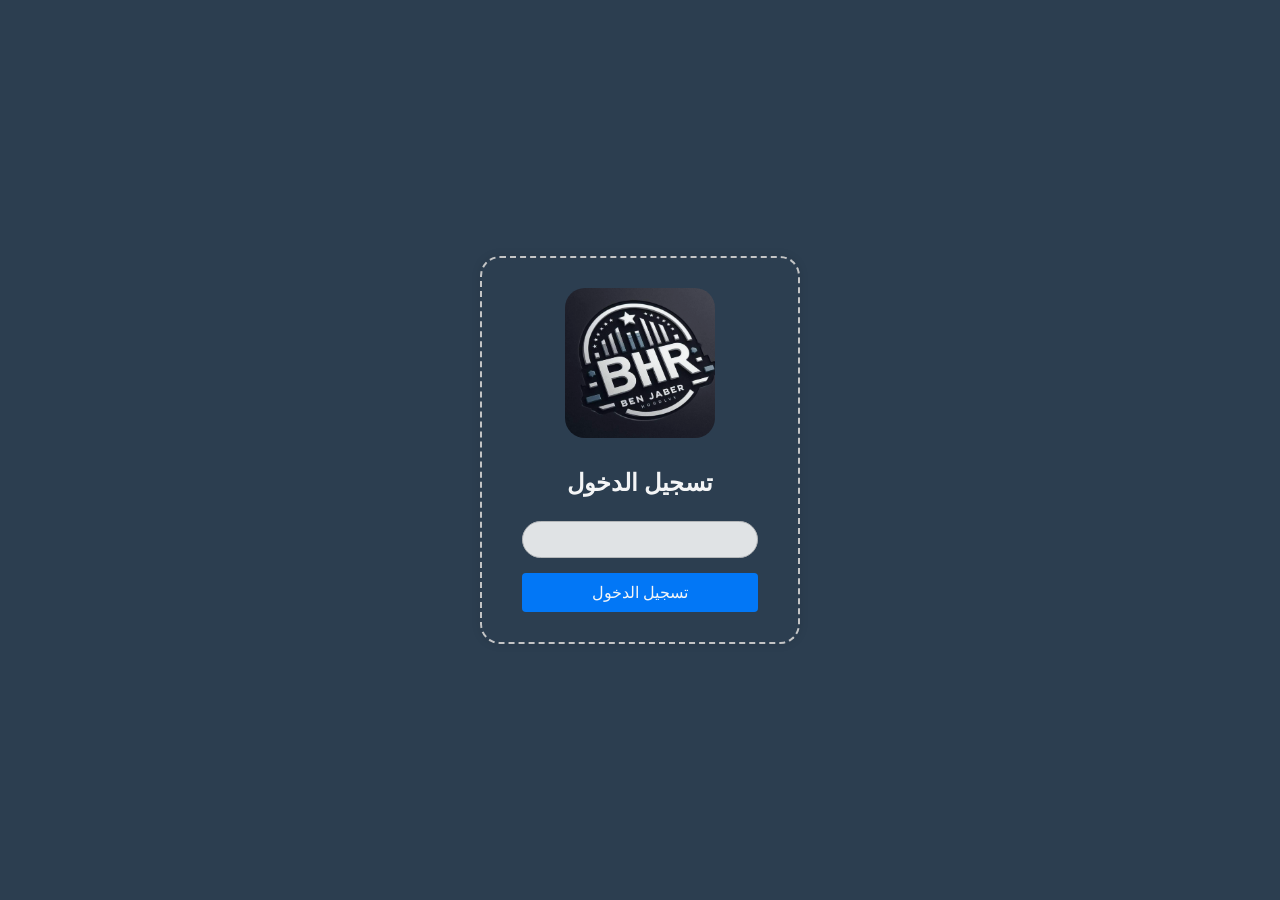
==== commit 6a2d7aa1: "Update index.html" ====
--- a/index.html
+++ b/index.html
@@ -19,36 +19,46 @@
         }
 
         .login-container {
-            background-color: #fff;
-            padding: 20px 30px;
-            border-radius: 8px;
+            background-color:none;
+            padding: 30px 40px;
+            border-radius: 20px;
             box-shadow: 0 0 10px rgba(0, 0, 0, 0.1);
-            width: 300px;
+            width: 320px;
             text-align: center;
+			opacity: 95%;
+			 border:2px dashed #ccc;
         }
-
+.logo {
+    max-width: 150px;
+    height: auto;
+    border-radius: 20px;
+	 margin-bottom: 20px;
+}
         .login-container h2 {
             margin-bottom: 20px;
-            color: #333;
+            color: #fff;
         }
 
         .input-group {
             margin-bottom: 15px;
             text-align: right; /* لمحاذاة النص والوسم لليمين */
+			  color:  #ddd;
         }
 
         .input-group label {
             display: block;
             margin-bottom: 5px;
             font-weight: bold;
+			
         }
 
         .input-group input {
             width: 100%;
             padding: 10px;
             border: 1px solid #ccc;
-            border-radius: 4px;
+            border-radius: 50px;
             box-sizing: border-box; /* للتأكد أن padding لا يزيد من عرض العنصر */
+			opacity: 90%;
         }
 
         button {
@@ -76,12 +86,13 @@
 <body>
 
 <div class="login-container">
+<img src="logo.jpg" class="logo" alt="logo">
     <h2>تسجيل الدخول</h2>
 
     <form id="loginForm">
         
         <div class="input-group">
-            <label for="password">كلمة المرور:</label>
+            <label for="password"></label>
             <input type="password" id="password" name="password" required>
         </div>
 
@@ -108,8 +119,8 @@
             // إذا كانت كلمة المرور صحيحة، إخفاء رسالة الخطأ
             errorMessage.style.display = 'none';
 
-            // توجيه المستخدم إلى صفحة bahri.html
-            window.location.href = "bahri.html";
+            // توجيه المستخدم إلى صفحة seek.html
+            window.location.href = "seek.html";
         } else {
             // إذا كانت كلمة المرور خاطئة، إظهار رسالة الخطأ
             errorMessage.style.display = 'block';
@@ -118,4 +129,4 @@
 </script>
 
 </body>
-</html>+</html>
--- a/style.css
+++ b/style.css
@@ -95,8 +95,8 @@
     color: white;
     border: none;
     border-radius: 5px;
-    font-size: 11px;
-    font-weight: 700;
+    font-size: 13px;
+    font-weight: 800;
     cursor: pointer;
     text-align: center;
     text-decoration: none;
@@ -571,11 +571,11 @@
 
 /* قسم مساعد تلوين الخلفيات */
 .backgrounds-section {
-    width: 95%;
+    width: 97%;
     margin: 0 auto;
     padding-bottom: 90px;
     background-color: var(--primary-color);
-    min-height: 500px;
+    min-height: 600px;
 }
 
 .backgrounds-header {
@@ -588,15 +588,15 @@
     justify-content: space-between;
     margin: 0 auto;
     gap: 10px;
-    width: 90%;
+    width: 100%;
     padding-bottom: 10px;
 }
 
 .backgrounds-control {
     display: flex;
 	flex-direction:row;
-    background-color: var(--secondary-color);
-    padding: 15px;
+    background: none;
+    padding: 10px;
     border-radius: 10px 10px 0 0 ;
     text-align: center;
 	width:100%;
@@ -620,127 +620,211 @@
 	 font-size: 16px;
 }
 
+ /* التقسيم الجديد لـ backgrounds-content */
 .backgrounds-content {
     display: flex;
-    height: 60vh;
-    gap: 5px;
+    height: 70vh;
+    gap: 0;
     margin-bottom: 30px;
-
 }
 
 .color-panel {
     max-width: 480px;
-	width:100%;
-    background-color: var(--secondary-color);
-    padding: 15px;
+    width: 100%;
+    background:var(--secondary-color);
+    padding: 0;
     border-radius: 0 20px 20px 0;
-}
-
-.color-panel h3 {
+    display: flex;
+    flex-direction: column;
+}
+
+.collapsible-section {
+    flex: 1;
+    height: 90%;
+     background: none;
+}
+
+.color-collapsible {
+    margin-bottom: 0;
+    border: none;      
+}
+
+.color-collapsible.active {
+    border-color: var(--accent-color);
+}
+
+.collapsible-header {
+    padding: 10px 25px;
+    background: none;
+    cursor: pointer;
+    display: flex;
+    justify-content: space-between;
+    align-items: center;
+    transition: background-color 0.3s;
+	 border-radius: 0 20px 0 0;
+}
+
+.collapsible-header:hover {
+    background-color: #34495e;
+}
+
+.color-collapsible.active .collapsible-header {
+    background-color: var(--accent-color);
+}
+
+.collapsible-header span {
+    color: #fff;
+    font-weight: bold;
+    font-size: 14px;
+}
+
+.selected-color-preview {
+    width:30px;
+    height: 20px;
+    border-right: 2px solid #fff;
+    border-radius: 0;
+    background-color: none;
+}
+
+.collapsible-content {
+    display: none;
+    padding: 0;
+    background-color: #34495e;
+}
+
+.color-collapsible.active .collapsible-content {
+    display: block;
+}
+
+.color-tabs {
+    display: flex;
+    gap: 0;
     margin-bottom: 15px;
+    border-bottom:none;
+    padding-bottom: 0;
+}
+
+.color-tab {
+    flex: 1;
+    padding: 7px 5px;
+    background: none;
+    border-bottom : 1px solid #818c93;
+    border-radius: 0;
+    color: #ccc;
+    cursor: pointer;
+    font-size: 12px;
+    transition: all 0.3s;
+	 border-right: 2px solid  #818c93;
+	  border-top: none;
+	   border-left: none;
+}
+
+.color-tab.active {
+    background: var(--primary-color);
+    color: #78c7ff;
+	 border-right: 2px solid  var(--accent-color);
+	  border-bottom : 1px solid var(--accent-color);
+}
+
+.color-palette-container {
+    margin-bottom: 15px;
+}
+
+.color-palette-tab {
+    display: none;
+}
+
+.color-palette-tab.active {
+    display: block;
+}
+
+.color-group-new {
+    margin-bottom: 0;
+}
+
+.color-group-new h5 {
     color: #bbd9fc;
-    text-align: center;
-}
-
-.color-group h4 {
+    font-size: 11px;
     margin-bottom: 8px;
-    color: #fff;
+    text-align: right;
+	display:none;
+}
+
+.color-buttons-new {
+    display: flex;
+    flex-wrap: wrap;
+    gap: 4px;
+    margin-bottom: 4px;
+}
+
+.color-button-new {
+    width: 25px;
+    height: 19px;
+    border-top: 2px solid #000;
+	 border-bottom: 1px solid #fff;
+	  border-right: none;
+	    border-left: none;
+    border-radius:0;
+    cursor: pointer;
+    transition: transform 0.2s, box-shadow 0.2s;
+}
+
+.color-button-new:hover {
+    transform: scale(1.1);
+    box-shadow: 0 0 1px rgba(0, 0, 0, 0.3);
+}
+
+.color-button-new.selected {
+    transform: scale(1.1);
+    box-shadow: 0 0 0 1px white, 0 0 0 2px #3498db;
+}
+
+.custom-color-btn {
+    width: 100%;
+    padding: 8px;
+    background: none;
+    border: 1px solid var(--accent-color);
+    border-radius: 5px;
+    color: #bbd9fc;
+    cursor: pointer;
     font-size: 12px;
-    text-align: right;
-    display: none;
-}
-
-.color-buttons2 {
-    display: flex;
-    justify-content: flex-start;
+    margin-top: 10px;
+}
+
+/* Footer Section */
+.colors-footer {
+    height: 10%;
+    display: flex;
+    justify-content: space-around;
+    align-items: center;
+    border-top: 1px solid #3c5d79;
+    padding-top: 10px;
+    margin-top: 10px;
+}
+
+.final-color-item {
+    display: flex;
+    flex-direction: column;
     align-items: center;
     gap: 5px;
-    margin-bottom: 3px;
-    padding-bottom: 3px;
-}
-
-.color-button2 {
-    width: 100%;
-	min-width: 11px;
-    height: 14px;
-    border: 1px double #969aa3 ;
-    border-radius: 3px;
-    cursor: pointer;
-    transition: transform 0.2s, box-shadow 0.2s;
-}
-
-.color-button2:hover {
-    transform: scale(1.1);
-    box-shadow: 0 0 1px rgba(0, 0, 0, 0.3);
-}
-
-.color-button2.selected {
-    transform: scale(1.1);
-    box-shadow: 0 0 0 1px white, 0 0 0 2px #3498db;
-}
-
-.color-palette {
-    margin-bottom: 20px;
-}
-
-.color-picker {
-    margin-top: 20px;
-}
- 
-.pattern-color-controls {
- 
-    padding: 10px 0;
-    margin-top: 15px;
-    border-top: 1px solid #3c5d79;
-      justify-content:center;
-	  align-items:center;
-    text-align: right;
-    display: flex;
-    flex-direction: row;
-    gap: 40px;
-}
-
-.pattern-color-controls h3 { 
-    margin-top:  5px;
-    font-size: 15px;
-    color: var(--accent-color);
-    /* يمكن استخدام لون مميز هنا */
-    text-align: center;
-}
-
-.color-control-item {
-    display: flex;
-    justify-content: space-between;
-    /* توزيع العناصر على الجانبين */
-    align-items: center;
-    margin-top: 10px;
-}
-
-.color-control-item label {
-    /* تنسيق النص (لون الحاشية/لون النقشة) */
-    font-size: 14px;
+}
+
+.final-color-item span {
     color: #bbd9fc;
-    flex-grow: 1;
-    /* للسماح للنص بأخذ المساحة اللازمة */
-    padding-left: 10px;
-    /* مسافة عن اليمين */
-}
-
-.color-control-item .color-picker-input {
-    /* تنسيق حقل اختيار اللون نفسه (input[type="color"]) */
-    width: 60px;
-    /* حجم مناسب للحقل */
-    height: 25px;
-    padding: 0;
-    border: 2px solid #5d8aa7;
-    border-radius: 5px;
-    cursor: pointer;
-    background: transparent;
+    font-size: 12px;
+}
+
+.final-color-preview {
+    width: 30px;
+    height: 20px;
+    border: 2px solid #fff;
+    border-radius: 4px;
+    background-color: #000000;
 }
 
 .image-display {
-    width: 100px;
-    height: 100%;
+    min-width: 110px;
+    height: 70vh;
     background-color: var(--secondary-color);
     border-radius: 20px 0 0 20px;
     display: flex;
@@ -750,10 +834,10 @@
 }
 
 .image-display img {
-     min-width:100px;
-    height: auto;
+     min-width:110px;
+    height: 100%;
     max-height: 100%;
-    z-index: 1001;
+    z-index: 1000;
 }
 
 .confirm-background-btn {
@@ -775,6 +859,270 @@
 .confirm-background-btn:hover {
     background-color: #2980b9;
 }
+
+
+
+  /* زر فتح الأداة */
+    .color-picker-btn {
+      background-color: #4a6fa5;
+      color: white;
+      border: none;
+      padding: 12px 24px;
+      border-radius: 6px;
+      font-size: 16px;
+      cursor: pointer;
+      margin-bottom: 20px;
+      transition: background-color 0.3s;
+    }
+    
+    .color-picker-btn:hover {
+      background-color: #3a5a8a;
+    }
+    
+    /* النافذة المنبثقة */
+    .color-picker-modal {
+      display: none;
+      position: fixed;
+      top: 0;
+      left: 0;
+      width: 100%;
+      height: 100%;
+      background-color: rgba(0, 0, 0, 0.5);
+      z-index: 1000;
+      overflow-y: auto;
+    }
+    
+    .color-picker-content {
+      background-color: white;
+      margin: 40px auto;
+      padding: 20px;
+      border-radius: 12px;
+      box-shadow: 0 5px 15px rgba(0, 0, 0, 0.3);
+      max-width: 768px;
+      width: 90%;
+    }
+    
+    /* رأس الأداة */
+    .color-picker-header {
+      display: flex;
+      justify-content: space-between;
+      align-items: center;
+      margin-bottom: 20px;
+      padding-bottom: 15px;
+      border-bottom: 1px solid #eee;
+    }
+    
+    .color-picker-title {
+      font-size: 22px;
+      color: #333;
+    }
+    
+    .close-btn {
+      background: none;
+      border: none;
+      font-size: 24px;
+      cursor: pointer;
+      color: #777;
+    }
+    
+    /* منطقة السحب والإفلات */
+    .color-picker-top-block {
+      display: flex;
+      flex-wrap: wrap;
+      gap: 20px;
+      margin-bottom: 25px;
+    }
+    
+    .color-picker-drop-area {
+      flex: 1;
+      min-width: 250px;
+      border: 2px dashed #ccc;
+      border-radius: 12px;
+      display: flex;
+      flex-direction: column;
+      justify-content: center;
+      align-items: center;
+      padding: 30px;
+      background-color: #f9f9f9;
+      transition: all 0.3s;
+      text-align: center;
+    }
+    
+    .color-picker-drop-area.highlight {
+      border-color: #4a6fa5;
+      background-color: #eef4ff;
+    }
+    
+    .color-picker-drop-area img {
+      width: 60px;
+      margin-bottom: 15px;
+    }
+    
+    .color-picker-drop-area p {
+      color: #777;
+      margin-bottom: 15px;
+    }
+    
+    .color-picker-browse-btn {
+      position: relative;
+      overflow: hidden;
+      display: inline-block;
+    }
+    
+    .color-picker-browse-btn input {
+      position: absolute;
+      left: 0;
+      top: 0;
+      opacity: 0;
+      width: 100%;
+      height: 100%;
+      cursor: pointer;
+    }
+    
+    .color-picker-browse-btn label {
+      display: inline-block;
+      padding: 10px 20px;
+      background-color: #4a6fa5;
+      color: white;
+      border-radius: 6px;
+      cursor: pointer;
+      transition: background-color 0.3s;
+    }
+    
+    .color-picker-browse-btn label:hover {
+      background-color: #3a5a8a;
+    }
+    
+    /* منطقة عرض الصورة */
+    .color-picker-image-area {
+      flex: 2;
+      min-width: 300px;
+      padding: 15px;
+      background-color: #f9f9f9;
+      border-radius: 12px;
+      display: flex;
+      justify-content: center;
+      align-items: center;
+      position: relative;
+    }
+    
+    .color-picker-image {
+      max-width: 100%;
+      max-height: 300px;
+      border-radius: 6px;
+      cursor: crosshair;
+    }
+    
+    /* العدسة المكبرة */
+    .color-picker-magnifier {
+      position: absolute;
+      width: 100px;
+      height: 100px;
+      border-radius: 50%;
+      border: 3px solid #333;
+      overflow: hidden;
+      pointer-events: none;
+      display: none;
+      box-shadow: 0 0 10px rgba(0, 0, 0, 0.5);
+    }
+    
+    /* منطقة عرض اللون المختار */
+    .color-picker-result {
+      background-color: #f9f9f9;
+      border-radius: 12px;
+      padding: 20px;
+      margin-bottom: 25px;
+      text-align: center;
+    }
+    
+    .color-picker-result-title {
+      font-size: 18px;
+      margin-bottom: 15px;
+      color: #333;
+	  
+    }
+    
+    .color-picker-selected-color {
+      display: flex;
+      justify-content: center;
+      align-items: center;
+      gap: 20px;
+      flex-wrap: wrap;
+    }
+    
+    .color-picker-color-preview {
+      width: 80px;
+      height: 80px;
+      border-radius: 8px;
+      border: 2px solid #ddd;
+    }
+    
+    .color-picker-color-code {
+      font-size: 18px;
+      font-family: monospace;
+      background-color: #eee;
+      padding: 10px 15px;
+      border-radius: 6px;
+      direction: ltr;
+    }
+    
+    .color-picker-confirm-btn {
+      background-color: #4CAF50;
+      color: white;
+      border: none;
+      padding: 12px 24px;
+      border-radius: 6px;
+      font-size: 16px;
+      cursor: pointer;
+      margin-top: 15px;
+      transition: background-color 0.3s;
+    }
+    
+    .color-picker-confirm-btn:hover {
+      background-color: #3d8b40;
+    }
+    
+    /* منطقة الصور المصغرة */
+    .color-picker-thumbnails {
+      margin-top: 25px;
+    }
+    
+    .color-picker-thumbnails-title {
+      font-size: 18px;
+      margin-bottom: 15px;
+      color: #333;
+    }
+    
+    .color-picker-thumbnails-container {
+       display: none;
+      grid-template-columns: repeat(auto-fill, minmax(100px, 1fr));
+      gap: 15px;
+	  
+    }
+    
+    .color-picker-thumbnail {
+      width: 100%;
+      height: 100px;
+      object-fit: cover;
+      border-radius: 8px;
+      cursor: pointer;
+      transition: transform 0.3s;
+    }
+    
+    .color-picker-thumbnail:hover {
+      transform: scale(1.05);
+    }
+    
+  
+    
+    /* إخفاء العناصر غير المستخدمة */
+    .color-picker-bottom-block,
+    .color-picker-colors {
+      display: none;
+    }
+
+
+
 
 /* نافذة تعديل الوان الاصدار المنفرد */
 .single-version-modal {
@@ -1154,10 +1502,11 @@
         display: grid;
         grid-template-columns: repeat(3, 1fr);
         gap: 5px;
-        width:97%;
+        width:94%;
         margin: 0 auto;
     }
 
+  
     .design-container {
         height: 380px;
         width:105px;
@@ -1201,7 +1550,7 @@
 
     .version-header {
         padding: 7px;
-        font-size: 5px;
+        font-size: 10px;
     }
     .color-button {
         padding: 3px 3px;
@@ -1466,6 +1815,7 @@
     padding: 10px;
     border-radius: 10px  ;
 	gap:10px;
+    
 }
 
 .backgrounds-control h3 {
@@ -1478,106 +1828,45 @@
 	 font-size: 14px;
 }
 
-.backgrounds-content {
-    display: flex;
-    height: 65vh;
-    gap: 5px;
-    margin-bottom: 30px;
-
-}
-
-.color-panel {
-    max-width: 100%;
-	width:325px;
-    padding: 10px;
-}
-
-.color-panel h3 {
-    margin-bottom: 13px;  
-}
-
-.color-group h4 {
-    margin-bottom: 8px;
-    color: #fff;
-    font-size: 12px;
-    text-align: right;
-    display: none;
-}
-
-.color-buttons2 {
-    display: flex;
-    justify-content: flex-start;
-    align-items: center;
-    gap: 2px;
-    margin-bottom: 2px;
-    padding-bottom: 2px;
-}
-
-.color-button2 {
-    width: 100%;
-	max-width: 15px;
-    height: 15px;
-    border: 1px double #969aa3 ;
-    border-radius: 3px;
-    cursor: pointer;
-    transition: transform 0.2s, box-shadow 0.2s;
-}
- 
- 
-.pattern-color-controls {
- 
-    padding: 5px 0;
-    margin-top: 25px;
-    border-top: 1px solid #3c5d79;
-      justify-content:center;
-	  align-items:center;
-    text-align: right;
-    display: flex;
-    flex-direction: row;
-    gap: 20px;
-}
-
-.pattern-color-controls h3 { 
-    margin-top:  15px;
-    font-size: 13px;
-    color: var(--accent-color);
-    /* يمكن استخدام لون مميز هنا */
-    text-align: center;
-}
-
-.color-control-item {
-    display: flex;
-    justify-content: space-between;
-    /* توزيع العناصر على الجانبين */
-    align-items: center;
-    margin-top: 15px;
-}
-
-.color-control-item label {
-    /* تنسيق النص (لون الحاشية/لون النقشة) */
-    font-size: 14px;
-    color: #bbd9fc;
-    flex-grow: 1;
-    /* للسماح للنص بأخذ المساحة اللازمة */
-    padding-left: 10px;
-    /* مسافة عن اليمين */
-}
-
-.color-control-item .color-picker-input {
-    /* تنسيق حقل اختيار اللون نفسه (input[type="color"]) */
-    width: 40px;
-    /* حجم مناسب للحقل */
-    height: 25px;
-    padding: 0;
-    border: 2px solid #5d8aa7;
-    border-radius: 5px;
-    cursor: pointer;
-    background: transparent;
-}
+  .color-panel {
+        width: 285px;
+        padding: 10px;
+    }
+    
+    .collapsible-header {
+        padding: 10px 12px;
+    }
+    
+    .collapsible-header span {
+        font-size: 13px;
+    }
+    
+    .color-tab {
+        font-size: 11px;
+        padding: 6px 3px;
+    }
+    
+    .color-buttons-new {
+        gap: 3px;
+    }
+    
+    .color-button-new {
+        width: 18px;
+        height: 18px;
+    }
+    
+    .final-color-item span {
+        font-size: 11px;
+    }
+    
+    .final-color-preview {
+        width: 25px;
+        height: 18px;
+    }
 
 .image-display {
-    width: 80px;
-    height: 100%;
+    min-width: 95px;
+    min-height: 100%;
     background-color: var(--secondary-color);
     border-radius: 20px 0 0 20px;
     display: flex;
@@ -1589,8 +1878,9 @@
 .image-display img {
      min-width:100px;
     height: auto;
-    max-height: 100%;
+    min-height: 100%;
     z-index: 1001;
+	opacity:95%;
 }
 
 .confirm-background-btn {
@@ -1608,6 +1898,25 @@
     text-align: center;
     transition: background-color 0.3s;
 }
+    .background-nav { 
+        font-size:11px;
+        background:none !important;
+        border:1px solid var(--accent-color);
+        border-radius: 7px;
+    }
+	 .color-picker-content {
+        margin: 20px auto;
+        padding: 15px;
+      }
+      
+      .color-picker-top-block {
+        flex-direction: column;
+      }
+      
+      .color-picker-drop-area, 
+      .color-picker-image-area {
+        min-width: 100%;
+      }
 
 }
 
@@ -1700,4 +2009,14 @@
         padding: 4px 8px;
         font-size: 11px;
     }
-}+
+}
+
+
+
+
+
+
+
+
+
